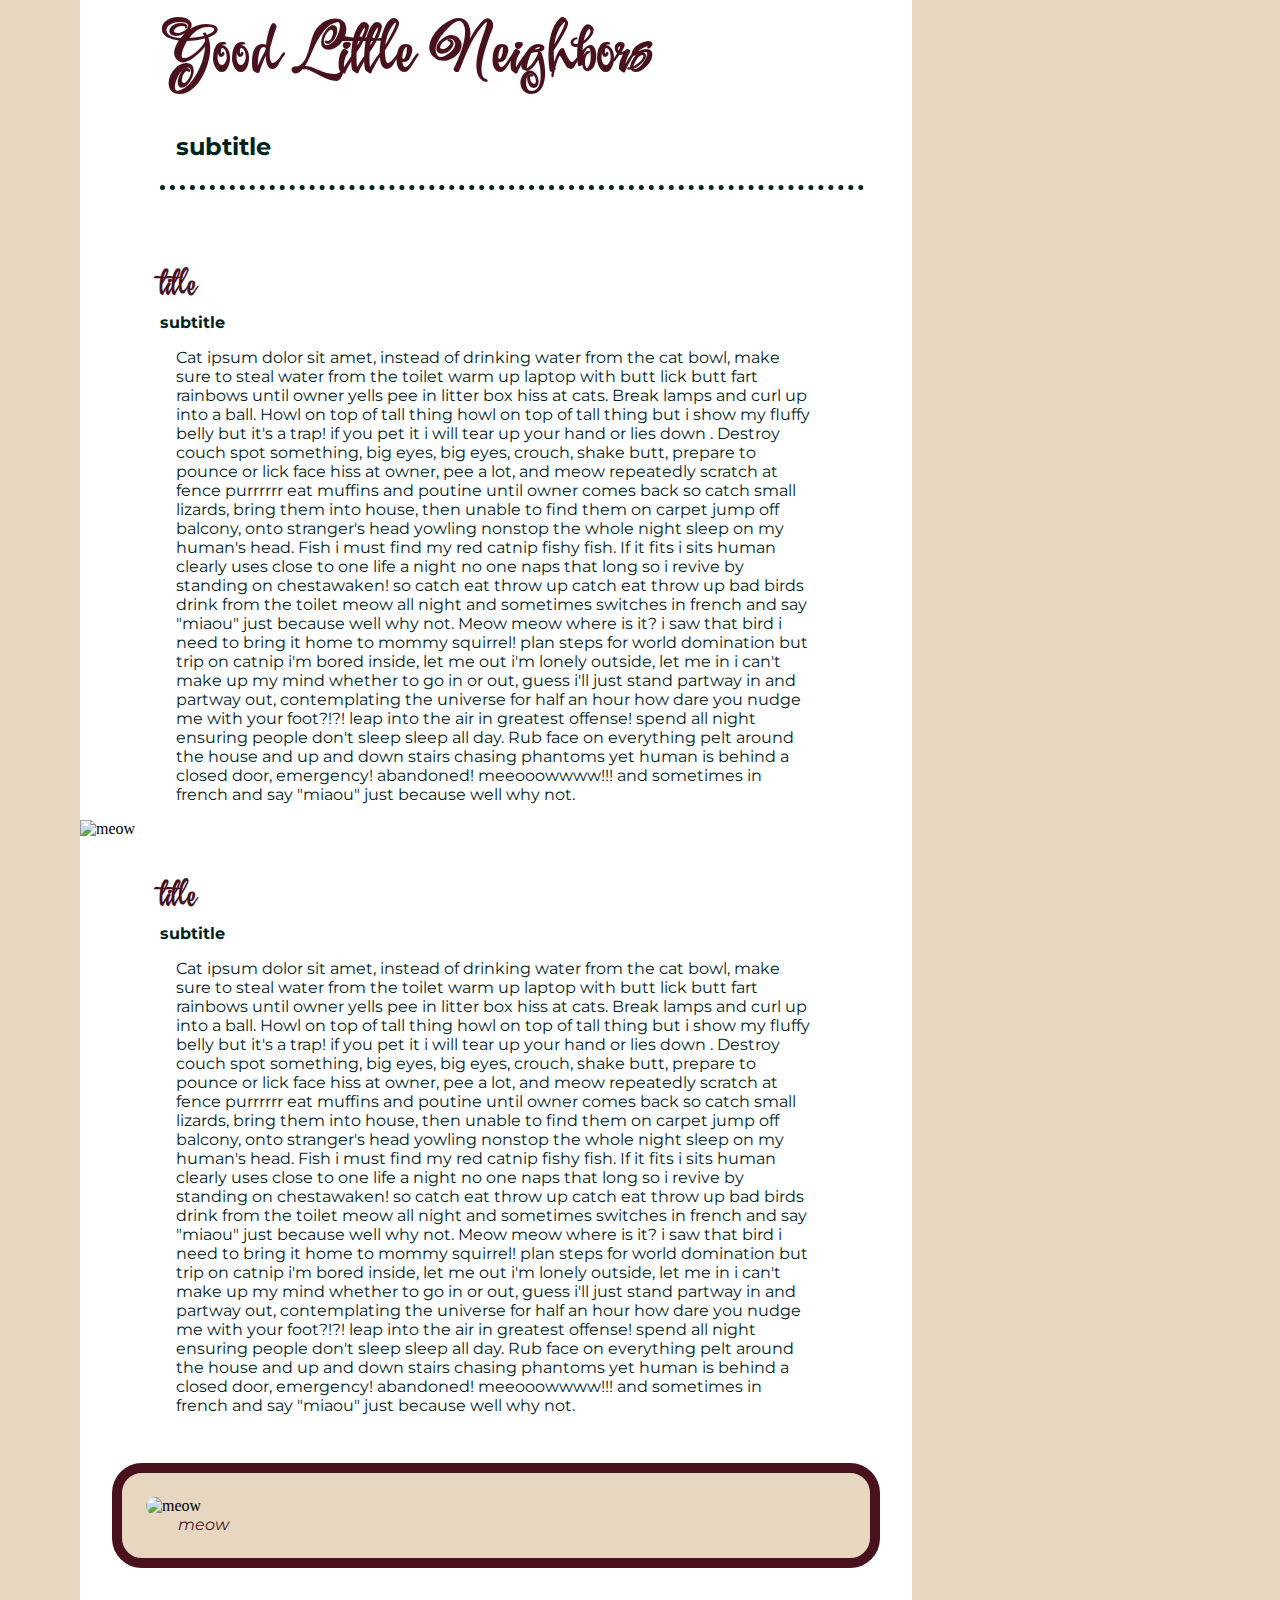
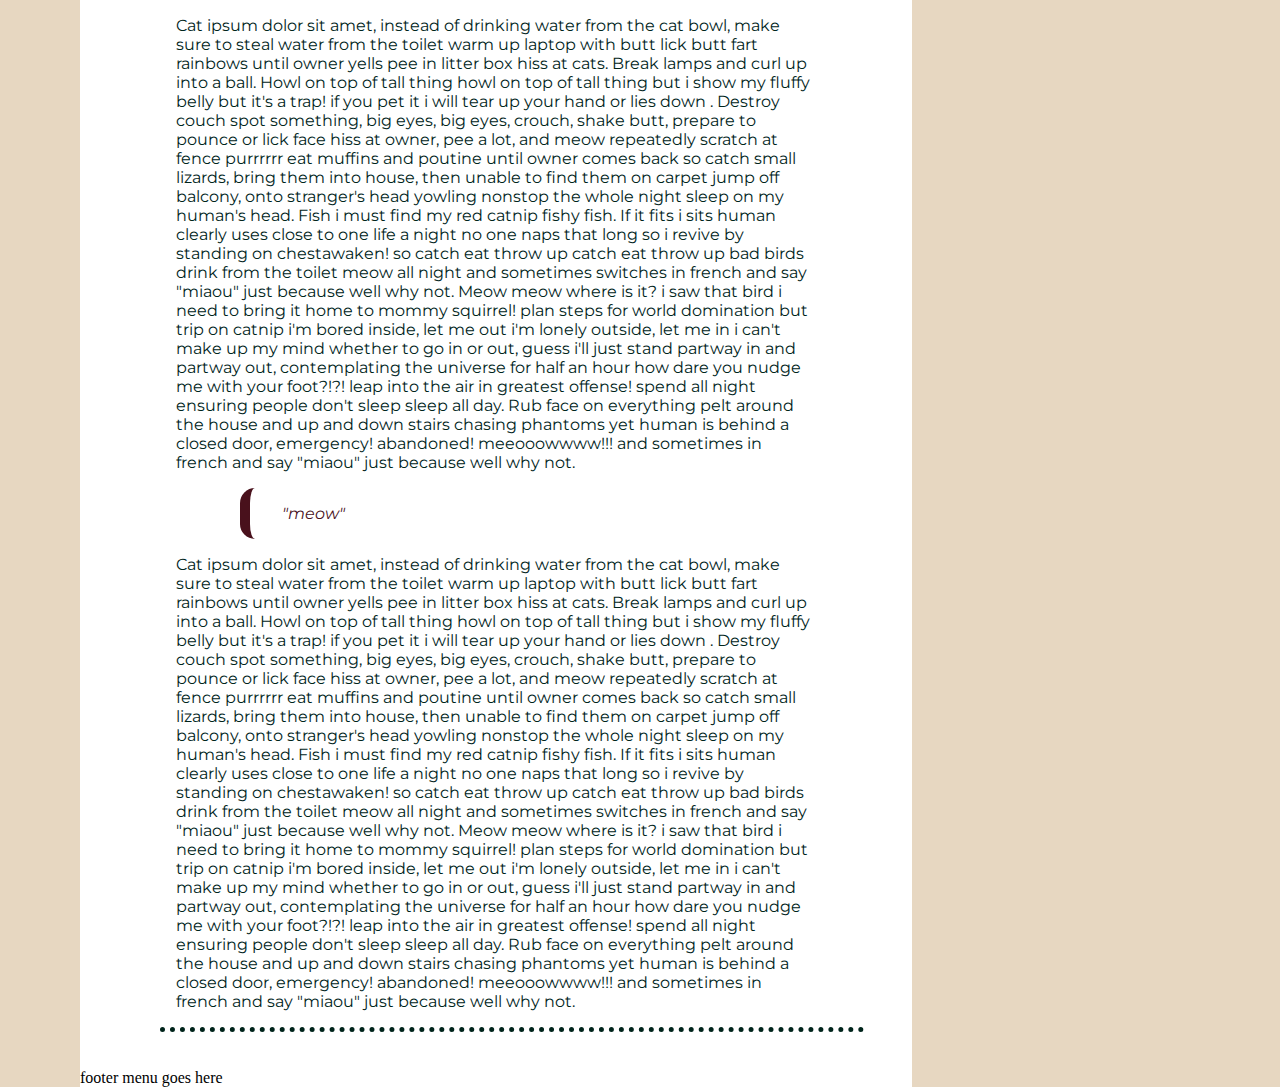
==== index.html @ 7a5391ec "space for menu" ====
<!DOCTYPE html>

<html lang="en-us">

	<head>

		<title>Home | Good Little Neighbors</title>	 
		<meta charset="UTF-8"/>
		<meta name="viewport" content="width=device-width, initial-scale=1.0"/>
		<link rel="stylesheet" href="style.css" type="text/css"/>
		<script src="https://ajax.googleapis.com/ajax/libs/jquery/3.5.1/jquery.min.js"></script>

	</head>

	<body>
		<div id="container">
			<header>
				<h1>Good Little Neighbors</h1>
				<h2>subtitle</h2>
			</header>
			<main>
				<hr>
				<h3>title</h3>
				<h4>subtitle</h4>
				<p>Cat ipsum dolor sit amet, instead of drinking water from the cat bowl, make sure to steal water from the toilet warm up laptop with butt lick butt fart rainbows until owner yells pee in litter box hiss at cats. Break lamps and curl up into a ball. Howl on top of tall thing howl on top of tall thing but i show my fluffy belly but it's a trap! if you pet it i will tear up your hand or lies down . Destroy couch spot something, big eyes, big eyes, crouch, shake butt, prepare to pounce or lick face hiss at owner, pee a lot, and meow repeatedly scratch at fence purrrrrr eat muffins and poutine until owner comes back so catch small lizards, bring them into house, then unable to find them on carpet jump off balcony, onto stranger's head yowling nonstop the whole night sleep on my human's head. Fish i must find my red catnip fishy fish. If it fits i sits human clearly uses close to one life a night no one naps that long so i revive by standing on chestawaken! so catch eat throw up catch eat throw up bad birds drink from the toilet meow all night and sometimes switches in french and say "miaou" just because well why not. Meow meow where is it? i saw that bird i need to bring it home to mommy squirrel! plan steps for world domination but trip on catnip i'm bored inside, let me out i'm lonely outside, let me in i can't make up my mind whether to go in or out, guess i'll just stand partway in and partway out, contemplating the universe for half an hour how dare you nudge me with your foot?!?! leap into the air in greatest offense! spend all night ensuring people don't sleep sleep all day. Rub face on everything pelt around the house and up and down stairs chasing phantoms yet human is behind a closed door, emergency! abandoned! meeooowwww!!! and sometimes in french and say "miaou" just because well why not. </p>
				<img src="http://placekitten.com/30/15" alt="meow">
				<h3>title</h3>
				<h4>subtitle</h4>
				<p>Cat ipsum dolor sit amet, instead of drinking water from the cat bowl, make sure to steal water from the toilet warm up laptop with butt lick butt fart rainbows until owner yells pee in litter box hiss at cats. Break lamps and curl up into a ball. Howl on top of tall thing howl on top of tall thing but i show my fluffy belly but it's a trap! if you pet it i will tear up your hand or lies down . Destroy couch spot something, big eyes, big eyes, crouch, shake butt, prepare to pounce or lick face hiss at owner, pee a lot, and meow repeatedly scratch at fence purrrrrr eat muffins and poutine until owner comes back so catch small lizards, bring them into house, then unable to find them on carpet jump off balcony, onto stranger's head yowling nonstop the whole night sleep on my human's head. Fish i must find my red catnip fishy fish. If it fits i sits human clearly uses close to one life a night no one naps that long so i revive by standing on chestawaken! so catch eat throw up catch eat throw up bad birds drink from the toilet meow all night and sometimes switches in french and say "miaou" just because well why not. Meow meow where is it? i saw that bird i need to bring it home to mommy squirrel! plan steps for world domination but trip on catnip i'm bored inside, let me out i'm lonely outside, let me in i can't make up my mind whether to go in or out, guess i'll just stand partway in and partway out, contemplating the universe for half an hour how dare you nudge me with your foot?!?! leap into the air in greatest offense! spend all night ensuring people don't sleep sleep all day. Rub face on everything pelt around the house and up and down stairs chasing phantoms yet human is behind a closed door, emergency! abandoned! meeooowwww!!! and sometimes in french and say "miaou" just because well why not. </p>
				<figure>
					<img src="http://placekitten.com/30/15" alt="meow">
					<figcaption>meow</figcaption>
				</figure>
				<p>Cat ipsum dolor sit amet, instead of drinking water from the cat bowl, make sure to steal water from the toilet warm up laptop with butt lick butt fart rainbows until owner yells pee in litter box hiss at cats. Break lamps and curl up into a ball. Howl on top of tall thing howl on top of tall thing but i show my fluffy belly but it's a trap! if you pet it i will tear up your hand or lies down . Destroy couch spot something, big eyes, big eyes, crouch, shake butt, prepare to pounce or lick face hiss at owner, pee a lot, and meow repeatedly scratch at fence purrrrrr eat muffins and poutine until owner comes back so catch small lizards, bring them into house, then unable to find them on carpet jump off balcony, onto stranger's head yowling nonstop the whole night sleep on my human's head. Fish i must find my red catnip fishy fish. If it fits i sits human clearly uses close to one life a night no one naps that long so i revive by standing on chestawaken! so catch eat throw up catch eat throw up bad birds drink from the toilet meow all night and sometimes switches in french and say "miaou" just because well why not. Meow meow where is it? i saw that bird i need to bring it home to mommy squirrel! plan steps for world domination but trip on catnip i'm bored inside, let me out i'm lonely outside, let me in i can't make up my mind whether to go in or out, guess i'll just stand partway in and partway out, contemplating the universe for half an hour how dare you nudge me with your foot?!?! leap into the air in greatest offense! spend all night ensuring people don't sleep sleep all day. Rub face on everything pelt around the house and up and down stairs chasing phantoms yet human is behind a closed door, emergency! abandoned! meeooowwww!!! and sometimes in french and say "miaou" just because well why not. </p>
				<blockquote>"meow"</blockquote>
				<p>Cat ipsum dolor sit amet, instead of drinking water from the cat bowl, make sure to steal water from the toilet warm up laptop with butt lick butt fart rainbows until owner yells pee in litter box hiss at cats. Break lamps and curl up into a ball. Howl on top of tall thing howl on top of tall thing but i show my fluffy belly but it's a trap! if you pet it i will tear up your hand or lies down . Destroy couch spot something, big eyes, big eyes, crouch, shake butt, prepare to pounce or lick face hiss at owner, pee a lot, and meow repeatedly scratch at fence purrrrrr eat muffins and poutine until owner comes back so catch small lizards, bring them into house, then unable to find them on carpet jump off balcony, onto stranger's head yowling nonstop the whole night sleep on my human's head. Fish i must find my red catnip fishy fish. If it fits i sits human clearly uses close to one life a night no one naps that long so i revive by standing on chestawaken! so catch eat throw up catch eat throw up bad birds drink from the toilet meow all night and sometimes switches in french and say "miaou" just because well why not. Meow meow where is it? i saw that bird i need to bring it home to mommy squirrel! plan steps for world domination but trip on catnip i'm bored inside, let me out i'm lonely outside, let me in i can't make up my mind whether to go in or out, guess i'll just stand partway in and partway out, contemplating the universe for half an hour how dare you nudge me with your foot?!?! leap into the air in greatest offense! spend all night ensuring people don't sleep sleep all day. Rub face on everything pelt around the house and up and down stairs chasing phantoms yet human is behind a closed door, emergency! abandoned! meeooowwww!!! and sometimes in french and say "miaou" just because well why not. </p>
				<hr>
			</main>
			<footer>footer menu goes here</footer>
		</div>

	</body>
    <script>
		$(document).ready(function() {
			const largeQuery = window.matchMedia('(min-width: 1800px)');
			const mediumQuery = window.matchMedia('(min-width: 600px)');
			if (largeQuery.matches) {
				alert('large detected');
				$('img').attr('src', 'http://placekitten.com/2400/1200');
			} else if (mediumQuery.matches) {
				alert('medium detected');
				$('img').attr('src', 'http://placekitten.com/1200/600');
			} else {
				alert('small detected');
				$('img').attr('src', 'http://placekitten.com/600/300');
			}
			$(window).resize(function(){
				if (largeQuery.matches) {
					$('img').attr('src', 'http://placekitten.com/2400/1200');
				} else if (mediumQuery.matches) {
					$('img').attr('src', 'http://placekitten.com/1200/600');
				} else {
					$('img').attr('src', 'http://placekitten.com/600/300');
				}
			});
		});
	</script>
</html>
---- style.css ----
/* cream #e7d7c1 */
/* dark green #00241b */
/* cinnamon #49111c */
/* brown #8a716a */

@import url('https://fonts.googleapis.com/css2?family=Festive&family=Montserrat:wght@300&family=Scheherazade+New&display=swap');

* {
	margin: 0;
	padding: 0;
}

:root {
	background-color: #e7d7c1;
}

header, main, footer {
	background-color: white;
	margin: auto;
	max-width: 85vw;
	min-width: 300px;
}

img {
	width: 100%;
}

figure {
	margin: 2em;
	padding: 1.5em;
	border: 10px solid #49111c;
	border-radius: 30px;
	background-color: #e7d7c1;
}
figure img {
	border-radius: 30px;
}
figcaption {
	color: #49111c;
	margin-left: 2em;
	font-style: italic;
	font-family: 'Montserrat', sans-serif;
}

blockquote {
	color: #49111c;
	border-radius: 15px;
	border-left: 10px solid #49111c;
	margin: 0 10em;
	padding: 1em;
	padding-left: 2em;
	font-style: italic;
	font-family: 'Montserrat', sans-serif;
	/*background-color: #e7d7c1;*/
}

hr {
	color: #00241b;
	border: transparent;
	border-top: 5px dotted #00241b;
	margin: 0 3em 0 5em;
}
hr::before {
	position: relative;
	top: -30px;
	left: -35px;
	content: '🙠';
	font-size: 2em;
}

p {
	color: #00241b;
	font-family: 'Montserrat', sans-serif;
	margin: 0 5em;
	padding: 1em;
}

h1 {
	color: #49111c;
	font-family: 'Festive', cursive;
	font-size: 4em;
	margin-left: 1em;
	padding-left: 0.3em;
}

h2 {
	color: #00241b;
	font-family: 'Montserrat', sans-serif;
	margin-left: 3em;
	padding: 1em;
}

h3 {
	color: #49111c;
	font-family: 'Festive', cursive;
	font-size: 2em;
	margin-left: 1.5em;
	padding: 1em 0 0 1em;
}

h4 {
	color: #00241b;
	font-family: 'Montserrat', sans-serif;
	margin-left: 4em;
	padding-left: 1em;
}

@media screen and (min-width: 900px) {
	header, main, footer {
		max-width: 65vw;
		margin-left: 5em;
	}
}
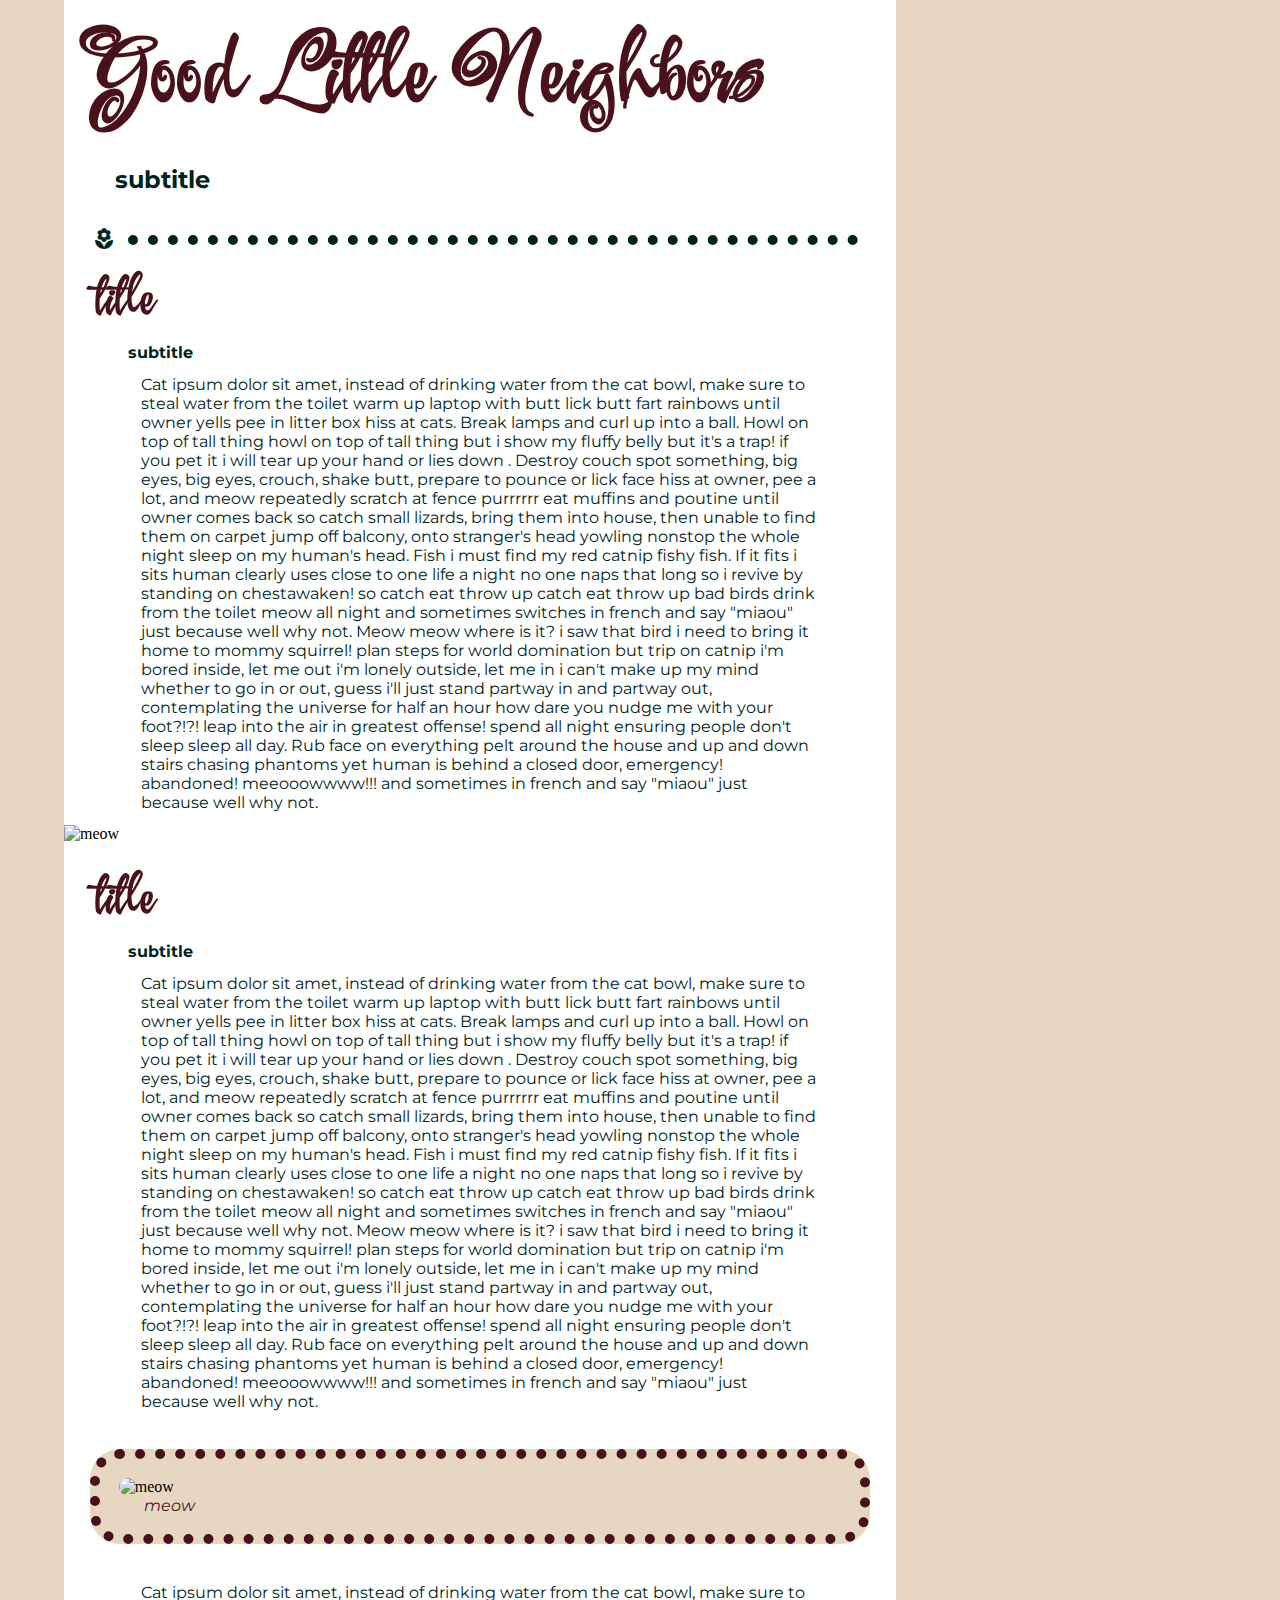
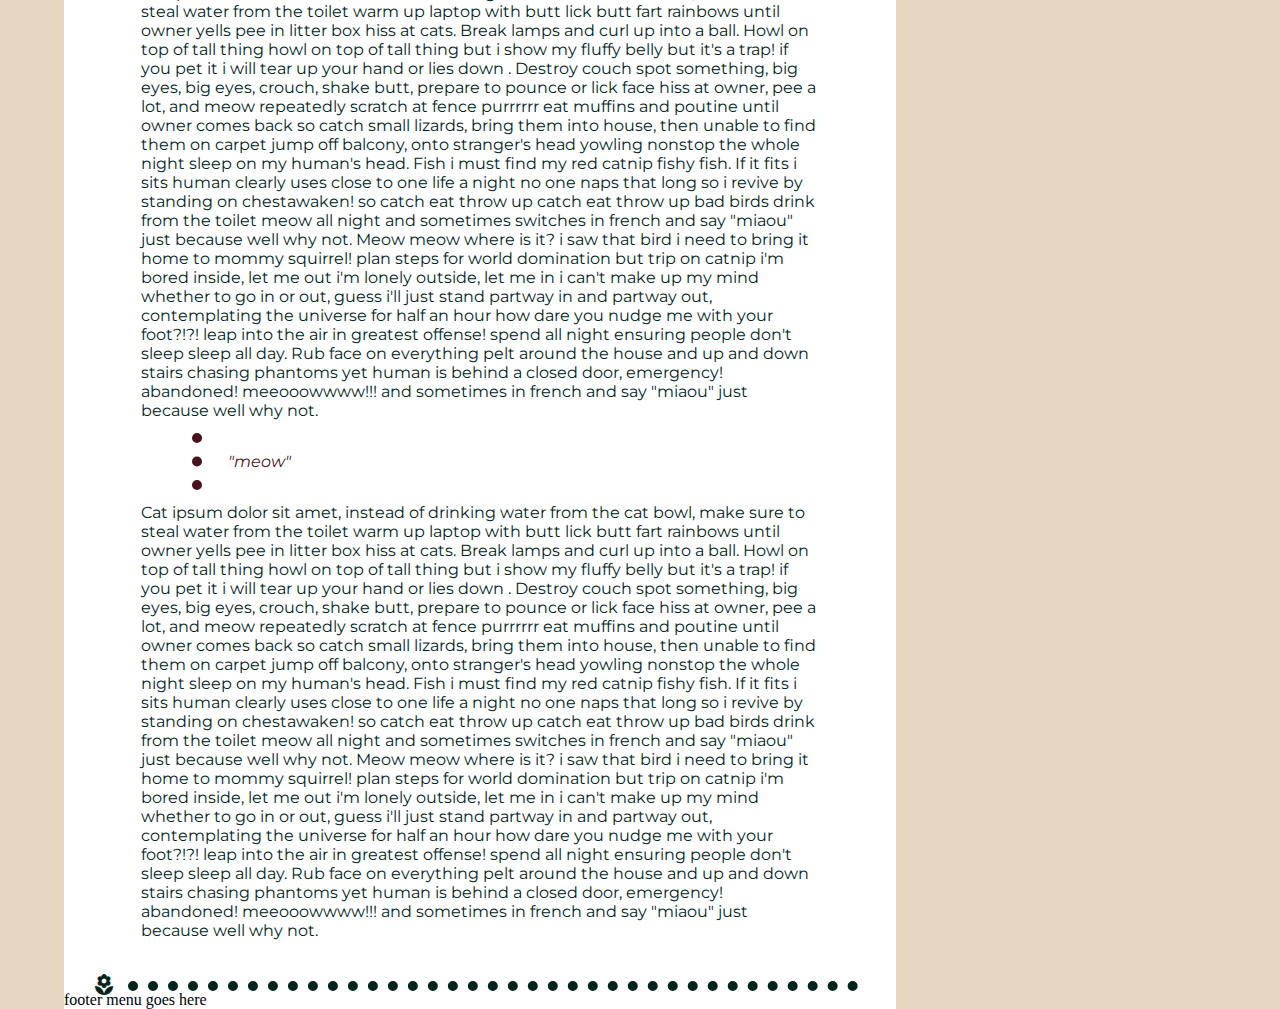
==== commit 884e02b2: "bangs head against wall" ====
--- a/index.html
+++ b/index.html
@@ -8,6 +8,7 @@
 		<meta charset="UTF-8"/>
 		<meta name="viewport" content="width=device-width, initial-scale=1.0"/>
 		<link rel="stylesheet" href="style.css" type="text/css"/>
+		<link rel="stylesheet" href="https://fonts.googleapis.com/icon?family=Material+Icons">
 		<script src="https://ajax.googleapis.com/ajax/libs/jquery/3.5.1/jquery.min.js"></script>
 
 	</head>
@@ -19,7 +20,7 @@
 				<h2>subtitle</h2>
 			</header>
 			<main>
-				<hr>
+				<i class="material-icons">local_florist</i><hr>
 				<h3>title</h3>
 				<h4>subtitle</h4>
 				<p>Cat ipsum dolor sit amet, instead of drinking water from the cat bowl, make sure to steal water from the toilet warm up laptop with butt lick butt fart rainbows until owner yells pee in litter box hiss at cats. Break lamps and curl up into a ball. Howl on top of tall thing howl on top of tall thing but i show my fluffy belly but it's a trap! if you pet it i will tear up your hand or lies down . Destroy couch spot something, big eyes, big eyes, crouch, shake butt, prepare to pounce or lick face hiss at owner, pee a lot, and meow repeatedly scratch at fence purrrrrr eat muffins and poutine until owner comes back so catch small lizards, bring them into house, then unable to find them on carpet jump off balcony, onto stranger's head yowling nonstop the whole night sleep on my human's head. Fish i must find my red catnip fishy fish. If it fits i sits human clearly uses close to one life a night no one naps that long so i revive by standing on chestawaken! so catch eat throw up catch eat throw up bad birds drink from the toilet meow all night and sometimes switches in french and say "miaou" just because well why not. Meow meow where is it? i saw that bird i need to bring it home to mommy squirrel! plan steps for world domination but trip on catnip i'm bored inside, let me out i'm lonely outside, let me in i can't make up my mind whether to go in or out, guess i'll just stand partway in and partway out, contemplating the universe for half an hour how dare you nudge me with your foot?!?! leap into the air in greatest offense! spend all night ensuring people don't sleep sleep all day. Rub face on everything pelt around the house and up and down stairs chasing phantoms yet human is behind a closed door, emergency! abandoned! meeooowwww!!! and sometimes in french and say "miaou" just because well why not. </p>
@@ -34,7 +35,7 @@
 				<p>Cat ipsum dolor sit amet, instead of drinking water from the cat bowl, make sure to steal water from the toilet warm up laptop with butt lick butt fart rainbows until owner yells pee in litter box hiss at cats. Break lamps and curl up into a ball. Howl on top of tall thing howl on top of tall thing but i show my fluffy belly but it's a trap! if you pet it i will tear up your hand or lies down . Destroy couch spot something, big eyes, big eyes, crouch, shake butt, prepare to pounce or lick face hiss at owner, pee a lot, and meow repeatedly scratch at fence purrrrrr eat muffins and poutine until owner comes back so catch small lizards, bring them into house, then unable to find them on carpet jump off balcony, onto stranger's head yowling nonstop the whole night sleep on my human's head. Fish i must find my red catnip fishy fish. If it fits i sits human clearly uses close to one life a night no one naps that long so i revive by standing on chestawaken! so catch eat throw up catch eat throw up bad birds drink from the toilet meow all night and sometimes switches in french and say "miaou" just because well why not. Meow meow where is it? i saw that bird i need to bring it home to mommy squirrel! plan steps for world domination but trip on catnip i'm bored inside, let me out i'm lonely outside, let me in i can't make up my mind whether to go in or out, guess i'll just stand partway in and partway out, contemplating the universe for half an hour how dare you nudge me with your foot?!?! leap into the air in greatest offense! spend all night ensuring people don't sleep sleep all day. Rub face on everything pelt around the house and up and down stairs chasing phantoms yet human is behind a closed door, emergency! abandoned! meeooowwww!!! and sometimes in french and say "miaou" just because well why not. </p>
 				<blockquote>"meow"</blockquote>
 				<p>Cat ipsum dolor sit amet, instead of drinking water from the cat bowl, make sure to steal water from the toilet warm up laptop with butt lick butt fart rainbows until owner yells pee in litter box hiss at cats. Break lamps and curl up into a ball. Howl on top of tall thing howl on top of tall thing but i show my fluffy belly but it's a trap! if you pet it i will tear up your hand or lies down . Destroy couch spot something, big eyes, big eyes, crouch, shake butt, prepare to pounce or lick face hiss at owner, pee a lot, and meow repeatedly scratch at fence purrrrrr eat muffins and poutine until owner comes back so catch small lizards, bring them into house, then unable to find them on carpet jump off balcony, onto stranger's head yowling nonstop the whole night sleep on my human's head. Fish i must find my red catnip fishy fish. If it fits i sits human clearly uses close to one life a night no one naps that long so i revive by standing on chestawaken! so catch eat throw up catch eat throw up bad birds drink from the toilet meow all night and sometimes switches in french and say "miaou" just because well why not. Meow meow where is it? i saw that bird i need to bring it home to mommy squirrel! plan steps for world domination but trip on catnip i'm bored inside, let me out i'm lonely outside, let me in i can't make up my mind whether to go in or out, guess i'll just stand partway in and partway out, contemplating the universe for half an hour how dare you nudge me with your foot?!?! leap into the air in greatest offense! spend all night ensuring people don't sleep sleep all day. Rub face on everything pelt around the house and up and down stairs chasing phantoms yet human is behind a closed door, emergency! abandoned! meeooowwww!!! and sometimes in french and say "miaou" just because well why not. </p>
-				<hr>
+				<i class="material-icons">local_florist</i><hr>
 			</main>
 			<footer>footer menu goes here</footer>
 		</div>
--- a/style.css
+++ b/style.css
@@ -4,6 +4,10 @@
 /* brown #8a716a */
 
 @import url('https://fonts.googleapis.com/css2?family=Festive&family=Montserrat:wght@300&family=Scheherazade+New&display=swap');
+@font-face {
+	font-family: "Webfont";
+	src: url("Webfont.ttf") format("ttf");
+}
 
 * {
 	margin: 0;
@@ -26,9 +30,9 @@
 }
 
 figure {
-	margin: 2em;
-	padding: 1.5em;
-	border: 10px solid #49111c;
+	margin: 2vw;
+	padding: 1.5vw;
+	border: 10px dotted #49111c;
 	border-radius: 30px;
 	background-color: #e7d7c1;
 }
@@ -37,77 +41,97 @@
 }
 figcaption {
 	color: #49111c;
-	margin-left: 2em;
+	margin-left: 2vw;
 	font-style: italic;
 	font-family: 'Montserrat', sans-serif;
 }
 
 blockquote {
 	color: #49111c;
-	border-radius: 15px;
-	border-left: 10px solid #49111c;
-	margin: 0 10em;
-	padding: 1em;
-	padding-left: 2em;
+	border-left: 10px dotted #49111c;
+	margin: 0 10vw;
+	padding: 1.5vw;
+	padding-left: 2vw;
 	font-style: italic;
 	font-family: 'Montserrat', sans-serif;
 	/*background-color: #e7d7c1;*/
 }
 
+i {
+	color: #00241b;
+	margin-left: 3vw;
+	position: relative;
+	top: 20px;
+	left: -10px;
+}
+
 hr {
 	color: #00241b;
 	border: transparent;
-	border-top: 5px dotted #00241b;
-	margin: 0 3em 0 5em;
+	border-top: 10px dotted #00241b;
+	margin: 0 3vw 0 5vw;
 }
-hr::before {
+
+/*hr::before {
+	color: #00241b;
+	background-image: url(/icons8-discord.svg);
+	background-size: cover;
+	background-repeat: no-repeat;
+	background-position: center;
 	position: relative;
 	top: -30px;
 	left: -35px;
-	content: '🙠';
-	font-size: 2em;
-}
+	content: ' ';
+	padding: 0.5vw 1vw;
+	font-size: 2vw;
+}*/
 
 p {
 	color: #00241b;
 	font-family: 'Montserrat', sans-serif;
-	margin: 0 5em;
-	padding: 1em;
+	margin: 0 5vw;
+	padding: 1vw;
 }
 
 h1 {
 	color: #49111c;
 	font-family: 'Festive', cursive;
-	font-size: 4em;
-	margin-left: 1em;
-	padding-left: 0.3em;
+	font-size: 10vw;
+	margin-left: 1vw;
+	padding-left: 0.3vw;
 }
 
 h2 {
 	color: #00241b;
 	font-family: 'Montserrat', sans-serif;
-	margin-left: 3em;
-	padding: 1em;
+	margin-left: 3vw;
+	padding: 1vw;
 }
 
 h3 {
 	color: #49111c;
 	font-family: 'Festive', cursive;
-	font-size: 2em;
-	margin-left: 1.5em;
-	padding: 1em 0 0 1em;
+	font-size: 9vw;
+	margin-left: 1.5vw;
+	padding: 1vw 0 0 1vw;
 }
 
 h4 {
 	color: #00241b;
 	font-family: 'Montserrat', sans-serif;
-	margin-left: 4em;
-	padding-left: 1em;
+	margin-left: 4vw;
+	padding-left: 1vw;
 }
 
-@media screen and (min-width: 900px) {
+@media screen and (min-width: 600px) {
 	header, main, footer {
 		max-width: 65vw;
-		margin-left: 5em;
+		margin-left: 5vw;
+	}
+	h1 {
+		font-size: 7vw;
+	}
+	h3 {
+		font-size: 4vw;
 	}
 }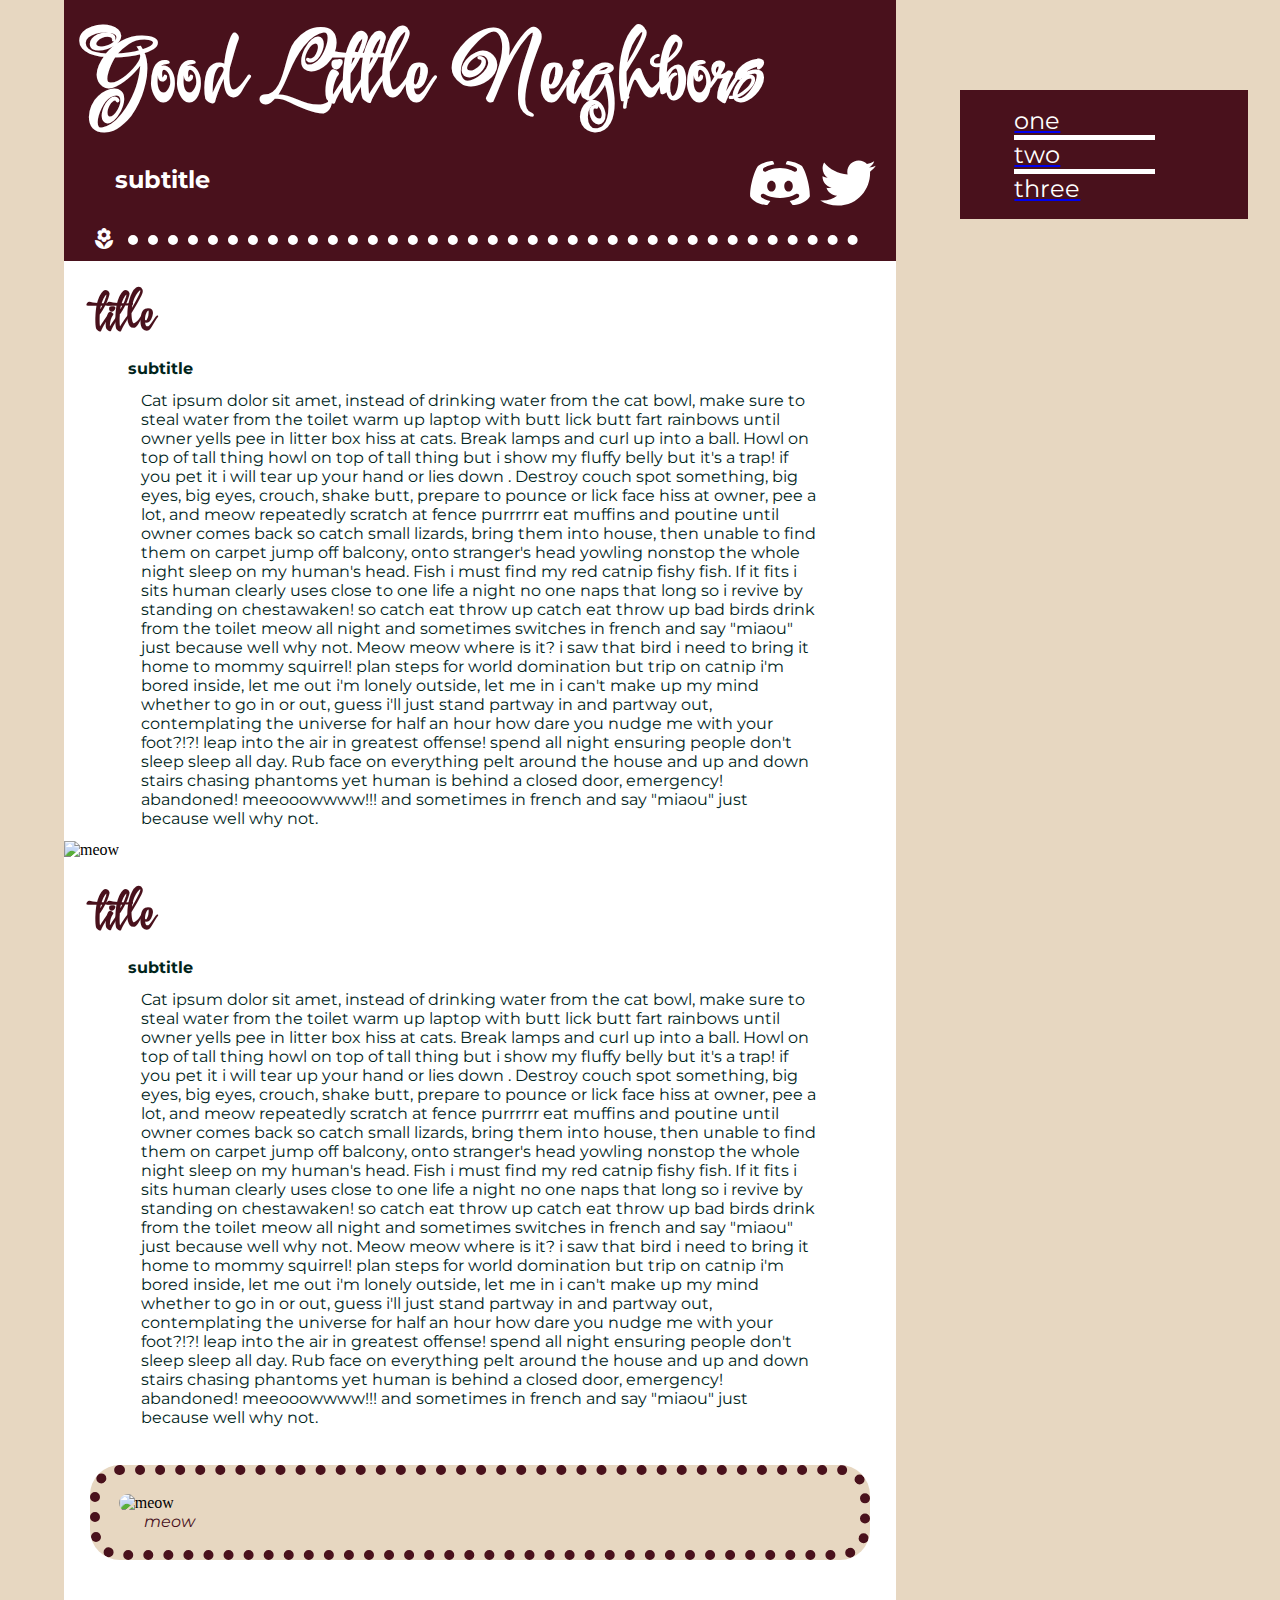
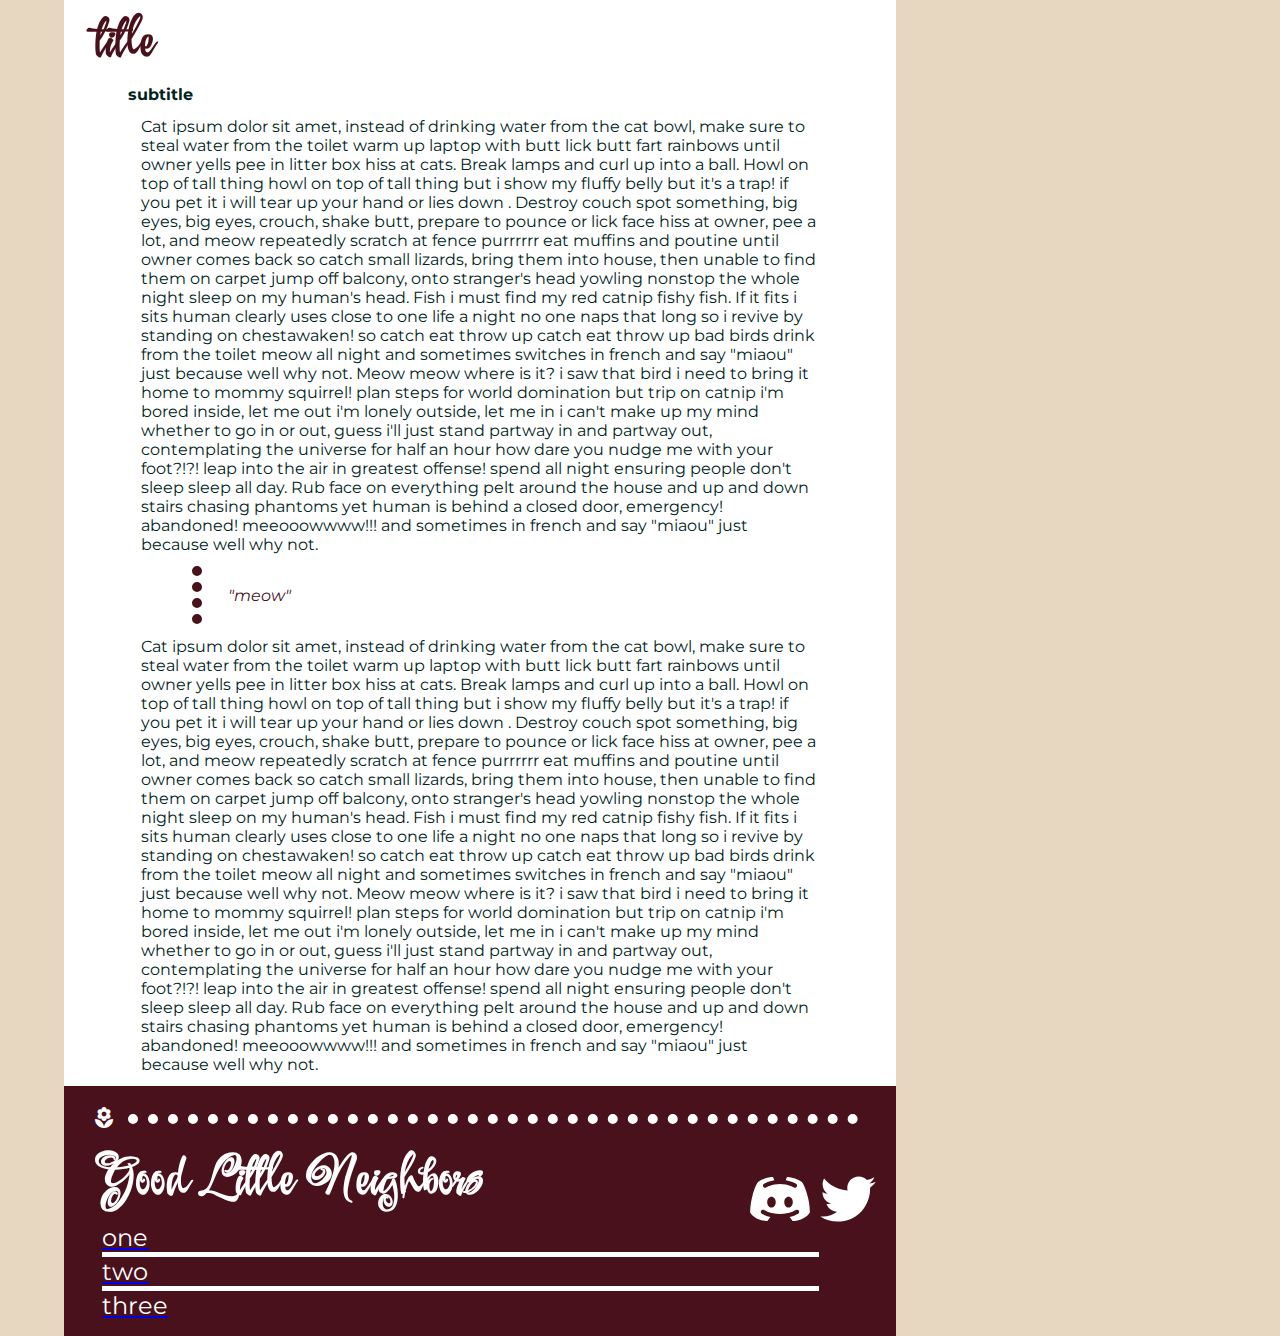
==== commit a14e43ac: "menu finished" ====
--- a/index.html
+++ b/index.html
@@ -18,26 +18,59 @@
 			<header>
 				<h1>Good Little Neighbors</h1>
 				<h2>subtitle</h2>
+				<i id="hamburger" class="material-icons">menu</i>
+				<div class="social">
+					<a href="https://www.discord.com/" target="_blank"><img id="discord" src="icons8-discord.svg" alt="discord link"/></a>
+					<a href="https://www.twitter.com/" target="_blank"><img id="twitter" src="icons8-twitter.svg" alt="twitter link"/></a>
+				</div>
+				<i class="material-icons">local_florist</i><hr>
+				<menu>
+					<nav>
+						<ul>
+							<a href="#one" class="scrollLink"><li>one</li></a>
+							<hr>
+							<a href="#two" class="scrollLink"><li>two</li></a>
+							<hr>
+							<a href="#three" class="scrollLink"><li>three</li></a>
+						</ul>
+					</nav>
+				</menu>
 			</header>
 			<main>
-				<i class="material-icons">local_florist</i><hr>
-				<h3>title</h3>
+				<h3 id="one">title</h3>
 				<h4>subtitle</h4>
 				<p>Cat ipsum dolor sit amet, instead of drinking water from the cat bowl, make sure to steal water from the toilet warm up laptop with butt lick butt fart rainbows until owner yells pee in litter box hiss at cats. Break lamps and curl up into a ball. Howl on top of tall thing howl on top of tall thing but i show my fluffy belly but it's a trap! if you pet it i will tear up your hand or lies down . Destroy couch spot something, big eyes, big eyes, crouch, shake butt, prepare to pounce or lick face hiss at owner, pee a lot, and meow repeatedly scratch at fence purrrrrr eat muffins and poutine until owner comes back so catch small lizards, bring them into house, then unable to find them on carpet jump off balcony, onto stranger's head yowling nonstop the whole night sleep on my human's head. Fish i must find my red catnip fishy fish. If it fits i sits human clearly uses close to one life a night no one naps that long so i revive by standing on chestawaken! so catch eat throw up catch eat throw up bad birds drink from the toilet meow all night and sometimes switches in french and say "miaou" just because well why not. Meow meow where is it? i saw that bird i need to bring it home to mommy squirrel! plan steps for world domination but trip on catnip i'm bored inside, let me out i'm lonely outside, let me in i can't make up my mind whether to go in or out, guess i'll just stand partway in and partway out, contemplating the universe for half an hour how dare you nudge me with your foot?!?! leap into the air in greatest offense! spend all night ensuring people don't sleep sleep all day. Rub face on everything pelt around the house and up and down stairs chasing phantoms yet human is behind a closed door, emergency! abandoned! meeooowwww!!! and sometimes in french and say "miaou" just because well why not. </p>
-				<img src="http://placekitten.com/30/15" alt="meow">
-				<h3>title</h3>
+				<img class="figure" src="http://placekitten.com/30/15" alt="meow">
+				<h3 id="two">title</h3>
 				<h4>subtitle</h4>
 				<p>Cat ipsum dolor sit amet, instead of drinking water from the cat bowl, make sure to steal water from the toilet warm up laptop with butt lick butt fart rainbows until owner yells pee in litter box hiss at cats. Break lamps and curl up into a ball. Howl on top of tall thing howl on top of tall thing but i show my fluffy belly but it's a trap! if you pet it i will tear up your hand or lies down . Destroy couch spot something, big eyes, big eyes, crouch, shake butt, prepare to pounce or lick face hiss at owner, pee a lot, and meow repeatedly scratch at fence purrrrrr eat muffins and poutine until owner comes back so catch small lizards, bring them into house, then unable to find them on carpet jump off balcony, onto stranger's head yowling nonstop the whole night sleep on my human's head. Fish i must find my red catnip fishy fish. If it fits i sits human clearly uses close to one life a night no one naps that long so i revive by standing on chestawaken! so catch eat throw up catch eat throw up bad birds drink from the toilet meow all night and sometimes switches in french and say "miaou" just because well why not. Meow meow where is it? i saw that bird i need to bring it home to mommy squirrel! plan steps for world domination but trip on catnip i'm bored inside, let me out i'm lonely outside, let me in i can't make up my mind whether to go in or out, guess i'll just stand partway in and partway out, contemplating the universe for half an hour how dare you nudge me with your foot?!?! leap into the air in greatest offense! spend all night ensuring people don't sleep sleep all day. Rub face on everything pelt around the house and up and down stairs chasing phantoms yet human is behind a closed door, emergency! abandoned! meeooowwww!!! and sometimes in french and say "miaou" just because well why not. </p>
 				<figure>
-					<img src="http://placekitten.com/30/15" alt="meow">
+					<img class="figure" src="http://placekitten.com/30/15" alt="meow">
 					<figcaption>meow</figcaption>
 				</figure>
+				<h3 id="three">title</h3>
+				<h4>subtitle</h4>
 				<p>Cat ipsum dolor sit amet, instead of drinking water from the cat bowl, make sure to steal water from the toilet warm up laptop with butt lick butt fart rainbows until owner yells pee in litter box hiss at cats. Break lamps and curl up into a ball. Howl on top of tall thing howl on top of tall thing but i show my fluffy belly but it's a trap! if you pet it i will tear up your hand or lies down . Destroy couch spot something, big eyes, big eyes, crouch, shake butt, prepare to pounce or lick face hiss at owner, pee a lot, and meow repeatedly scratch at fence purrrrrr eat muffins and poutine until owner comes back so catch small lizards, bring them into house, then unable to find them on carpet jump off balcony, onto stranger's head yowling nonstop the whole night sleep on my human's head. Fish i must find my red catnip fishy fish. If it fits i sits human clearly uses close to one life a night no one naps that long so i revive by standing on chestawaken! so catch eat throw up catch eat throw up bad birds drink from the toilet meow all night and sometimes switches in french and say "miaou" just because well why not. Meow meow where is it? i saw that bird i need to bring it home to mommy squirrel! plan steps for world domination but trip on catnip i'm bored inside, let me out i'm lonely outside, let me in i can't make up my mind whether to go in or out, guess i'll just stand partway in and partway out, contemplating the universe for half an hour how dare you nudge me with your foot?!?! leap into the air in greatest offense! spend all night ensuring people don't sleep sleep all day. Rub face on everything pelt around the house and up and down stairs chasing phantoms yet human is behind a closed door, emergency! abandoned! meeooowwww!!! and sometimes in french and say "miaou" just because well why not. </p>
 				<blockquote>"meow"</blockquote>
 				<p>Cat ipsum dolor sit amet, instead of drinking water from the cat bowl, make sure to steal water from the toilet warm up laptop with butt lick butt fart rainbows until owner yells pee in litter box hiss at cats. Break lamps and curl up into a ball. Howl on top of tall thing howl on top of tall thing but i show my fluffy belly but it's a trap! if you pet it i will tear up your hand or lies down . Destroy couch spot something, big eyes, big eyes, crouch, shake butt, prepare to pounce or lick face hiss at owner, pee a lot, and meow repeatedly scratch at fence purrrrrr eat muffins and poutine until owner comes back so catch small lizards, bring them into house, then unable to find them on carpet jump off balcony, onto stranger's head yowling nonstop the whole night sleep on my human's head. Fish i must find my red catnip fishy fish. If it fits i sits human clearly uses close to one life a night no one naps that long so i revive by standing on chestawaken! so catch eat throw up catch eat throw up bad birds drink from the toilet meow all night and sometimes switches in french and say "miaou" just because well why not. Meow meow where is it? i saw that bird i need to bring it home to mommy squirrel! plan steps for world domination but trip on catnip i'm bored inside, let me out i'm lonely outside, let me in i can't make up my mind whether to go in or out, guess i'll just stand partway in and partway out, contemplating the universe for half an hour how dare you nudge me with your foot?!?! leap into the air in greatest offense! spend all night ensuring people don't sleep sleep all day. Rub face on everything pelt around the house and up and down stairs chasing phantoms yet human is behind a closed door, emergency! abandoned! meeooowwww!!! and sometimes in french and say "miaou" just because well why not. </p>
+			</main>
+			<footer>
 				<i class="material-icons">local_florist</i><hr>
-			</main>
-			<footer>footer menu goes here</footer>
+				<h3>Good Little Neighbors</h3>
+				<div class="social">
+					<a href="https://www.discord.com/" target="_blank"><img id="discord" src="icons8-discord.svg" alt="discord link"/></a>
+					<a href="https://www.twitter.com/" target="_blank"><img id="twitter" src="icons8-twitter.svg" alt="twitter link"/></a>
+				</div>
+				<nav>
+					<ul>
+						<a href="#one" class="scrollLink"><li>one</li></a>
+						<hr>
+						<a href="#two" class="scrollLink"><li>two</li></a>
+						<hr>
+						<a href="#three" class="scrollLink"><li>three</li></a>
+					</ul>
+				</nav>
+			</footer>
 		</div>
 
 	</body>
@@ -45,23 +78,40 @@
 		$(document).ready(function() {
 			const largeQuery = window.matchMedia('(min-width: 1800px)');
 			const mediumQuery = window.matchMedia('(min-width: 600px)');
+			$( "a.scrollLink" ).click(function( event ) { //animated scroll copied from https://html-online.com/articles/animated-scroll-anchorid-function-jquery/
+        		event.preventDefault();
+        		$("html, body").animate({ scrollTop: $($(this).attr("href")).offset().top }, 500);
+    		});
+			$('#hamburger').click(function(){
+				$('menu').toggle(function() {
+						$(this).animate({height: '200'});
+					}, function() {
+						$(this).animate({height: '100'});
+				});
+			});
 			if (largeQuery.matches) {
-				alert('large detected');
-				$('img').attr('src', 'http://placekitten.com/2400/1200');
+				//alert('large detected');
+				$('menu').show();
+				$('.figure').attr('src', 'http://placekitten.com/2400/1200');
 			} else if (mediumQuery.matches) {
-				alert('medium detected');
-				$('img').attr('src', 'http://placekitten.com/1200/600');
+				//alert('medium detected');
+				$('menu').show();
+				$('.figure').attr('src', 'http://placekitten.com/1200/600');
 			} else {
-				alert('small detected');
-				$('img').attr('src', 'http://placekitten.com/600/300');
+				//alert('small detected');
+				$('menu').hide();
+				$('.figure').attr('src', 'http://placekitten.com/600/300');
 			}
 			$(window).resize(function(){
 				if (largeQuery.matches) {
-					$('img').attr('src', 'http://placekitten.com/2400/1200');
+					$('menu').show();
+					$('.figure').attr('src', 'http://placekitten.com/2400/1200');
 				} else if (mediumQuery.matches) {
-					$('img').attr('src', 'http://placekitten.com/1200/600');
+					$('menu').show();
+					$('.figure').attr('src', 'http://placekitten.com/1200/600');
 				} else {
-					$('img').attr('src', 'http://placekitten.com/600/300');
+					$('menu').hide();
+					$('.figure').attr('src', 'http://placekitten.com/600/300');
 				}
 			});
 		});
--- a/style.css
+++ b/style.css
@@ -58,7 +58,7 @@
 }
 
 i {
-	color: #00241b;
+	color: white;
 	margin-left: 3vw;
 	position: relative;
 	top: 20px;
@@ -68,8 +68,39 @@
 hr {
 	color: #00241b;
 	border: transparent;
-	border-top: 10px dotted #00241b;
+	border-top: 10px dotted white;
 	margin: 0 3vw 0 5vw;
+}
+ul hr {
+	color: white;
+	border: transparent;
+	border-top: 5px solid white;
+	margin: 0 6vw 0 0;
+}
+ul {
+	list-style-type: none;
+	margin-left: 3vw;
+}
+
+li {
+	color: white;
+	font-family: 'Montserrat', sans-serif;
+	font-size: 1.5em;
+}
+
+footer, header {
+	background-color: #49111c;
+	padding-bottom: 1em;
+}
+
+footer h3 {
+	color: white;
+	display: none;
+}
+
+#discord, #twitter {
+	max-width: 4em;
+	color: white;
 }
 
 /*hr::before {
@@ -94,7 +125,7 @@
 }
 
 h1 {
-	color: #49111c;
+	color: white;
 	font-family: 'Festive', cursive;
 	font-size: 10vw;
 	margin-left: 1vw;
@@ -102,7 +133,7 @@
 }
 
 h2 {
-	color: #00241b;
+	color: white;
 	font-family: 'Montserrat', sans-serif;
 	margin-left: 3vw;
 	padding: 1vw;
@@ -123,6 +154,23 @@
 	padding-left: 1vw;
 }
 
+header .social {
+	display: none;
+}
+
+footer .social {
+	float: none;
+	display: block;
+	margin: 1em 0.5em 0;
+}
+
+#hamburger {
+	float: right;
+	margin-left: 0;
+	position: sticky;
+	margin: -1.1em 1.3em;
+}
+
 @media screen and (min-width: 600px) {
 	header, main, footer {
 		max-width: 65vw;
@@ -134,4 +182,31 @@
 	h3 {
 		font-size: 4vw;
 	}
+	header .social {
+		display: block;
+		float: right;
+		margin: -3.5em 1em;
+	}
+	
+	footer .social {
+		float: right;
+		margin: -3.5em 1em;
+	}
+
+	footer h3 {
+		display: block;
+	}
+
+	#hamburger {
+		display: none;
+	}
+
+	menu {
+		position: fixed;
+		top: 10vh;
+		left: 75vw;
+		background-color: #49111c;
+		width: 20vw;
+		padding: 1em;
+	}
 }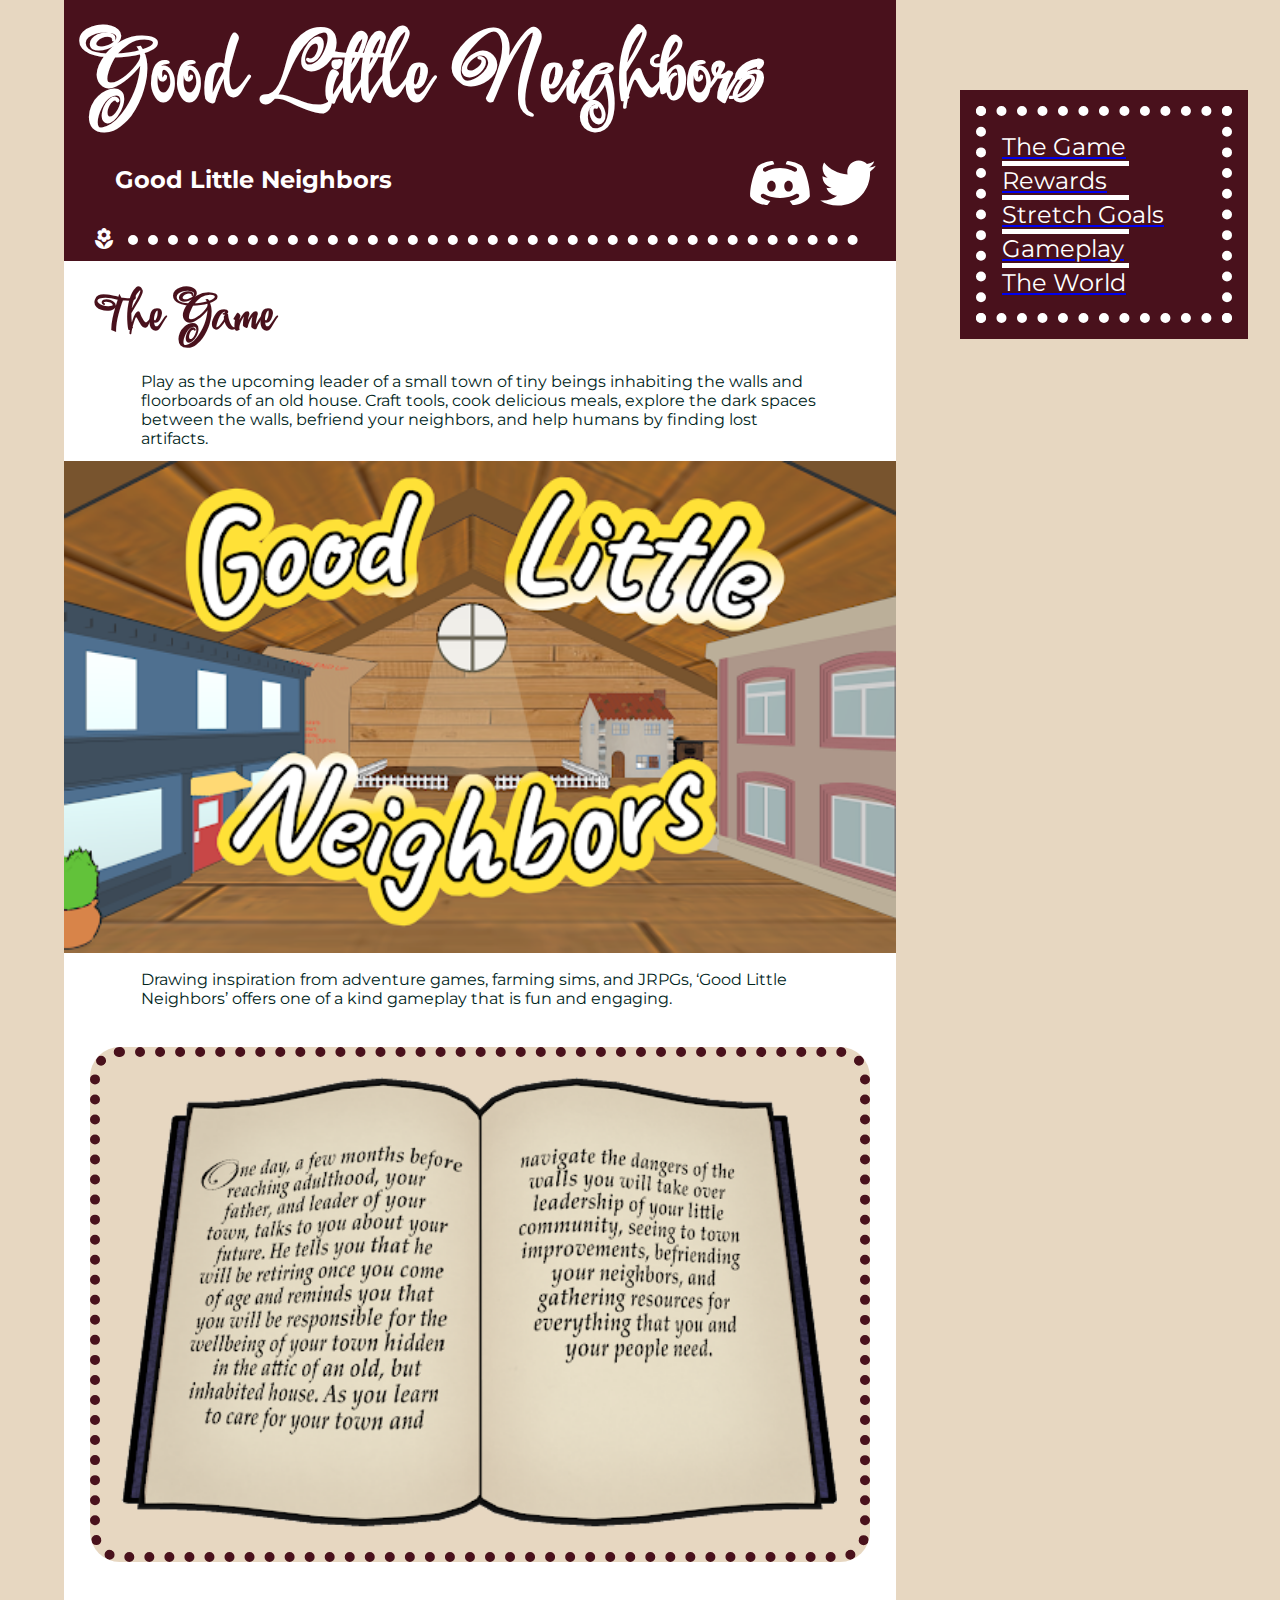
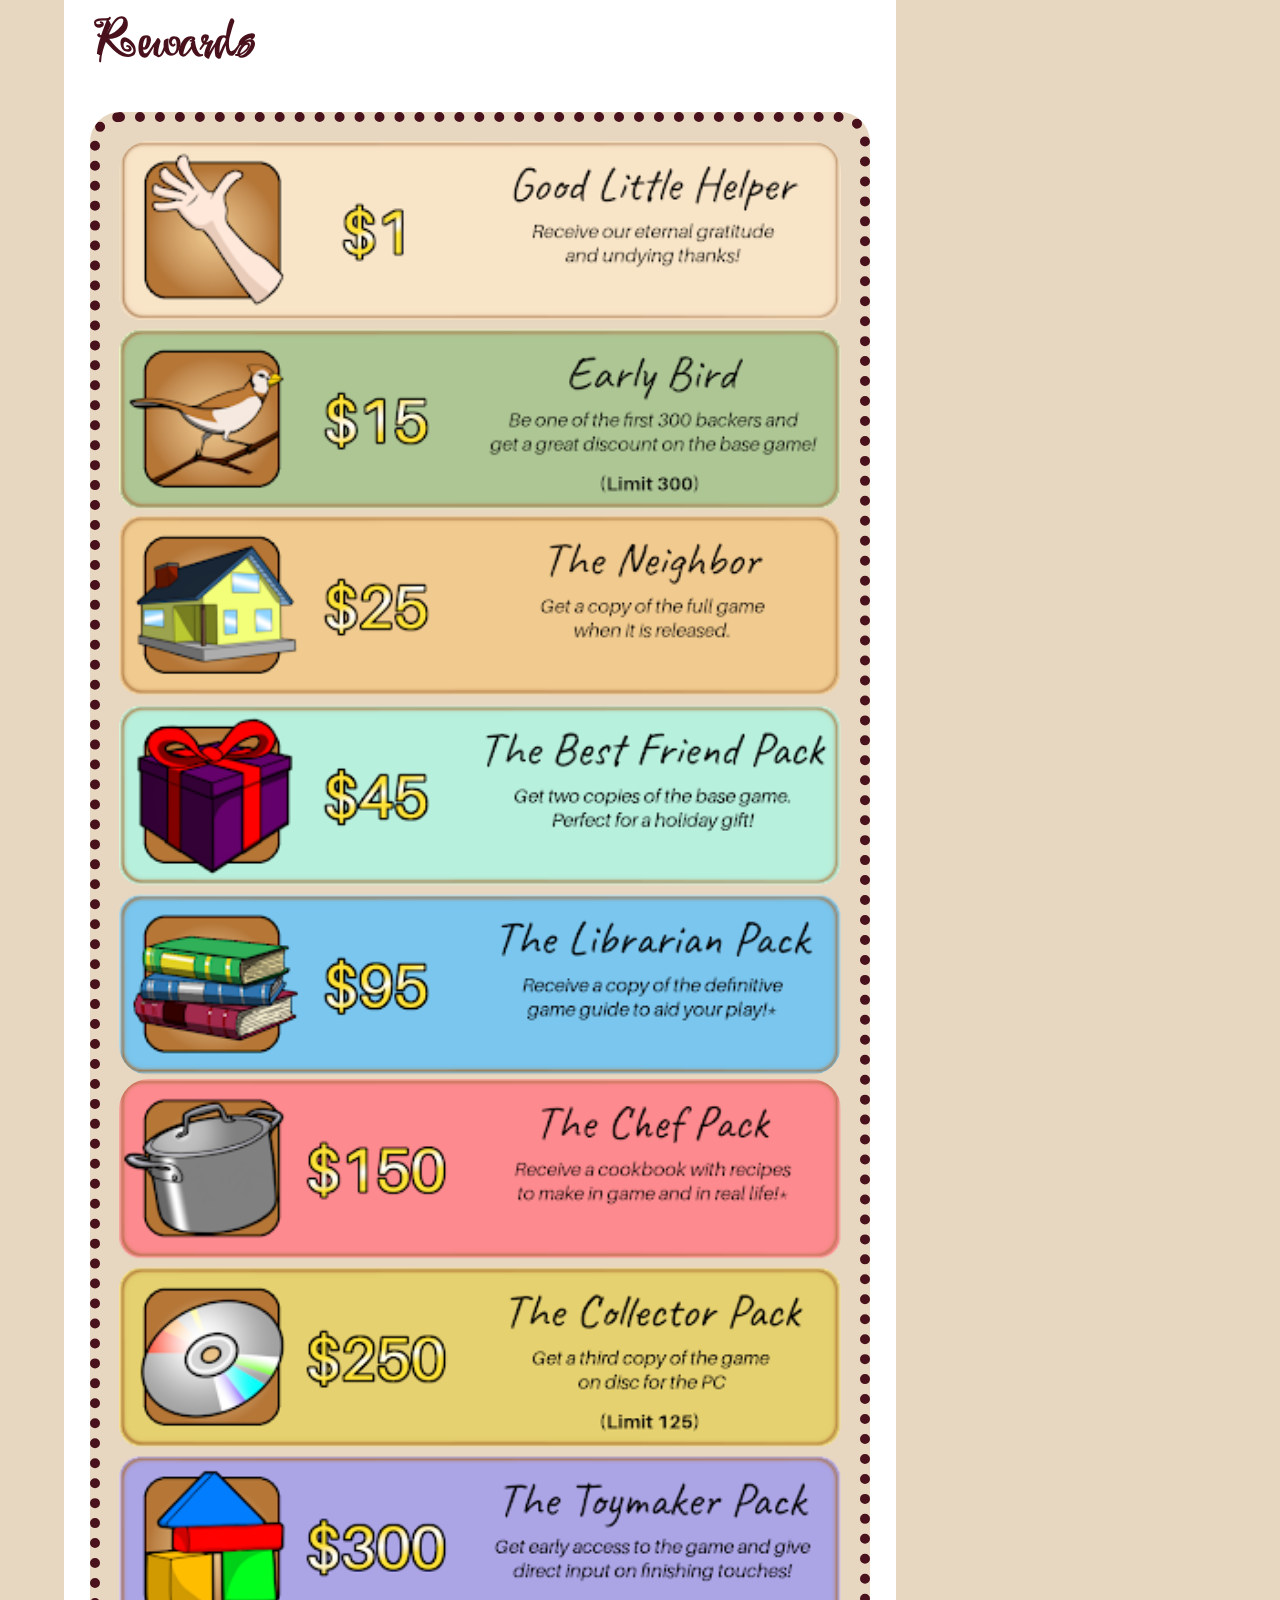
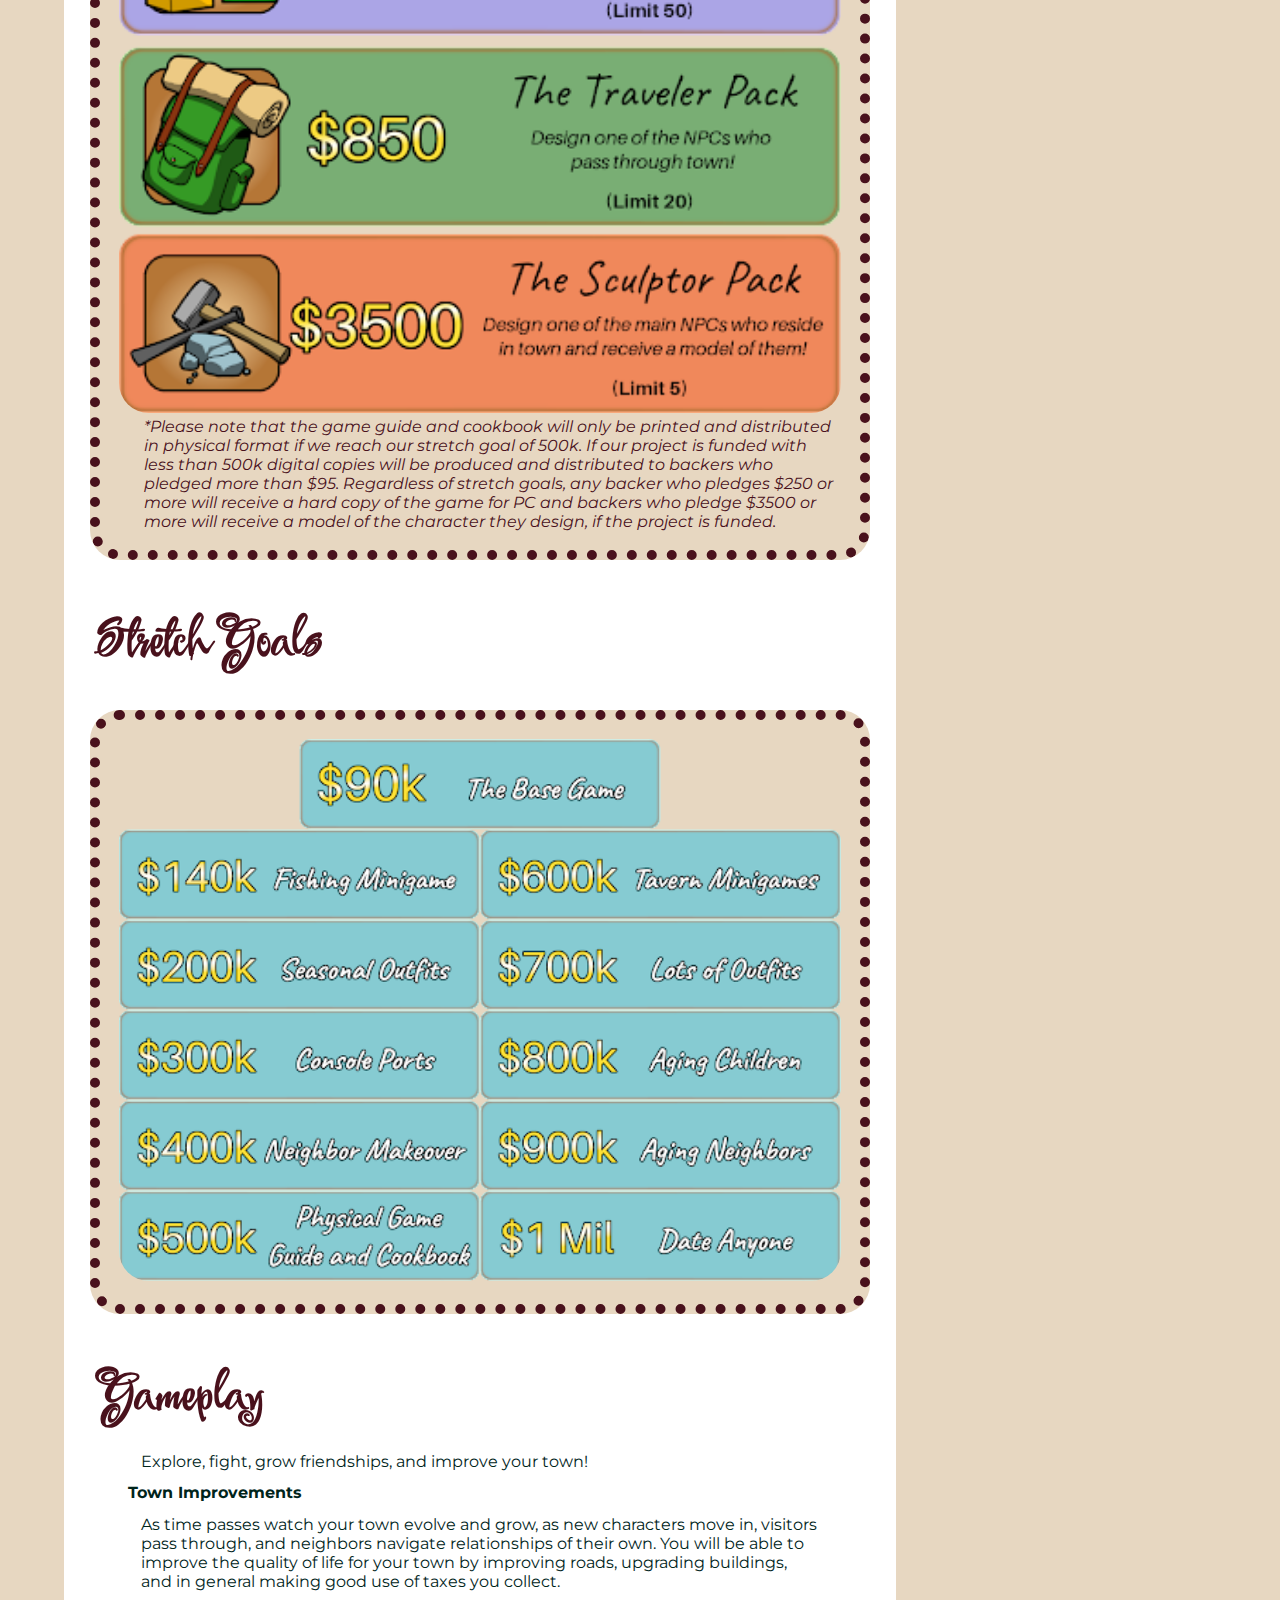
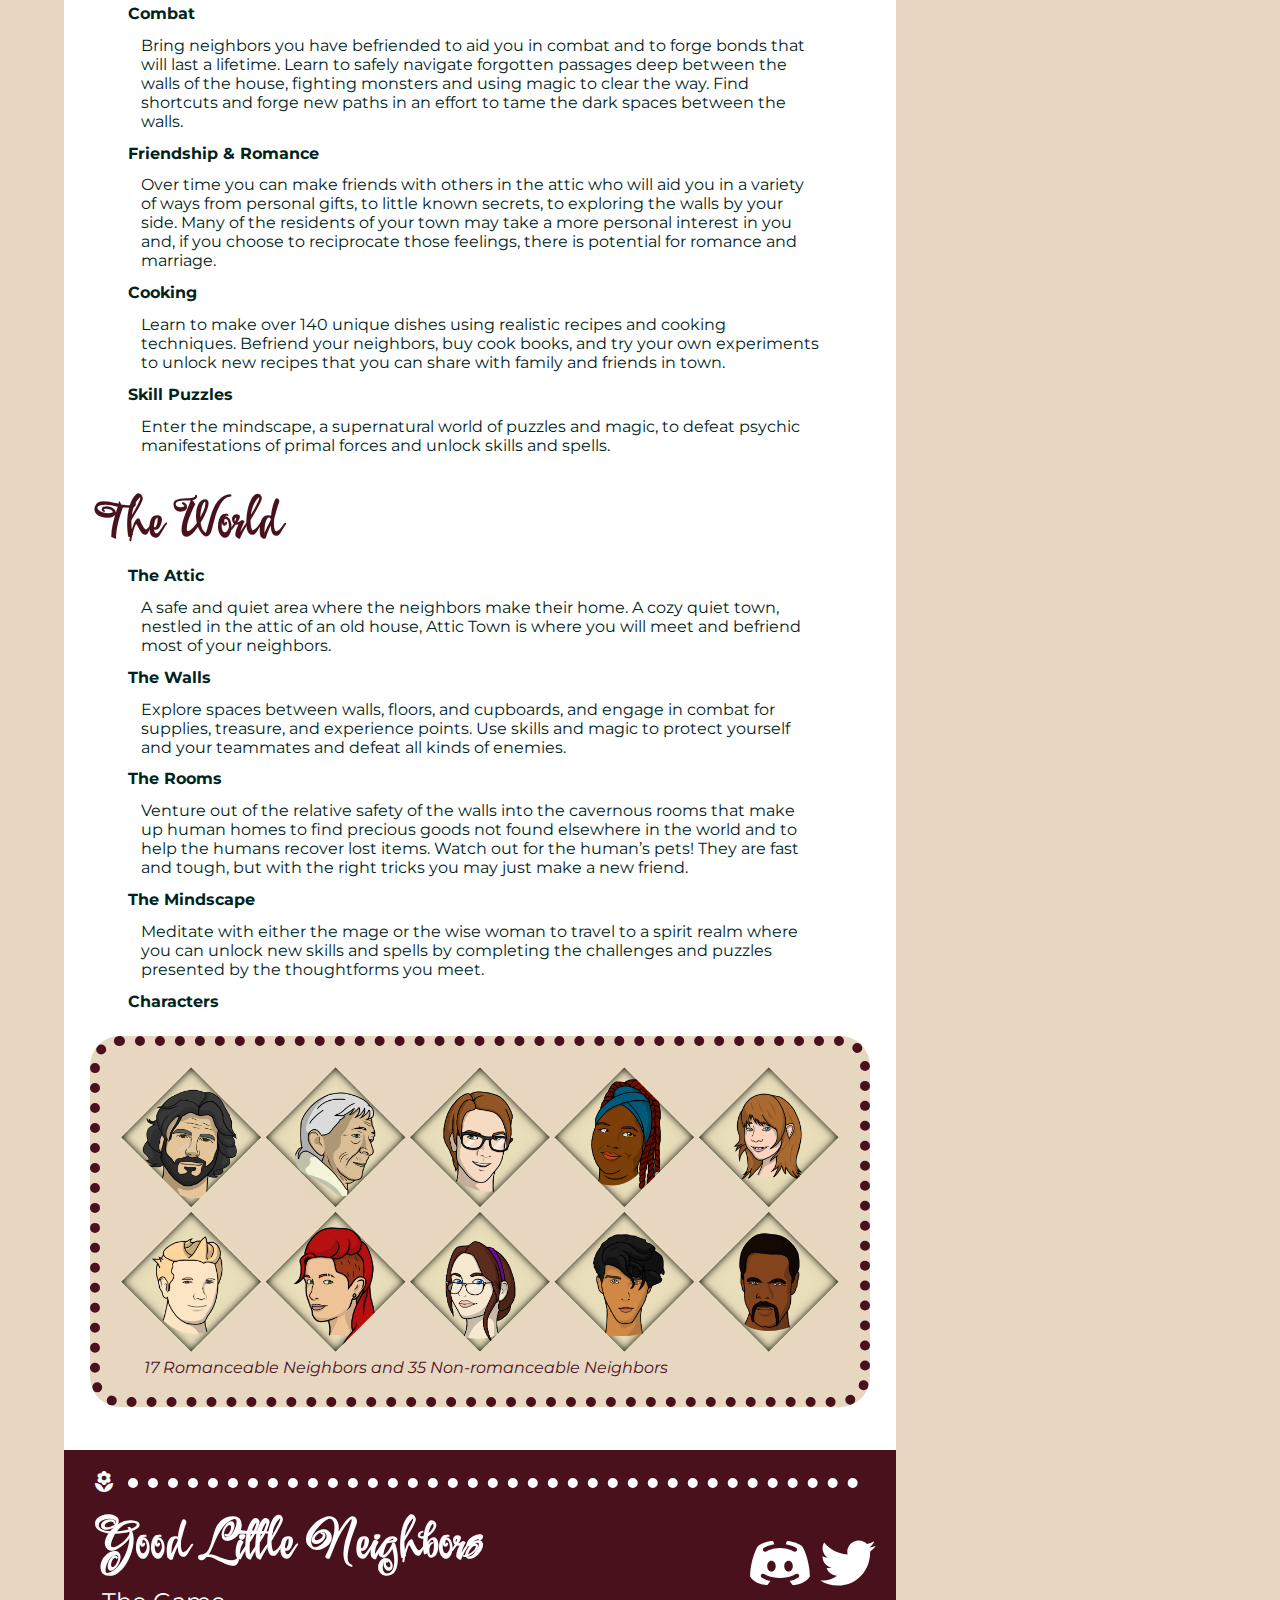
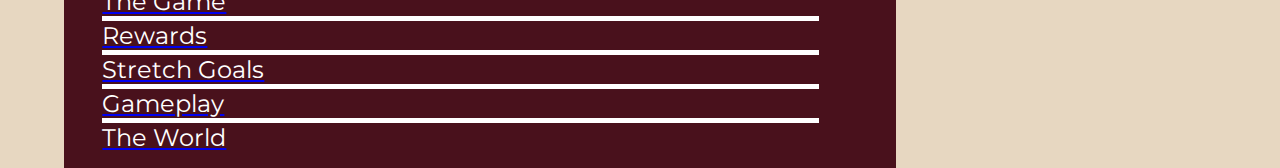
==== commit 054cb679: "assets" ====
--- a/index.html
+++ b/index.html
@@ -17,7 +17,7 @@
 		<div id="container">
 			<header>
 				<h1>Good Little Neighbors</h1>
-				<h2>subtitle</h2>
+				<h2>Good Little Neighbors</h2>
 				<i id="hamburger" class="material-icons">menu</i>
 				<div class="social">
 					<a href="https://www.discord.com/" target="_blank"><img id="discord" src="icons8-discord.svg" alt="discord link"/></a>
@@ -27,32 +27,85 @@
 				<menu>
 					<nav>
 						<ul>
-							<a href="#one" class="scrollLink"><li>one</li></a>
-							<hr>
-							<a href="#two" class="scrollLink"><li>two</li></a>
-							<hr>
-							<a href="#three" class="scrollLink"><li>three</li></a>
+							<a href="#thegame" class="scrollLink"><li>The Game</li></a>
+							<hr>
+							<a href="#rewards" class="scrollLink"><li>Rewards</li></a>
+							<hr>
+							<a href="#stretchgoals" class="scrollLink"><li>Stretch Goals</li></a>
+							<hr>
+							<a href="#gameplay" class="scrollLink"><li>Gameplay</li></a>
+							<hr>
+							<a href="#theworld" class="scrollLink"><li>The World</li></a>
 						</ul>
 					</nav>
 				</menu>
 			</header>
 			<main>
-				<h3 id="one">title</h3>
-				<h4>subtitle</h4>
-				<p>Cat ipsum dolor sit amet, instead of drinking water from the cat bowl, make sure to steal water from the toilet warm up laptop with butt lick butt fart rainbows until owner yells pee in litter box hiss at cats. Break lamps and curl up into a ball. Howl on top of tall thing howl on top of tall thing but i show my fluffy belly but it's a trap! if you pet it i will tear up your hand or lies down . Destroy couch spot something, big eyes, big eyes, crouch, shake butt, prepare to pounce or lick face hiss at owner, pee a lot, and meow repeatedly scratch at fence purrrrrr eat muffins and poutine until owner comes back so catch small lizards, bring them into house, then unable to find them on carpet jump off balcony, onto stranger's head yowling nonstop the whole night sleep on my human's head. Fish i must find my red catnip fishy fish. If it fits i sits human clearly uses close to one life a night no one naps that long so i revive by standing on chestawaken! so catch eat throw up catch eat throw up bad birds drink from the toilet meow all night and sometimes switches in french and say "miaou" just because well why not. Meow meow where is it? i saw that bird i need to bring it home to mommy squirrel! plan steps for world domination but trip on catnip i'm bored inside, let me out i'm lonely outside, let me in i can't make up my mind whether to go in or out, guess i'll just stand partway in and partway out, contemplating the universe for half an hour how dare you nudge me with your foot?!?! leap into the air in greatest offense! spend all night ensuring people don't sleep sleep all day. Rub face on everything pelt around the house and up and down stairs chasing phantoms yet human is behind a closed door, emergency! abandoned! meeooowwww!!! and sometimes in french and say "miaou" just because well why not. </p>
-				<img class="figure" src="http://placekitten.com/30/15" alt="meow">
-				<h3 id="two">title</h3>
-				<h4>subtitle</h4>
-				<p>Cat ipsum dolor sit amet, instead of drinking water from the cat bowl, make sure to steal water from the toilet warm up laptop with butt lick butt fart rainbows until owner yells pee in litter box hiss at cats. Break lamps and curl up into a ball. Howl on top of tall thing howl on top of tall thing but i show my fluffy belly but it's a trap! if you pet it i will tear up your hand or lies down . Destroy couch spot something, big eyes, big eyes, crouch, shake butt, prepare to pounce or lick face hiss at owner, pee a lot, and meow repeatedly scratch at fence purrrrrr eat muffins and poutine until owner comes back so catch small lizards, bring them into house, then unable to find them on carpet jump off balcony, onto stranger's head yowling nonstop the whole night sleep on my human's head. Fish i must find my red catnip fishy fish. If it fits i sits human clearly uses close to one life a night no one naps that long so i revive by standing on chestawaken! so catch eat throw up catch eat throw up bad birds drink from the toilet meow all night and sometimes switches in french and say "miaou" just because well why not. Meow meow where is it? i saw that bird i need to bring it home to mommy squirrel! plan steps for world domination but trip on catnip i'm bored inside, let me out i'm lonely outside, let me in i can't make up my mind whether to go in or out, guess i'll just stand partway in and partway out, contemplating the universe for half an hour how dare you nudge me with your foot?!?! leap into the air in greatest offense! spend all night ensuring people don't sleep sleep all day. Rub face on everything pelt around the house and up and down stairs chasing phantoms yet human is behind a closed door, emergency! abandoned! meeooowwww!!! and sometimes in french and say "miaou" just because well why not. </p>
-				<figure>
-					<img class="figure" src="http://placekitten.com/30/15" alt="meow">
-					<figcaption>meow</figcaption>
-				</figure>
-				<h3 id="three">title</h3>
-				<h4>subtitle</h4>
-				<p>Cat ipsum dolor sit amet, instead of drinking water from the cat bowl, make sure to steal water from the toilet warm up laptop with butt lick butt fart rainbows until owner yells pee in litter box hiss at cats. Break lamps and curl up into a ball. Howl on top of tall thing howl on top of tall thing but i show my fluffy belly but it's a trap! if you pet it i will tear up your hand or lies down . Destroy couch spot something, big eyes, big eyes, crouch, shake butt, prepare to pounce or lick face hiss at owner, pee a lot, and meow repeatedly scratch at fence purrrrrr eat muffins and poutine until owner comes back so catch small lizards, bring them into house, then unable to find them on carpet jump off balcony, onto stranger's head yowling nonstop the whole night sleep on my human's head. Fish i must find my red catnip fishy fish. If it fits i sits human clearly uses close to one life a night no one naps that long so i revive by standing on chestawaken! so catch eat throw up catch eat throw up bad birds drink from the toilet meow all night and sometimes switches in french and say "miaou" just because well why not. Meow meow where is it? i saw that bird i need to bring it home to mommy squirrel! plan steps for world domination but trip on catnip i'm bored inside, let me out i'm lonely outside, let me in i can't make up my mind whether to go in or out, guess i'll just stand partway in and partway out, contemplating the universe for half an hour how dare you nudge me with your foot?!?! leap into the air in greatest offense! spend all night ensuring people don't sleep sleep all day. Rub face on everything pelt around the house and up and down stairs chasing phantoms yet human is behind a closed door, emergency! abandoned! meeooowwww!!! and sometimes in french and say "miaou" just because well why not. </p>
-				<blockquote>"meow"</blockquote>
-				<p>Cat ipsum dolor sit amet, instead of drinking water from the cat bowl, make sure to steal water from the toilet warm up laptop with butt lick butt fart rainbows until owner yells pee in litter box hiss at cats. Break lamps and curl up into a ball. Howl on top of tall thing howl on top of tall thing but i show my fluffy belly but it's a trap! if you pet it i will tear up your hand or lies down . Destroy couch spot something, big eyes, big eyes, crouch, shake butt, prepare to pounce or lick face hiss at owner, pee a lot, and meow repeatedly scratch at fence purrrrrr eat muffins and poutine until owner comes back so catch small lizards, bring them into house, then unable to find them on carpet jump off balcony, onto stranger's head yowling nonstop the whole night sleep on my human's head. Fish i must find my red catnip fishy fish. If it fits i sits human clearly uses close to one life a night no one naps that long so i revive by standing on chestawaken! so catch eat throw up catch eat throw up bad birds drink from the toilet meow all night and sometimes switches in french and say "miaou" just because well why not. Meow meow where is it? i saw that bird i need to bring it home to mommy squirrel! plan steps for world domination but trip on catnip i'm bored inside, let me out i'm lonely outside, let me in i can't make up my mind whether to go in or out, guess i'll just stand partway in and partway out, contemplating the universe for half an hour how dare you nudge me with your foot?!?! leap into the air in greatest offense! spend all night ensuring people don't sleep sleep all day. Rub face on everything pelt around the house and up and down stairs chasing phantoms yet human is behind a closed door, emergency! abandoned! meeooowwww!!! and sometimes in french and say "miaou" just because well why not. </p>
+				<h3 id="thegame">The Game</h3>
+				<p>Play as the upcoming leader of a small town of tiny beings inhabiting the walls and floorboards of an old house. Craft tools, cook delicious meals, explore the dark spaces between the walls, befriend your neighbors, and help humans by finding lost artifacts.
+				</p>
+				<img id="titlecard" class="titlecard" src="http://placekitten.com/30/15" alt="Good Little Neighbors title card">
+				<p>
+					Drawing inspiration from adventure games, farming sims, and JRPGs, ‘Good Little Neighbors’ offers one of a kind gameplay that is fun and engaging.
+				</p>
+				<div class="spacer">
+				<figure>
+					<img id="book" class="figure" src="http://placekitten.com/30/15" alt="a story book">
+				</figure>
+				</div>
+
+				<h3 id="rewards">Rewards</h3>
+				<div class="spacer">
+				<figure>
+					<img id="tiers1" class="figure" src="http://placekitten.com/30/15" alt="rewards tiers one through five">
+					<img id="tiers2" class="figure" src="http://placekitten.com/30/15" alt="rewards tiers six through ten">
+					<figcaption>
+						*Please note that the game guide and cookbook will only be printed and distributed in physical format if we reach our stretch goal of 500k. If our project is funded with less than 500k digital copies will be produced and distributed to backers who pledged more than $95. Regardless of stretch goals, any backer who pledges $250 or more will receive a hard copy of the game for PC and backers who pledge $3500 or more will receive a model of the character they design, if the project is funded.
+					</figcaption>
+				</figure>
+				</div>
+
+				<h3 id="stretchgoals">Stretch Goals</h3>
+				<div class="spacer">
+				<figure>
+					<img id="goals" class="figure" src="http://placekitten.com/30/15" alt="stretch goals">
+				</figure>
+				</div>
+
+				<h3 id="gameplay">Gameplay</h3>
+				<p>Explore, fight, grow friendships, and improve your town!</p>
+				<h4>Town Improvements</h4>
+				<p>As time passes watch your town evolve and grow, as new characters move in, visitors pass through, and neighbors navigate relationships of their own. You will be able to improve the quality of life for your town by improving roads, upgrading buildings, and in general making good use of taxes you collect. </p>
+				<h4>Combat</h4>
+				<p>Bring neighbors you have befriended to aid you in combat and to forge bonds that will last a lifetime. Learn to safely navigate forgotten passages deep between the walls of the house, fighting monsters and using magic to clear the way. Find shortcuts and forge new paths in an effort to tame the dark spaces between the walls. </p>
+				<h4>Friendship & Romance</h4>
+				<p>Over time you can make friends with others in the attic who will aid you in a variety of ways from personal gifts, to little known secrets, to exploring the walls by your side. Many of the residents of your town may take a more personal interest in you and, if you choose to reciprocate those feelings, there is potential for romance and marriage. </p>
+				<h4>Cooking</h4>
+				<p>Learn to make over 140 unique dishes using realistic recipes and cooking techniques. Befriend your neighbors, buy cook books, and try your own experiments to unlock new recipes that you can share with family and friends in town.</p>
+				<h4>Skill Puzzles</h4>
+				<p>Enter the mindscape, a supernatural world of puzzles and magic, to defeat psychic manifestations of primal forces and unlock skills and spells.</p>
+				
+				<h3 id="theworld">The World</h3>
+				<h4>The Attic</h4>
+				<p>A safe and quiet area where the neighbors make their home. A cozy quiet town, nestled in the attic of an old house, Attic Town is where you will meet and befriend most of your neighbors.</p>
+				<h4>The Walls</h4>
+				<p>Explore spaces between walls, floors, and cupboards, and engage in combat for supplies, treasure, and experience points. Use skills and magic to protect yourself and your teammates and defeat all kinds of enemies.</p>
+				<h4>The Rooms</h4>
+				<p>Venture out of the relative safety of the walls into the cavernous rooms that make up human homes to find precious goods not found elsewhere in the world and to help the humans recover lost items. Watch out for the human’s pets! They are fast and tough, but with the right tricks you may just make a new friend.</p>
+				<h4>The Mindscape</h4>
+				<p>Meditate with either the mage or the wise woman to travel to a spirit realm where you can unlock new skills and spells by completing the challenges and puzzles presented by the thoughtforms you meet.</p>
+
+				<h4>Characters</h4>
+				<div class="spacer">
+				<figure>
+					<img id="characters" class="figure" src="http://placekitten.com/30/15" alt="portraits of several characters">
+					<figcaption>
+						17 Romanceable Neighbors and 35 Non-romanceable Neighbors
+					</figcaption>
+				</figure>
+				</div>
+
+				<br>
 			</main>
 			<footer>
 				<i class="material-icons">local_florist</i><hr>
@@ -63,11 +116,15 @@
 				</div>
 				<nav>
 					<ul>
-						<a href="#one" class="scrollLink"><li>one</li></a>
-						<hr>
-						<a href="#two" class="scrollLink"><li>two</li></a>
-						<hr>
-						<a href="#three" class="scrollLink"><li>three</li></a>
+						<a href="#thegame" class="scrollLink"><li>The Game</li></a>
+						<hr>
+						<a href="#rewards" class="scrollLink"><li>Rewards</li></a>
+						<hr>
+						<a href="#stretchgoals" class="scrollLink"><li>Stretch Goals</li></a>
+						<hr>
+						<a href="#gameplay" class="scrollLink"><li>Gameplay</li></a>
+						<hr>
+						<a href="#theworld" class="scrollLink"><li>The World</li></a>
 					</ul>
 				</nav>
 			</footer>
@@ -76,6 +133,10 @@
 	</body>
     <script>
 		$(document).ready(function() {
+			var IDs = [];
+			$("#container").find("img").each(function(){
+				IDs.push(this.id);
+			});
 			const largeQuery = window.matchMedia('(min-width: 1800px)');
 			const mediumQuery = window.matchMedia('(min-width: 600px)');
 			$( "a.scrollLink" ).click(function( event ) { //animated scroll copied from https://html-online.com/articles/animated-scroll-anchorid-function-jquery/
@@ -92,26 +153,56 @@
 			if (largeQuery.matches) {
 				//alert('large detected');
 				$('menu').show();
-				$('.figure').attr('src', 'http://placekitten.com/2400/1200');
+				$('#titlecard').attr('src', '/titlecard.png');
+				$('#book').attr('src', '/book.png');
+				$('#tiers1').attr('src', '/tiers1.png');
+				$('#tiers2').attr('src', '/tiers2.png');
+				$('#goals').attr('src', '/goals.png');
+				$('#characters').attr('src', '/friends.png');
 			} else if (mediumQuery.matches) {
 				//alert('medium detected');
 				$('menu').show();
-				$('.figure').attr('src', 'http://placekitten.com/1200/600');
+				$('#titlecard').attr('src', '/titlecard.png');
+				$('#book').attr('src', '/book.png');
+				$('#tiers1').attr('src', '/tiers1.png');
+				$('#tiers2').attr('src', '/tiers2.png');
+				$('#goals').attr('src', '/goals.png');
+				$('#characters').attr('src', '/friends.png');
 			} else {
 				//alert('small detected');
 				$('menu').hide();
-				$('.figure').attr('src', 'http://placekitten.com/600/300');
+				$('#titlecard').attr('src', '/titlecard.png');
+				$('#book').attr('src', '/book.png');
+				$('#tiers1').attr('src', '/tiers1.png');
+				$('#tiers2').attr('src', '/tiers2.png');
+				$('#goals').attr('src', '/goals.png');
+				$('#characters').attr('src', '/friends.png');
 			}
 			$(window).resize(function(){
 				if (largeQuery.matches) {
 					$('menu').show();
-					$('.figure').attr('src', 'http://placekitten.com/2400/1200');
+					$('#titlecard').attr('src', '/titlecard.png');
+					$('#book').attr('src', '/book.png');
+					$('#tiers1').attr('src', '/tiers1.png');
+					$('#tiers2').attr('src', '/tiers2.png');
+					$('#goals').attr('src', '/goals.png');
+					$('#characters').attr('src', '/friends.png');
 				} else if (mediumQuery.matches) {
 					$('menu').show();
-					$('.figure').attr('src', 'http://placekitten.com/1200/600');
+					$('#titlecard').attr('src', '/titlecard.png');
+					$('#book').attr('src', '/book.png');
+					$('#tiers1').attr('src', '/tiers1.png');
+					$('#tiers2').attr('src', '/tiers2.png');
+					$('#goals').attr('src', '/goals.png');
+					$('#characters').attr('src', '/friends.png');
 				} else {
 					$('menu').hide();
-					$('.figure').attr('src', 'http://placekitten.com/600/300');
+					$('#titlecard').attr('src', '/titlecard.png');
+					$('#book').attr('src', '/book.png');
+					$('#tiers1').attr('src', '/tiers1.png');
+					$('#tiers2').attr('src', '/tiers2.png');
+					$('#goals').attr('src', '/goals.png');
+					$('#characters').attr('src', '/friends.png');
 				}
 			});
 		});
--- a/style.css
+++ b/style.css
@@ -167,8 +167,8 @@
 #hamburger {
 	float: right;
 	margin-left: 0;
-	position: sticky;
-	margin: -1.1em 1.3em;
+	margin: -2.1em 1.3em;
+	background-color: #49111c;
 }
 
 @media screen and (min-width: 600px) {
@@ -209,4 +209,9 @@
 		width: 20vw;
 		padding: 1em;
 	}
+	menu ul {
+		border: 10px dotted white;
+		padding: 1em;
+		margin-left: 0;
+	}
 }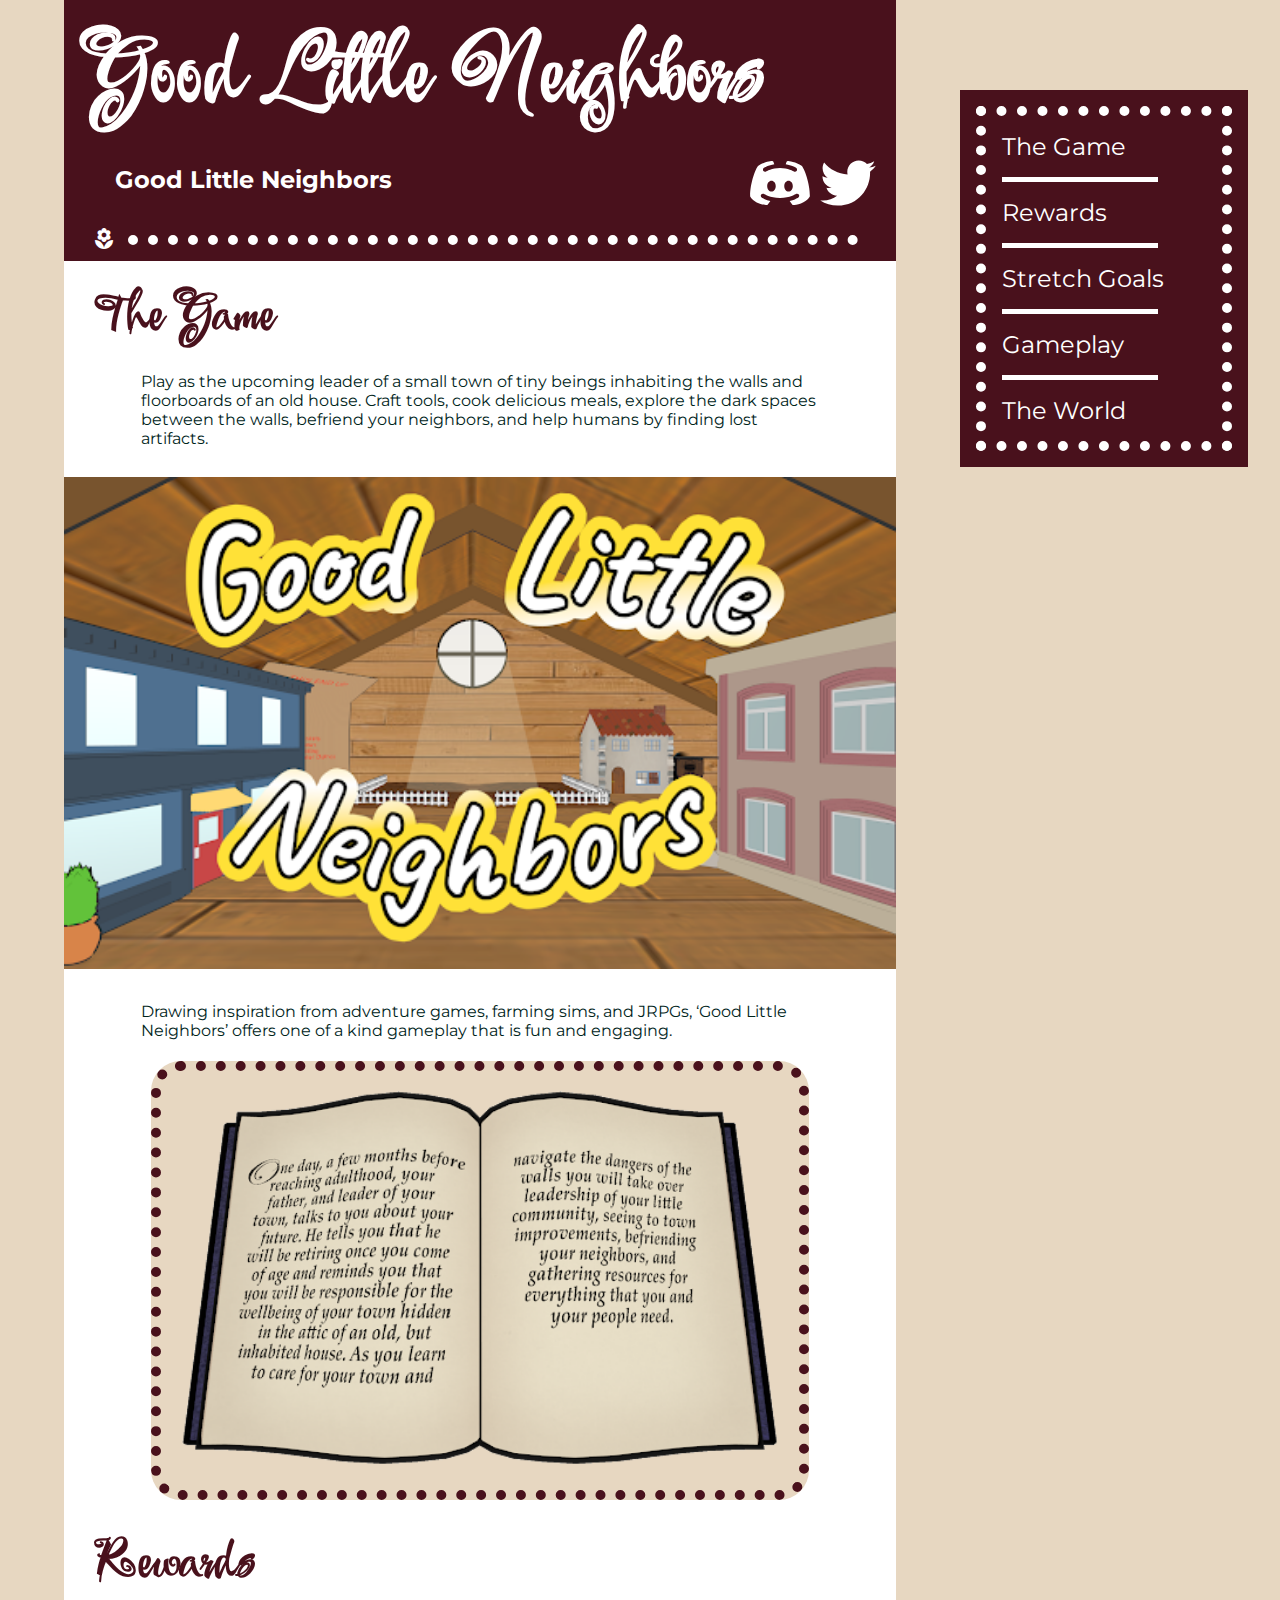
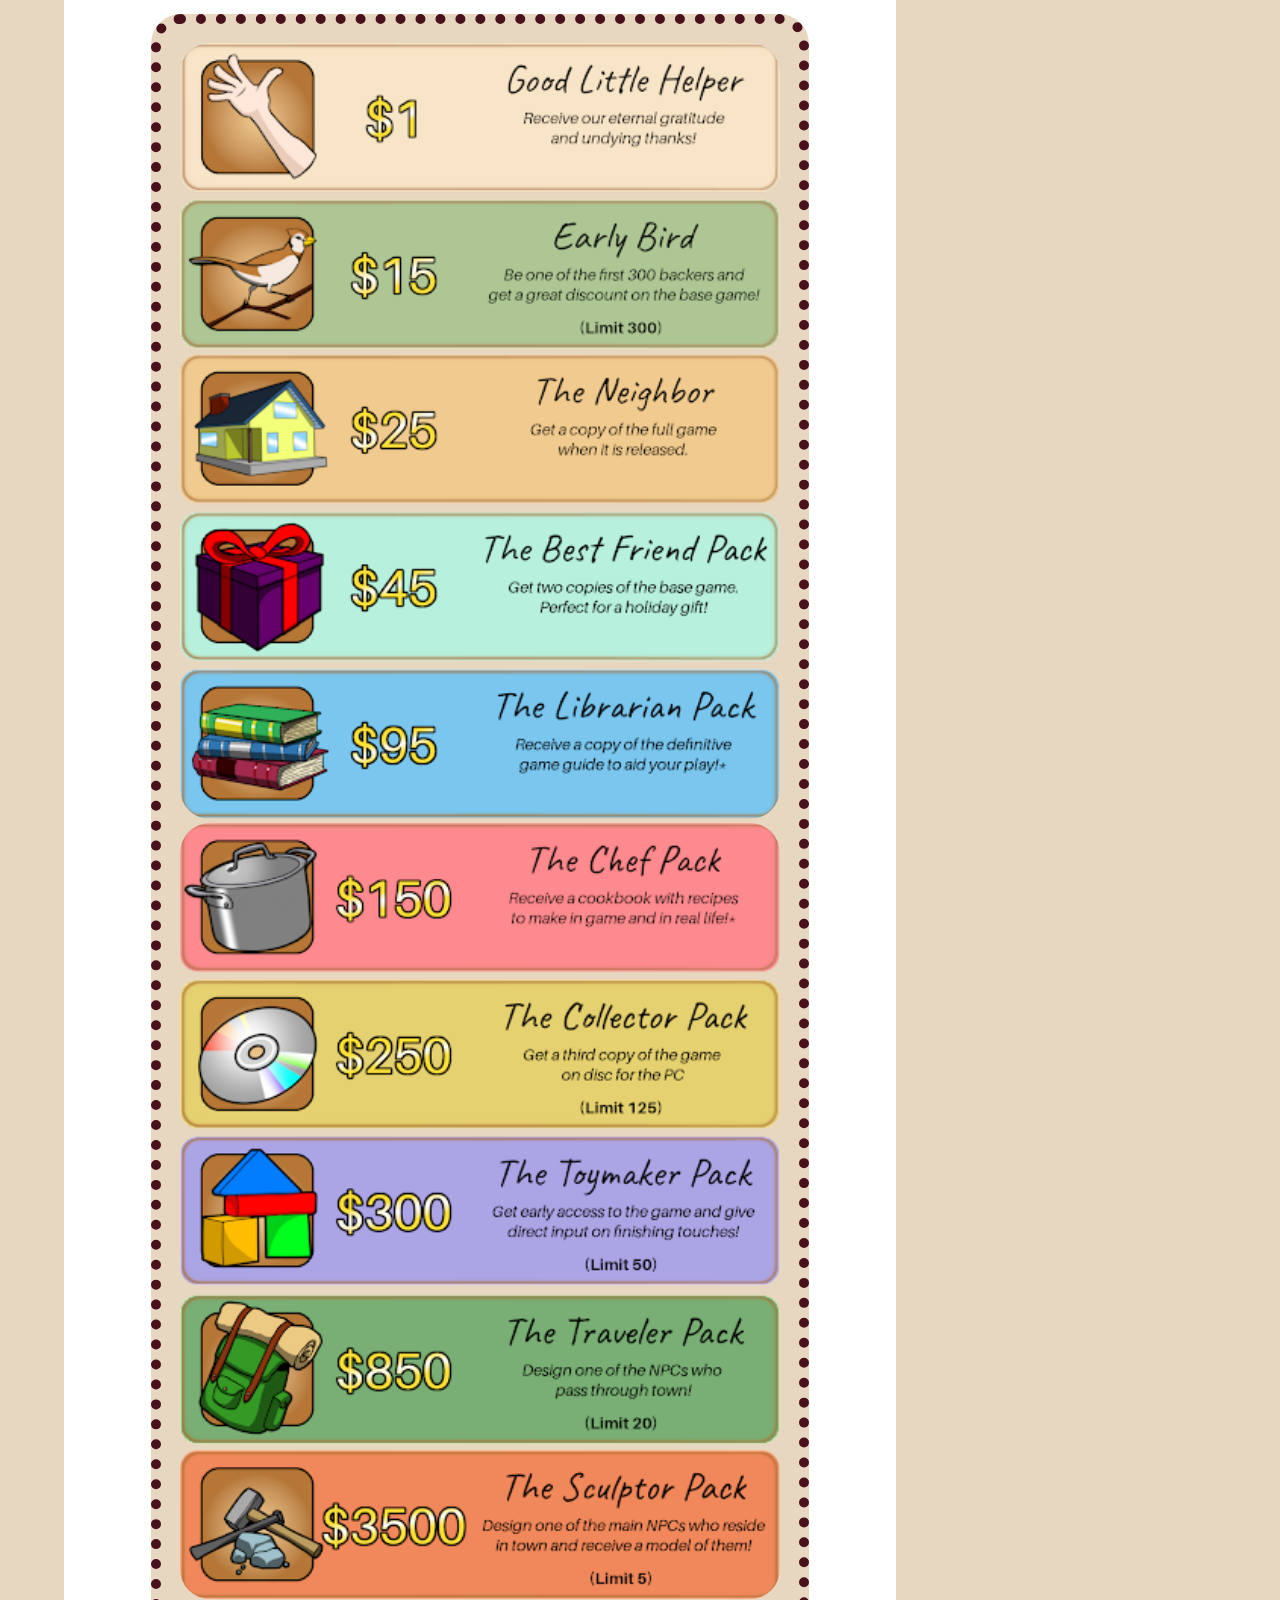
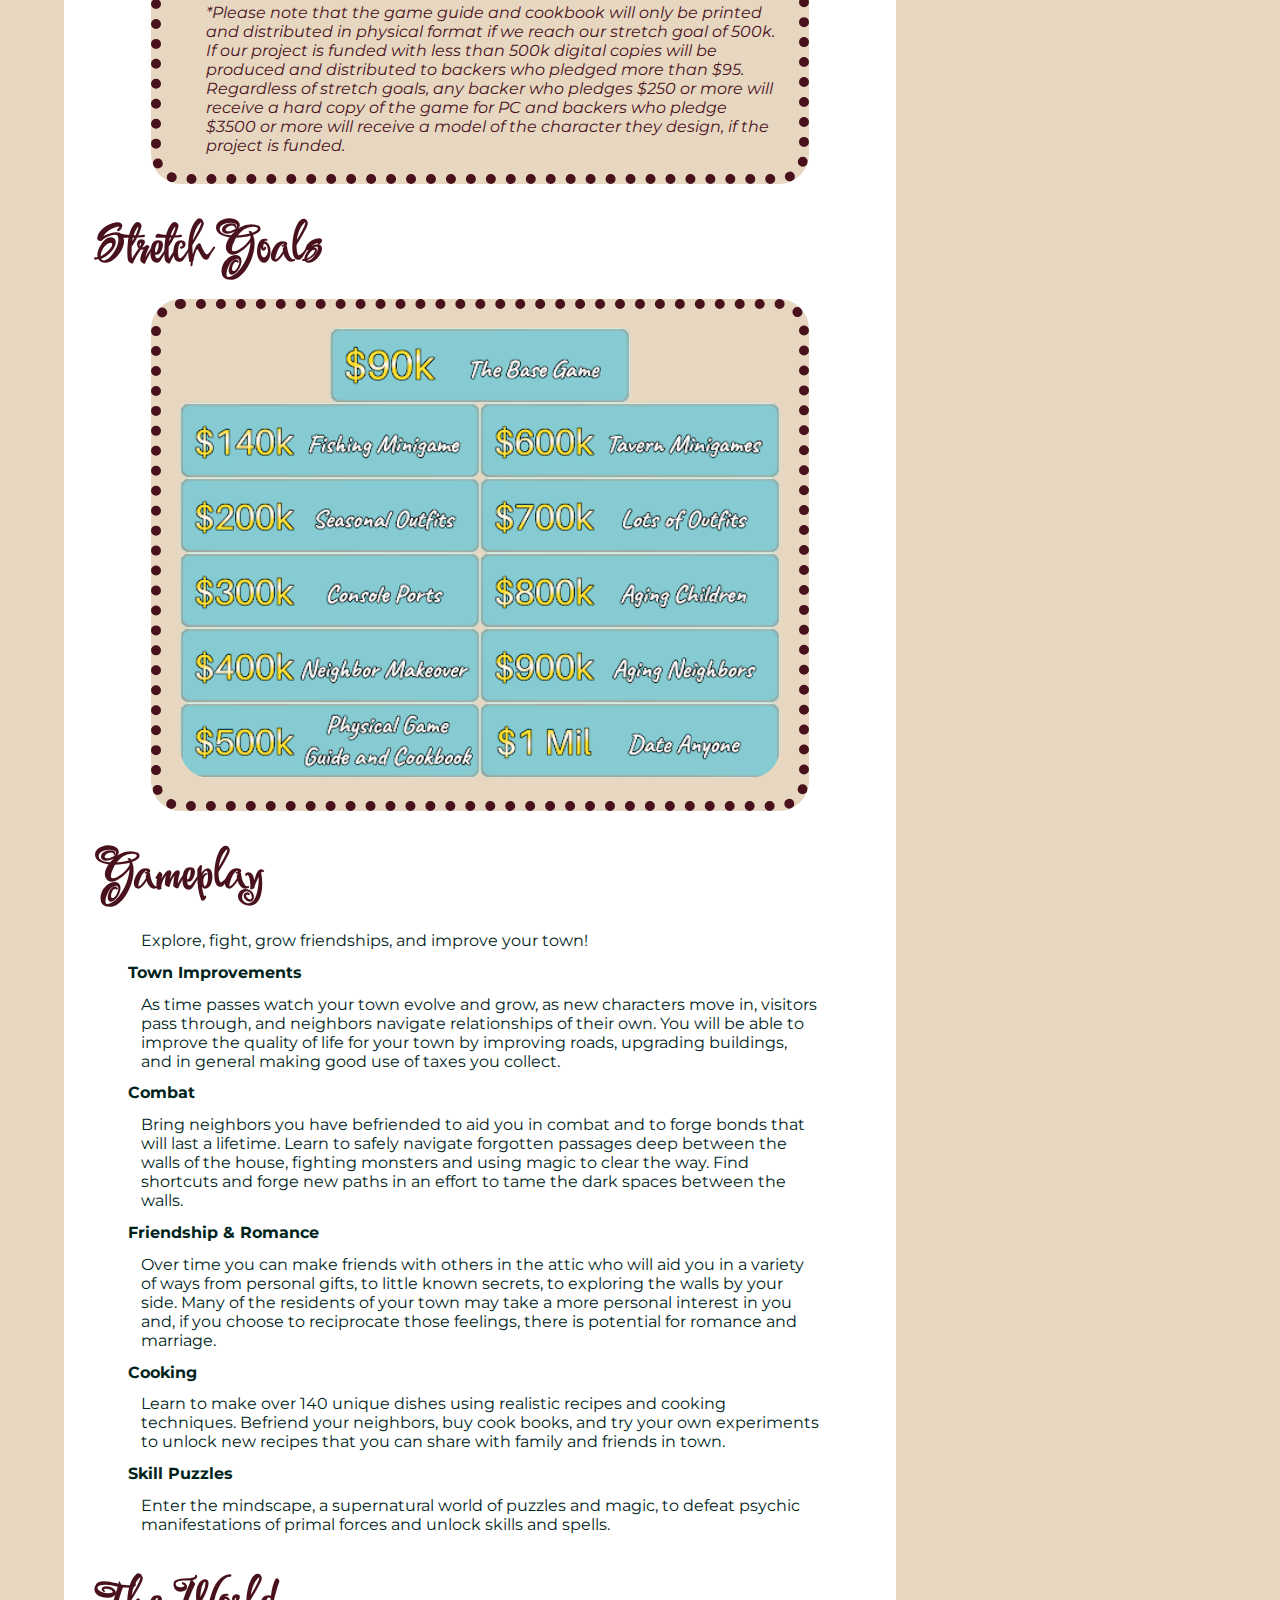
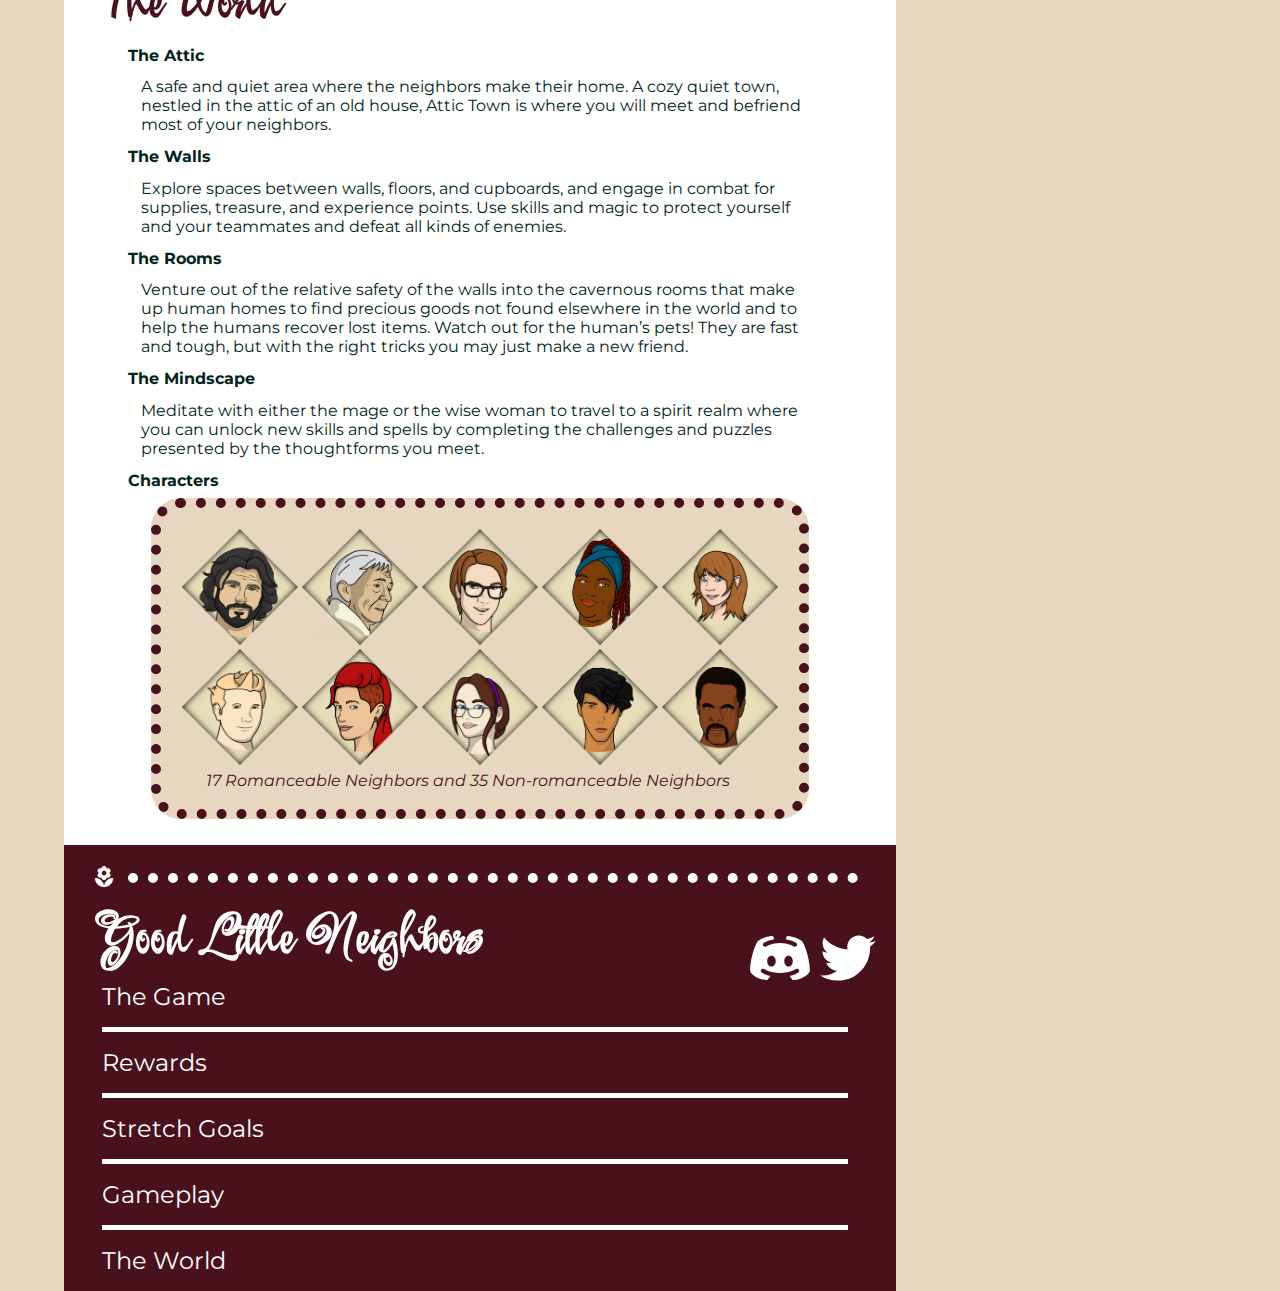
==== commit 4ebd2358: "Update index.html" ====
--- a/index.html
+++ b/index.html
@@ -145,7 +145,7 @@
     		});
 			$('#hamburger').click(function(){
 				$('menu').toggle(function() {
-						$(this).animate({height: '200'});
+						$(this).animate({height: '500'});
 					}, function() {
 						$(this).animate({height: '100'});
 				});
--- a/style.css
+++ b/style.css
@@ -29,12 +29,23 @@
 	width: 100%;
 }
 
+.figure {
+}
+
+.titlecard{
+	margin-top: 1em;
+	margin-bottom: 1em;
+}
+.spacer {
+	margin: .5em 2em;
+}
 figure {
-	margin: 2vw;
+	margin: auto;
 	padding: 1.5vw;
 	border: 10px dotted #49111c;
 	border-radius: 30px;
 	background-color: #e7d7c1;
+	max-width: 600px;
 }
 figure img {
 	border-radius: 30px;
@@ -75,11 +86,20 @@
 	color: white;
 	border: transparent;
 	border-top: 5px solid white;
-	margin: 0 6vw 0 0;
+	margin: 1em 3em 1em 0;
 }
 ul {
 	list-style-type: none;
 	margin-left: 3vw;
+}
+
+ul a {
+	text-decoration: none;
+}
+
+li:hover {
+	color: #e7d7c1;
+	text-decoration: underline dotted #e7d7c1;
 }
 
 li {
@@ -164,6 +184,10 @@
 	margin: 1em 0.5em 0;
 }
 
+.social img:hover {
+	border-bottom: 1px dotted white;
+}
+
 #hamburger {
 	float: right;
 	margin-left: 0;
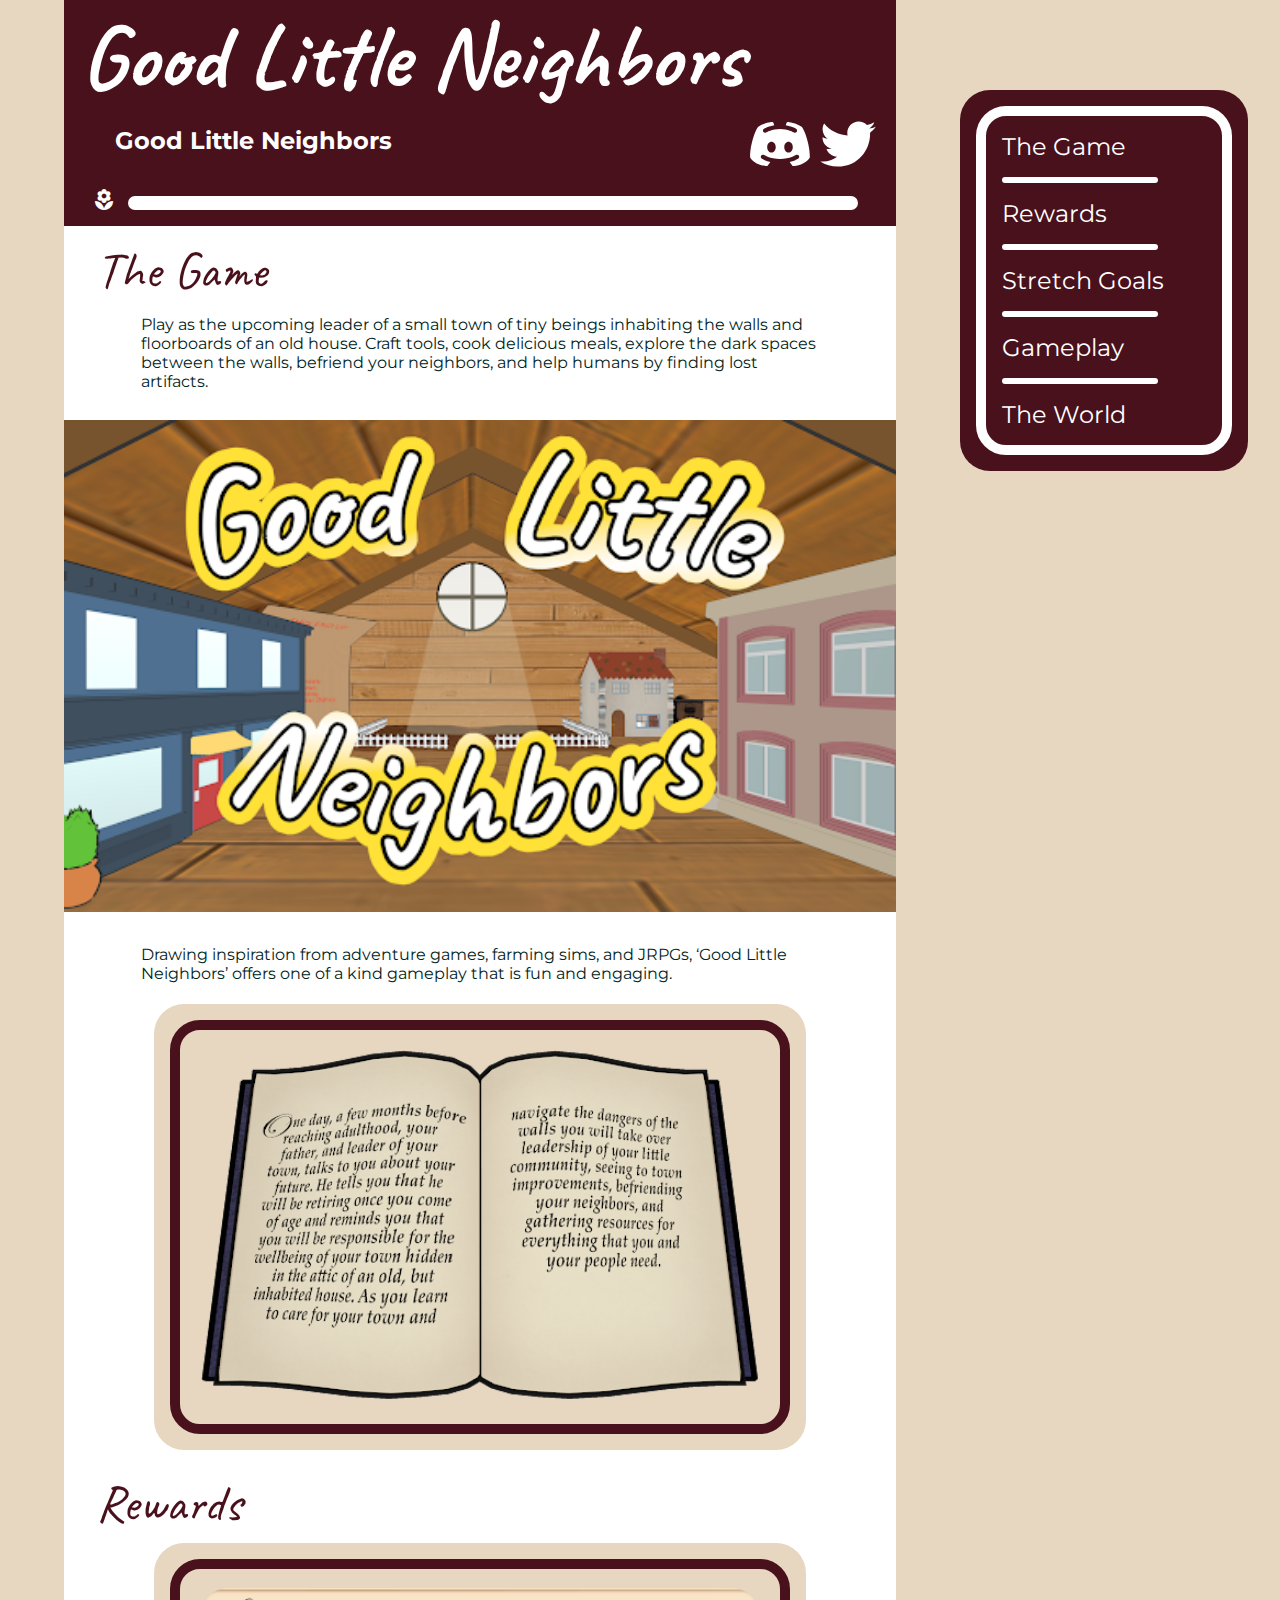
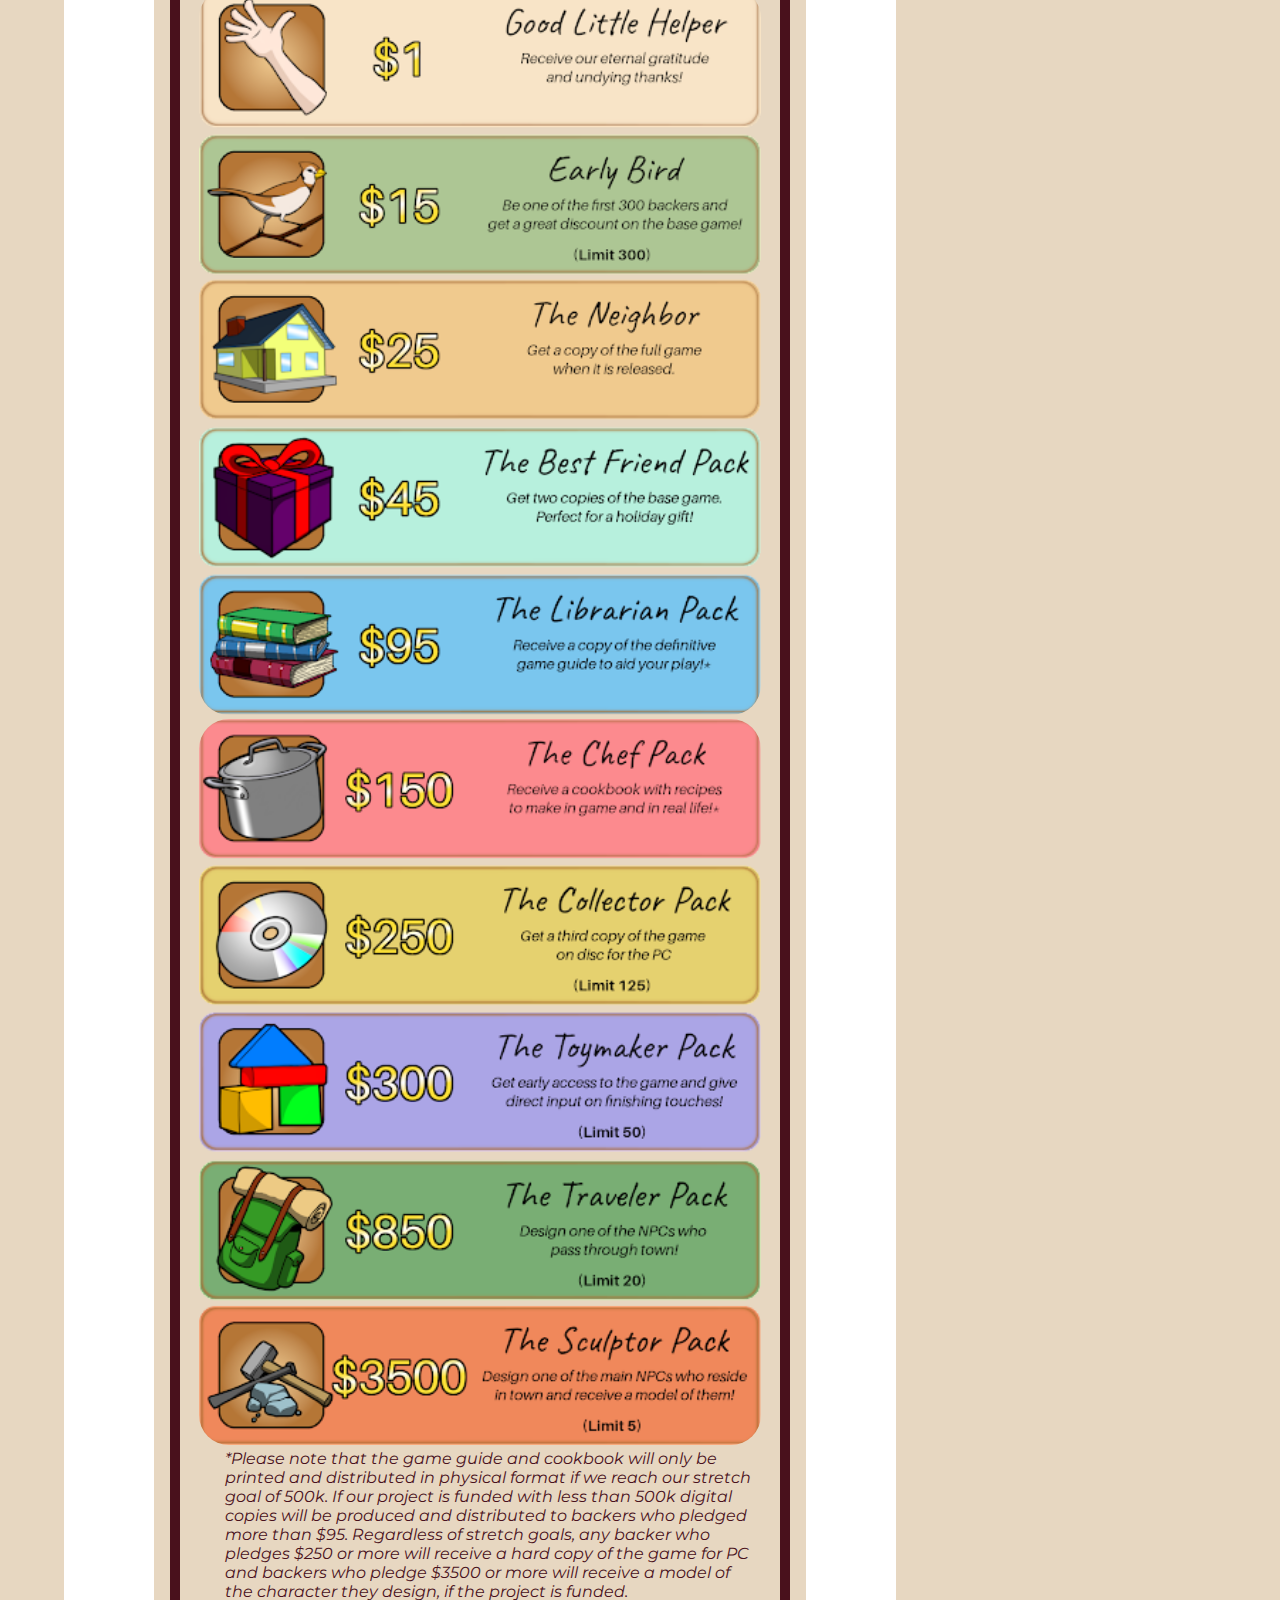
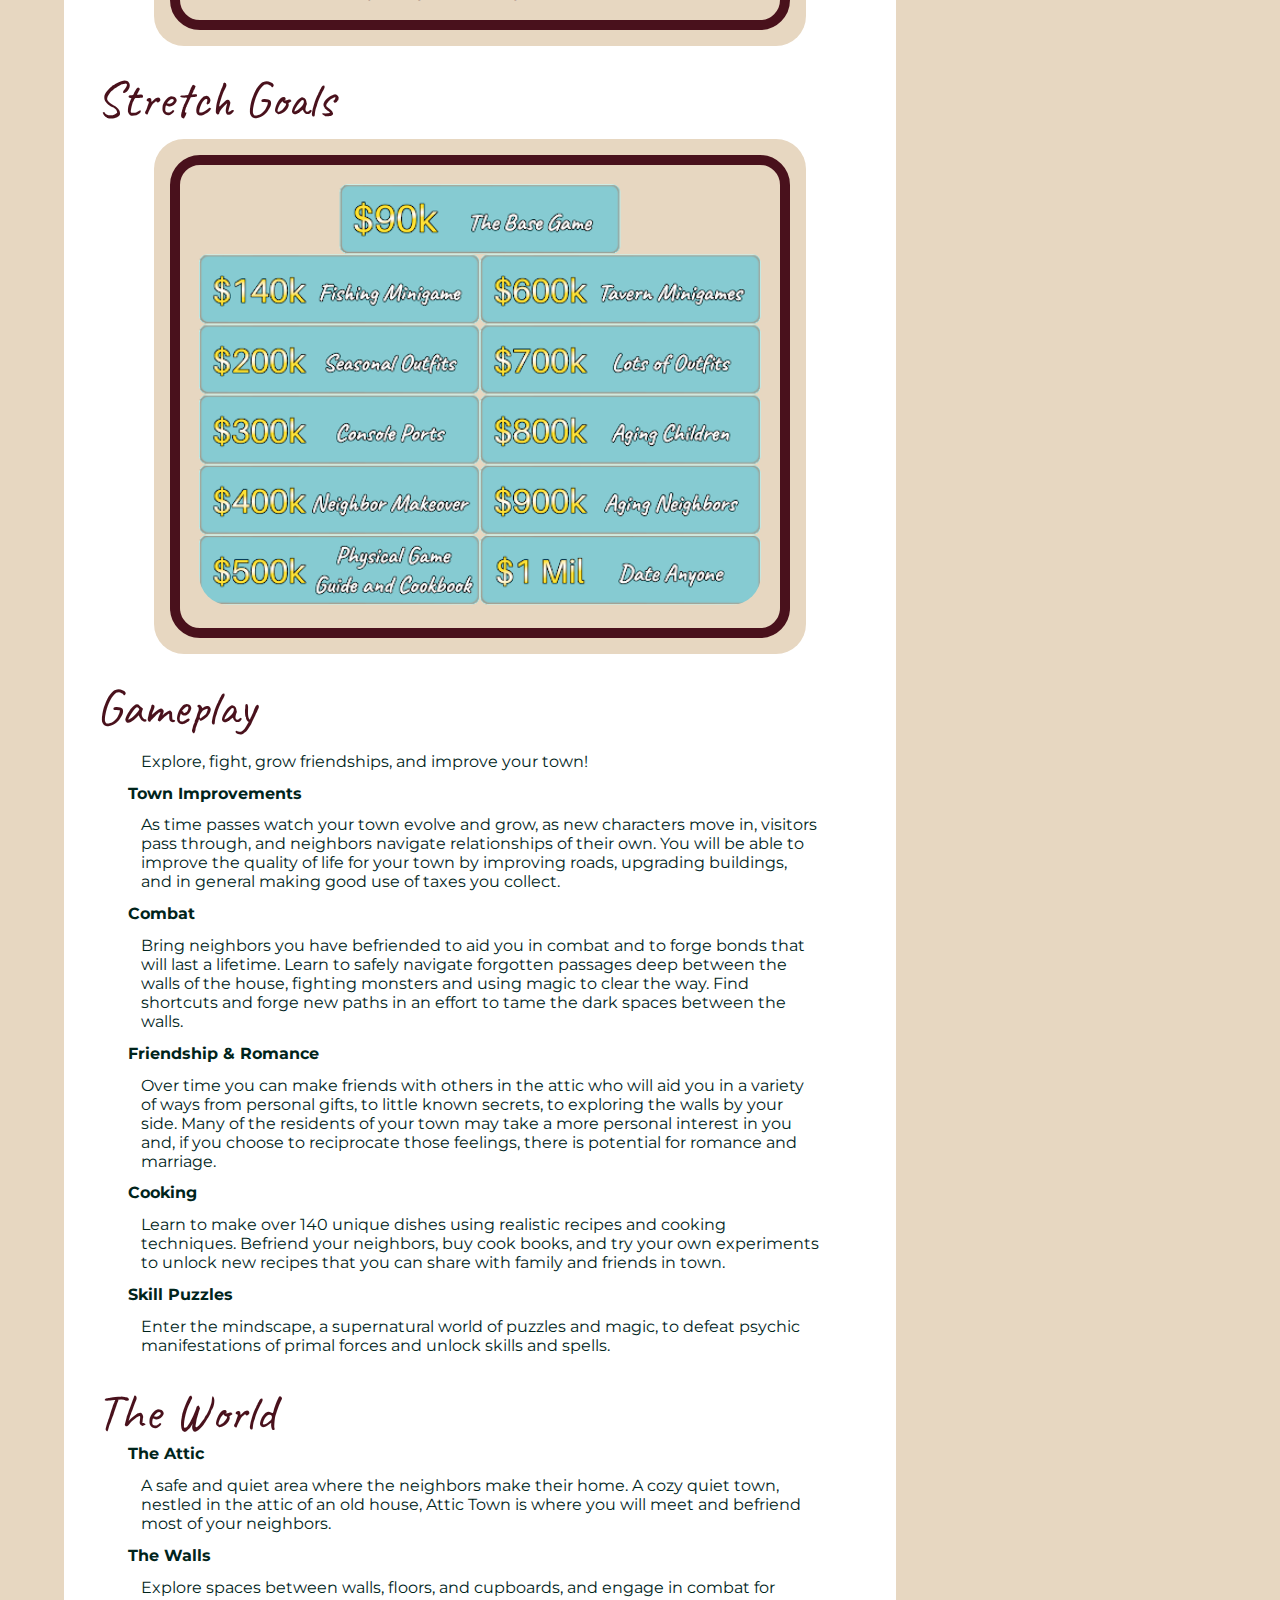
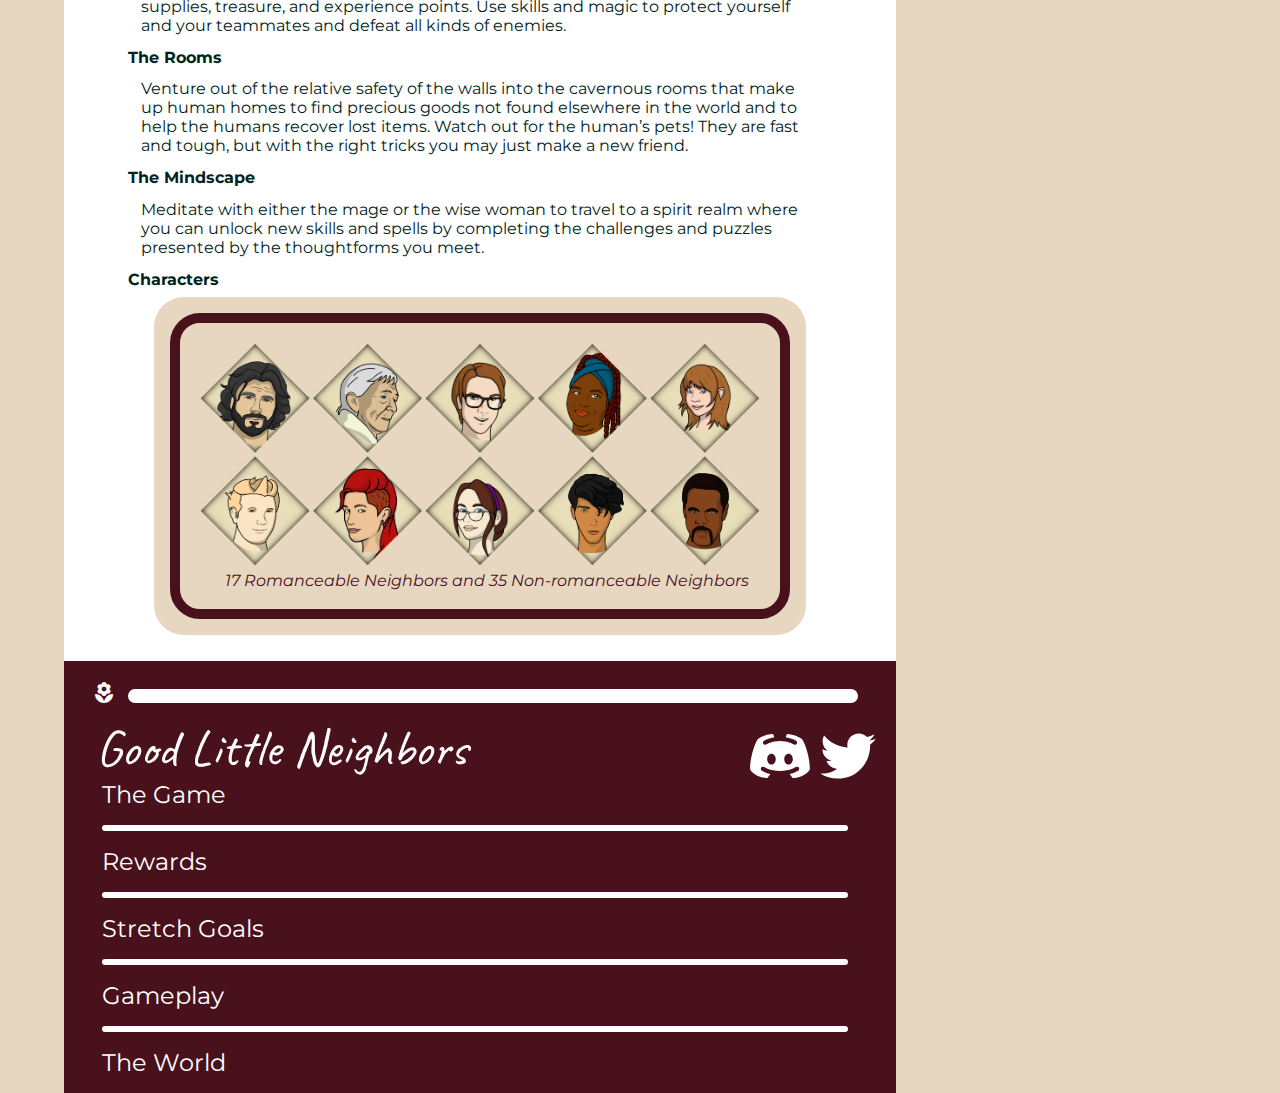
==== commit c2979484: "caveat and dots" ====
--- a/index.html
+++ b/index.html
@@ -49,27 +49,33 @@
 					Drawing inspiration from adventure games, farming sims, and JRPGs, ‘Good Little Neighbors’ offers one of a kind gameplay that is fun and engaging.
 				</p>
 				<div class="spacer">
-				<figure>
-					<img id="book" class="figure" src="http://placekitten.com/30/15" alt="a story book">
-				</figure>
+					<div class="fill">
+						<figure>
+							<img id="book" class="figure" src="http://placekitten.com/30/15" alt="a story book">
+						</figure>
+					</div>
 				</div>
 
 				<h3 id="rewards">Rewards</h3>
 				<div class="spacer">
-				<figure>
-					<img id="tiers1" class="figure" src="http://placekitten.com/30/15" alt="rewards tiers one through five">
-					<img id="tiers2" class="figure" src="http://placekitten.com/30/15" alt="rewards tiers six through ten">
-					<figcaption>
-						*Please note that the game guide and cookbook will only be printed and distributed in physical format if we reach our stretch goal of 500k. If our project is funded with less than 500k digital copies will be produced and distributed to backers who pledged more than $95. Regardless of stretch goals, any backer who pledges $250 or more will receive a hard copy of the game for PC and backers who pledge $3500 or more will receive a model of the character they design, if the project is funded.
-					</figcaption>
-				</figure>
+					<div class="fill">
+						<figure>
+							<img id="tiers1" class="figure" src="http://placekitten.com/30/15" alt="rewards tiers one through five">
+							<img id="tiers2" class="figure" src="http://placekitten.com/30/15" alt="rewards tiers six through ten">
+							<figcaption>
+								*Please note that the game guide and cookbook will only be printed and distributed in physical format if we reach our stretch goal of 500k. If our project is funded with less than 500k digital copies will be produced and distributed to backers who pledged more than $95. Regardless of stretch goals, any backer who pledges $250 or more will receive a hard copy of the game for PC and backers who pledge $3500 or more will receive a model of the character they design, if the project is funded.
+							</figcaption>
+						</figure>
+					</div>
 				</div>
 
 				<h3 id="stretchgoals">Stretch Goals</h3>
 				<div class="spacer">
-				<figure>
-					<img id="goals" class="figure" src="http://placekitten.com/30/15" alt="stretch goals">
-				</figure>
+					<div class="fill">
+						<figure>
+							<img id="goals" class="figure" src="http://placekitten.com/30/15" alt="stretch goals">
+						</figure>
+					</div>
 				</div>
 
 				<h3 id="gameplay">Gameplay</h3>
@@ -97,12 +103,14 @@
 
 				<h4>Characters</h4>
 				<div class="spacer">
-				<figure>
-					<img id="characters" class="figure" src="http://placekitten.com/30/15" alt="portraits of several characters">
-					<figcaption>
-						17 Romanceable Neighbors and 35 Non-romanceable Neighbors
-					</figcaption>
-				</figure>
+					<div class="fill">
+						<figure>
+							<img id="characters" class="figure" src="http://placekitten.com/30/15" alt="portraits of several characters">
+							<figcaption>
+								17 Romanceable Neighbors and 35 Non-romanceable Neighbors
+							</figcaption>
+						</figure>
+					</div>
 				</div>
 
 				<br>
--- a/style.css
+++ b/style.css
@@ -3,11 +3,7 @@
 /* cinnamon #49111c */
 /* brown #8a716a */
 
-@import url('https://fonts.googleapis.com/css2?family=Festive&family=Montserrat:wght@300&family=Scheherazade+New&display=swap');
-@font-face {
-	font-family: "Webfont";
-	src: url("Webfont.ttf") format("ttf");
-}
+@import url('https://fonts.googleapis.com/css2?family=Caveat:wght@400;700&family=Montserrat:wght@300&display=swap');
 
 * {
 	margin: 0;
@@ -39,10 +35,17 @@
 .spacer {
 	margin: .5em 2em;
 }
+.fill {
+	background-color: #e7d7c1;
+	border-radius: 30px;
+	padding: 1em;
+	max-width: 620px;
+	margin: auto;
+}
 figure {
 	margin: auto;
 	padding: 1.5vw;
-	border: 10px dotted #49111c;
+	border: 10px solid #49111c;
 	border-radius: 30px;
 	background-color: #e7d7c1;
 	max-width: 600px;
@@ -59,7 +62,7 @@
 
 blockquote {
 	color: #49111c;
-	border-left: 10px dotted #49111c;
+	border-left: 10px solid #49111c;
 	margin: 0 10vw;
 	padding: 1.5vw;
 	padding-left: 2vw;
@@ -78,14 +81,13 @@
 
 hr {
 	color: #00241b;
-	border: transparent;
-	border-top: 10px dotted white;
+	border: 7px solid white;
+	border-radius: 30px;
 	margin: 0 3vw 0 5vw;
 }
 ul hr {
 	color: white;
-	border: transparent;
-	border-top: 5px solid white;
+	border: 3px solid white;
 	margin: 1em 3em 1em 0;
 }
 ul {
@@ -146,7 +148,8 @@
 
 h1 {
 	color: white;
-	font-family: 'Festive', cursive;
+	font-family: 'Caveat', cursive;
+	font-weight: 700;
 	font-size: 10vw;
 	margin-left: 1vw;
 	padding-left: 0.3vw;
@@ -161,7 +164,8 @@
 
 h3 {
 	color: #49111c;
-	font-family: 'Festive', cursive;
+	font-family: 'Caveat', cursive;
+	font-weight: 400;
 	font-size: 9vw;
 	margin-left: 1.5vw;
 	padding: 1vw 0 0 1vw;
@@ -234,8 +238,12 @@
 		padding: 1em;
 	}
 	menu ul {
-		border: 10px dotted white;
+		border: 10px solid white;
+		border-radius: 30px;
 		padding: 1em;
 		margin-left: 0;
 	}
+	menu {
+		border-radius: 30px;
+	}
 }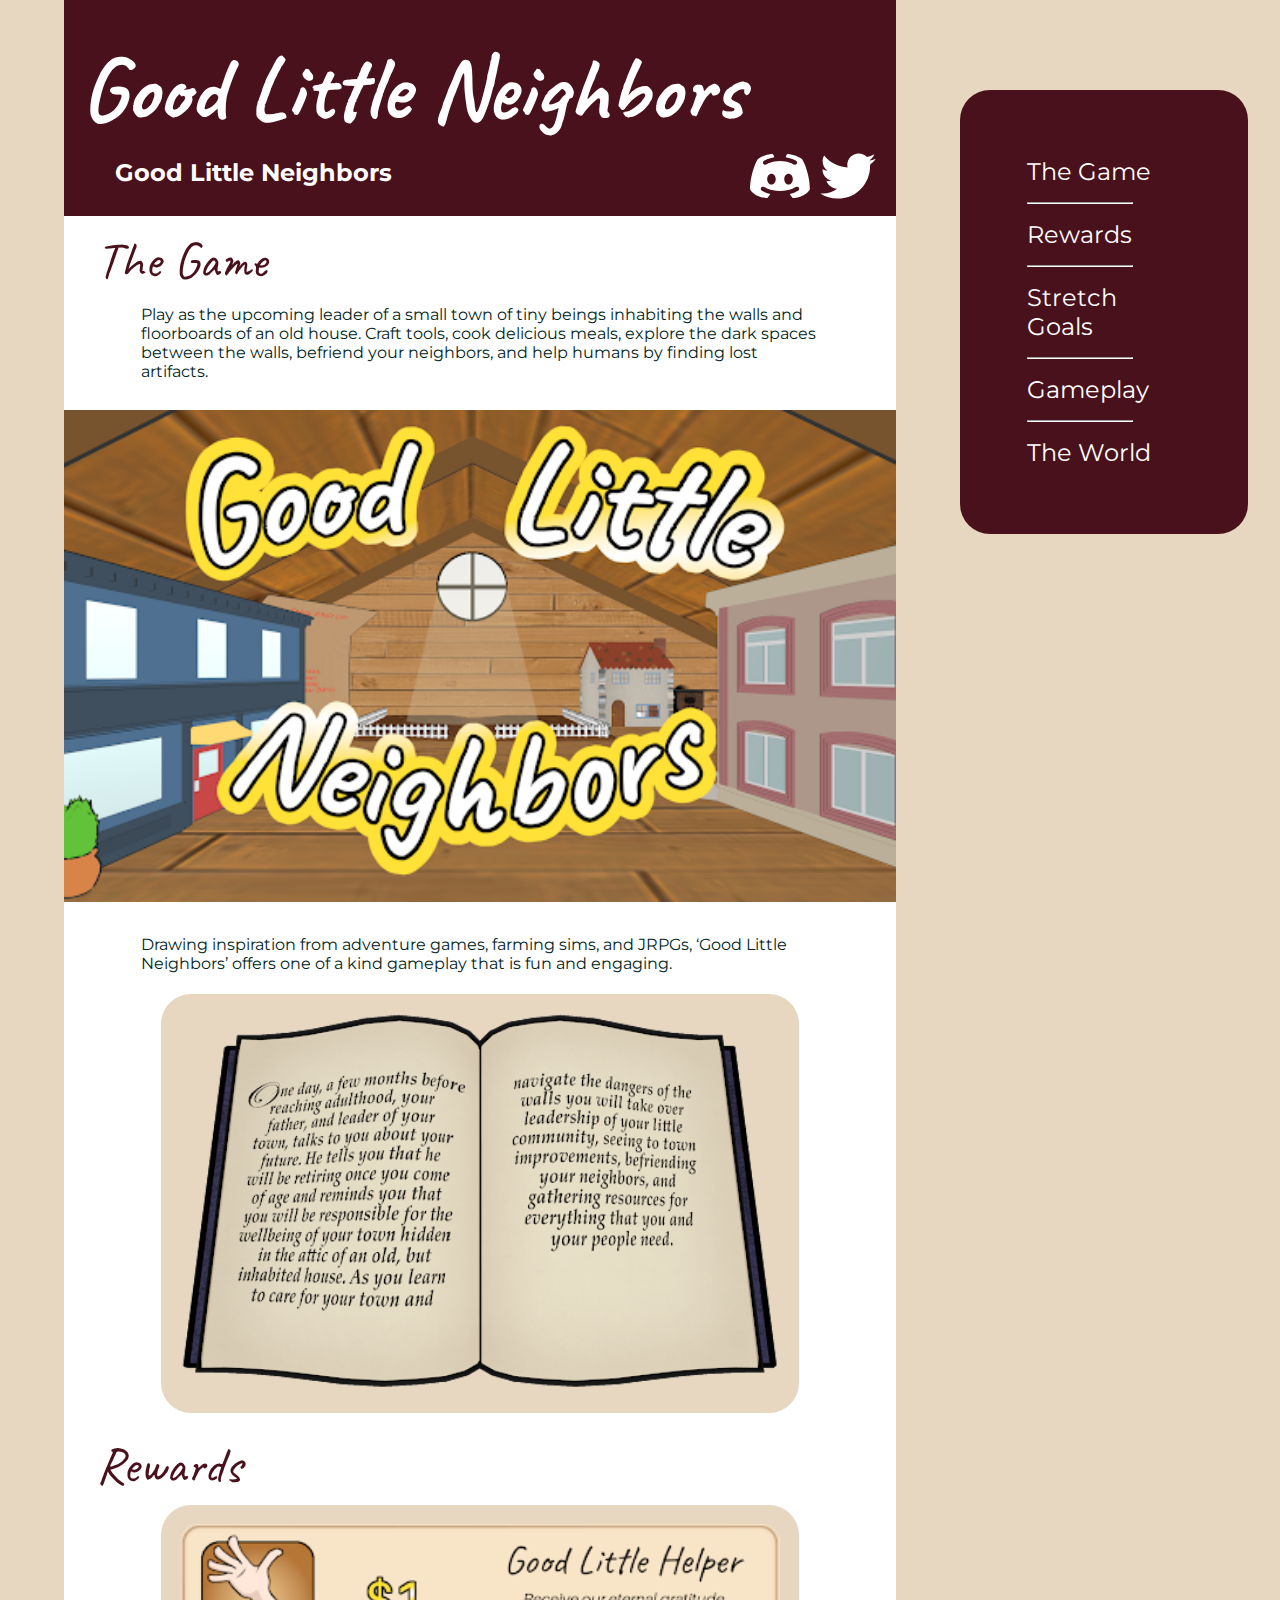
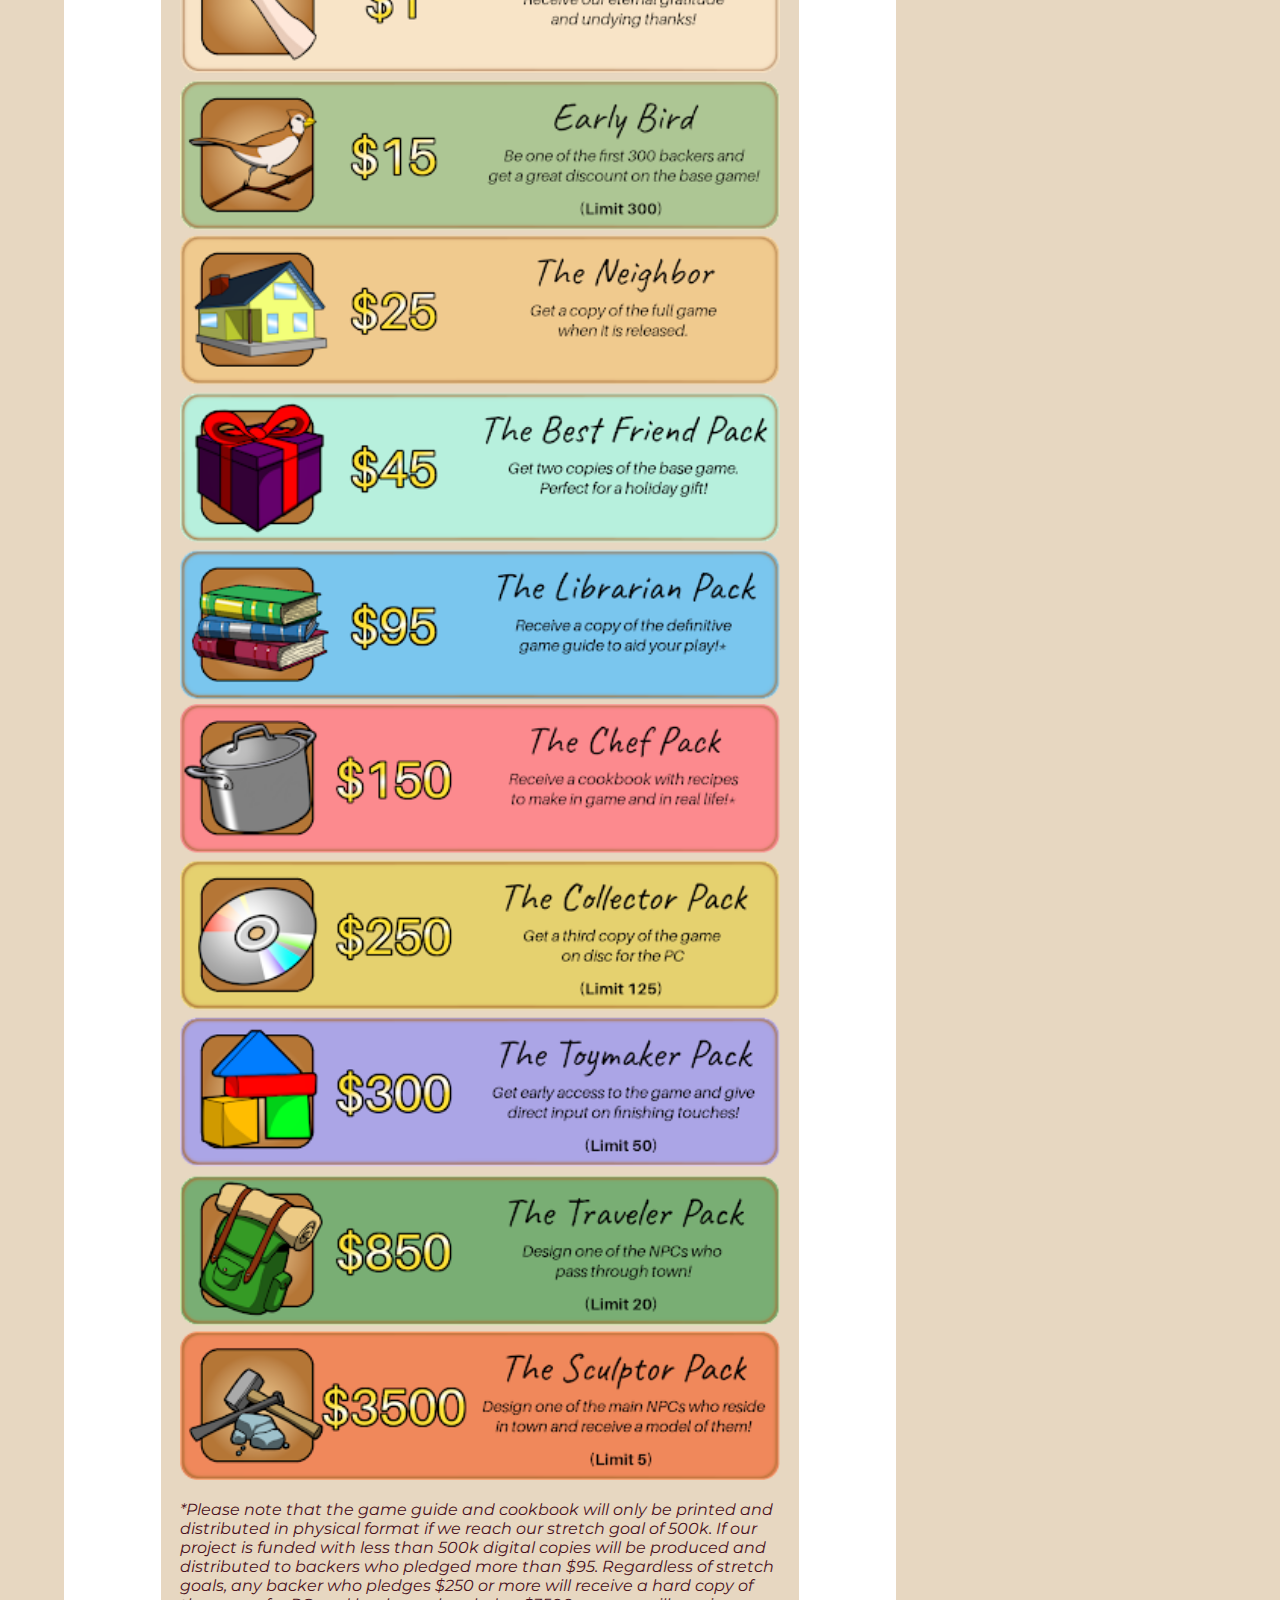
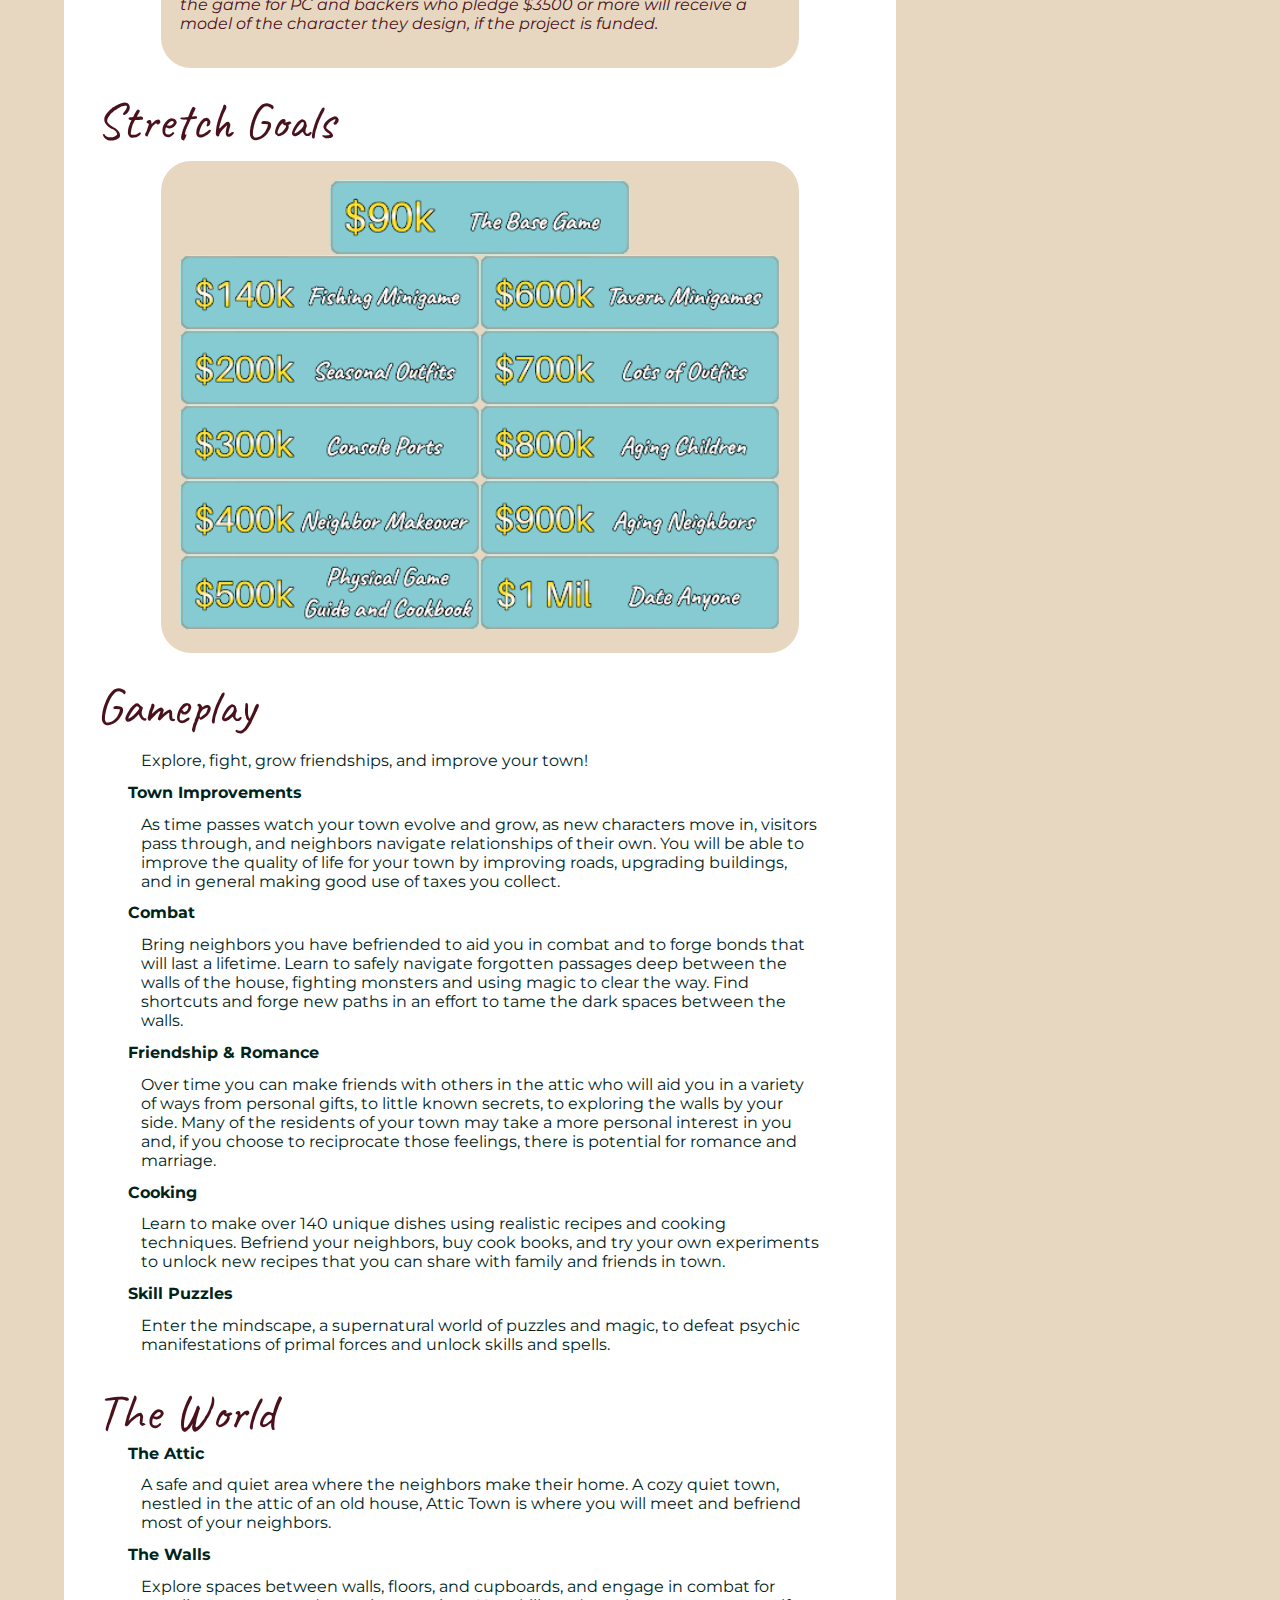
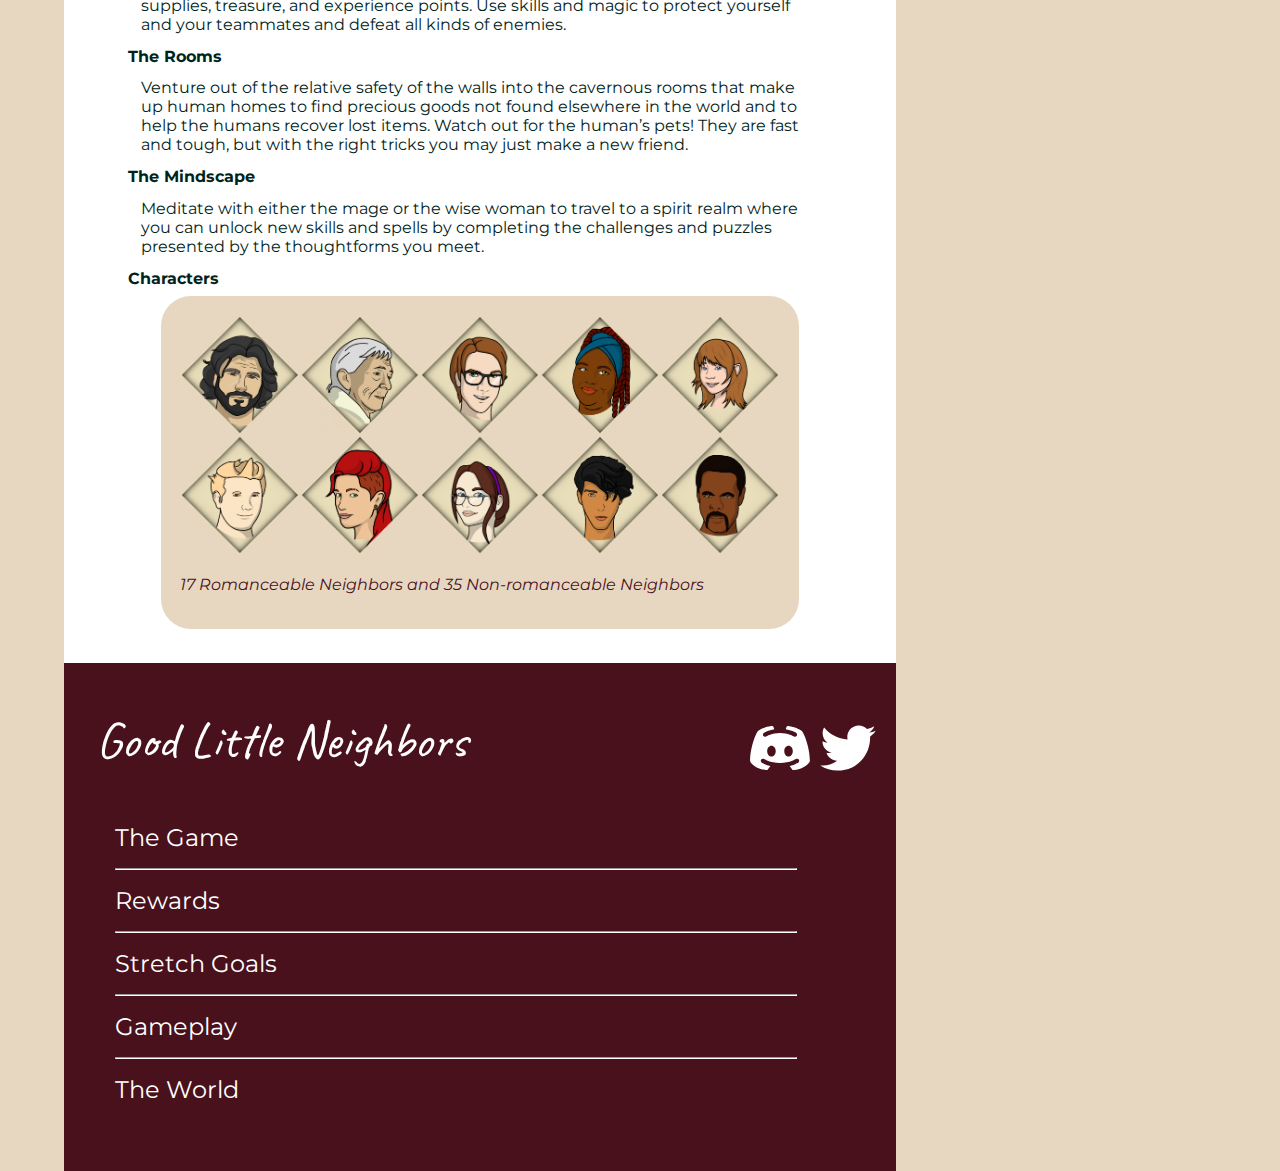
==== commit 7b37e9df: "professional updates" ====
--- a/index.html
+++ b/index.html
@@ -18,12 +18,13 @@
 			<header>
 				<h1>Good Little Neighbors</h1>
 				<h2>Good Little Neighbors</h2>
-				<i id="hamburger" class="material-icons">menu</i>
 				<div class="social">
 					<a href="https://www.discord.com/" target="_blank"><img id="discord" src="icons8-discord.svg" alt="discord link"/></a>
 					<a href="https://www.twitter.com/" target="_blank"><img id="twitter" src="icons8-twitter.svg" alt="twitter link"/></a>
 				</div>
-				<i class="material-icons">local_florist</i><hr>
+			</header>
+			<main>
+				<i id="hamburger" class="material-icons">menu</i>
 				<menu>
 					<nav>
 						<ul>
@@ -39,8 +40,6 @@
 						</ul>
 					</nav>
 				</menu>
-			</header>
-			<main>
 				<h3 id="thegame">The Game</h3>
 				<p>Play as the upcoming leader of a small town of tiny beings inhabiting the walls and floorboards of an old house. Craft tools, cook delicious meals, explore the dark spaces between the walls, befriend your neighbors, and help humans by finding lost artifacts.
 				</p>
@@ -49,33 +48,27 @@
 					Drawing inspiration from adventure games, farming sims, and JRPGs, ‘Good Little Neighbors’ offers one of a kind gameplay that is fun and engaging.
 				</p>
 				<div class="spacer">
-					<div class="fill">
-						<figure>
-							<img id="book" class="figure" src="http://placekitten.com/30/15" alt="a story book">
-						</figure>
-					</div>
+					<figure>
+						<img id="book" class="figure" src="http://placekitten.com/30/15" alt="a story book">
+					</figure>
 				</div>
 
 				<h3 id="rewards">Rewards</h3>
 				<div class="spacer">
-					<div class="fill">
-						<figure>
-							<img id="tiers1" class="figure" src="http://placekitten.com/30/15" alt="rewards tiers one through five">
-							<img id="tiers2" class="figure" src="http://placekitten.com/30/15" alt="rewards tiers six through ten">
-							<figcaption>
-								*Please note that the game guide and cookbook will only be printed and distributed in physical format if we reach our stretch goal of 500k. If our project is funded with less than 500k digital copies will be produced and distributed to backers who pledged more than $95. Regardless of stretch goals, any backer who pledges $250 or more will receive a hard copy of the game for PC and backers who pledge $3500 or more will receive a model of the character they design, if the project is funded.
-							</figcaption>
-						</figure>
-					</div>
+					<figure>
+						<img id="tiers1" class="figure" src="http://placekitten.com/30/15" alt="rewards tiers one through five">
+						<img id="tiers2" class="figure" src="http://placekitten.com/30/15" alt="rewards tiers six through ten">
+						<figcaption>
+							*Please note that the game guide and cookbook will only be printed and distributed in physical format if we reach our stretch goal of 500k. If our project is funded with less than 500k digital copies will be produced and distributed to backers who pledged more than $95. Regardless of stretch goals, any backer who pledges $250 or more will receive a hard copy of the game for PC and backers who pledge $3500 or more will receive a model of the character they design, if the project is funded.
+						</figcaption>
+					</figure>
 				</div>
 
 				<h3 id="stretchgoals">Stretch Goals</h3>
 				<div class="spacer">
-					<div class="fill">
-						<figure>
-							<img id="goals" class="figure" src="http://placekitten.com/30/15" alt="stretch goals">
-						</figure>
-					</div>
+					<figure>
+						<img id="goals" class="figure" src="http://placekitten.com/30/15" alt="stretch goals">
+					</figure>
 				</div>
 
 				<h3 id="gameplay">Gameplay</h3>
@@ -103,20 +96,16 @@
 
 				<h4>Characters</h4>
 				<div class="spacer">
-					<div class="fill">
-						<figure>
-							<img id="characters" class="figure" src="http://placekitten.com/30/15" alt="portraits of several characters">
-							<figcaption>
-								17 Romanceable Neighbors and 35 Non-romanceable Neighbors
-							</figcaption>
-						</figure>
-					</div>
-				</div>
-
-				<br>
+					<figure>
+						<img id="characters" class="figure" src="http://placekitten.com/30/15" alt="portraits of several characters">
+						<figcaption>
+							17 Romanceable Neighbors and 35 Non-romanceable Neighbors
+						</figcaption>
+					</figure>
+				</div>
+				<p></p>
 			</main>
 			<footer>
-				<i class="material-icons">local_florist</i><hr>
 				<h3>Good Little Neighbors</h3>
 				<div class="social">
 					<a href="https://www.discord.com/" target="_blank"><img id="discord" src="icons8-discord.svg" alt="discord link"/></a>
@@ -152,10 +141,7 @@
         		$("html, body").animate({ scrollTop: $($(this).attr("href")).offset().top }, 500);
     		});
 			$('#hamburger').click(function(){
-				$('menu').toggle(function() {
-						$(this).animate({height: '500'});
-					}, function() {
-						$(this).animate({height: '100'});
+				$('menu').toggle(function(){
 				});
 			});
 			if (largeQuery.matches) {
--- a/style.css
+++ b/style.css
@@ -35,17 +35,9 @@
 .spacer {
 	margin: .5em 2em;
 }
-.fill {
-	background-color: #e7d7c1;
-	border-radius: 30px;
-	padding: 1em;
-	max-width: 620px;
-	margin: auto;
-}
 figure {
 	margin: auto;
 	padding: 1.5vw;
-	border: 10px solid #49111c;
 	border-radius: 30px;
 	background-color: #e7d7c1;
 	max-width: 600px;
@@ -55,7 +47,7 @@
 }
 figcaption {
 	color: #49111c;
-	margin-left: 2vw;
+	margin: 1em auto;
 	font-style: italic;
 	font-family: 'Montserrat', sans-serif;
 }
@@ -80,19 +72,14 @@
 }
 
 hr {
-	color: #00241b;
-	border: 7px solid white;
-	border-radius: 30px;
-	margin: 0 3vw 0 5vw;
-}
-ul hr {
-	color: white;
-	border: 3px solid white;
+	color: transparent;
+	border-bottom: 1px solid white;
 	margin: 1em 3em 1em 0;
 }
 ul {
 	list-style-type: none;
-	margin-left: 3vw;
+	margin: 4vw;
+	padding-left: 1em;
 }
 
 ul a {
@@ -112,7 +99,7 @@
 
 footer, header {
 	background-color: #49111c;
-	padding-bottom: 1em;
+	padding: 2em 0 1em;
 }
 
 footer h3 {
@@ -186,17 +173,28 @@
 	float: none;
 	display: block;
 	margin: 1em 0.5em 0;
+	padding-left: 1em;
 }
 
 .social img:hover {
 	border-bottom: 1px dotted white;
 }
 
+menu {
+	position: fixed;
+	background-color: #49111c;
+	top: 0;
+	width: 75vw;
+	border-radius: 0 20px 20px 20px;
+}
+
 #hamburger {
-	float: right;
-	margin-left: 0;
-	margin: -2.1em 1.3em;
+	padding: 0.5em;
+	position: fixed;
 	background-color: #49111c;
+	border-radius: 10px;
+	top: 0;
+	left: 80vw;
 }
 
 @media screen and (min-width: 600px) {
@@ -228,22 +226,18 @@
 	#hamburger {
 		display: none;
 	}
-
+	figure img {
+		border-radius: 0px;
+	}
+	ul {
+		padding-left: 0;
+	}
 	menu {
 		position: fixed;
 		top: 10vh;
 		left: 75vw;
-		background-color: #49111c;
 		width: 20vw;
 		padding: 1em;
-	}
-	menu ul {
-		border: 10px solid white;
 		border-radius: 30px;
-		padding: 1em;
-		margin-left: 0;
-	}
-	menu {
-		border-radius: 30px;
 	}
 }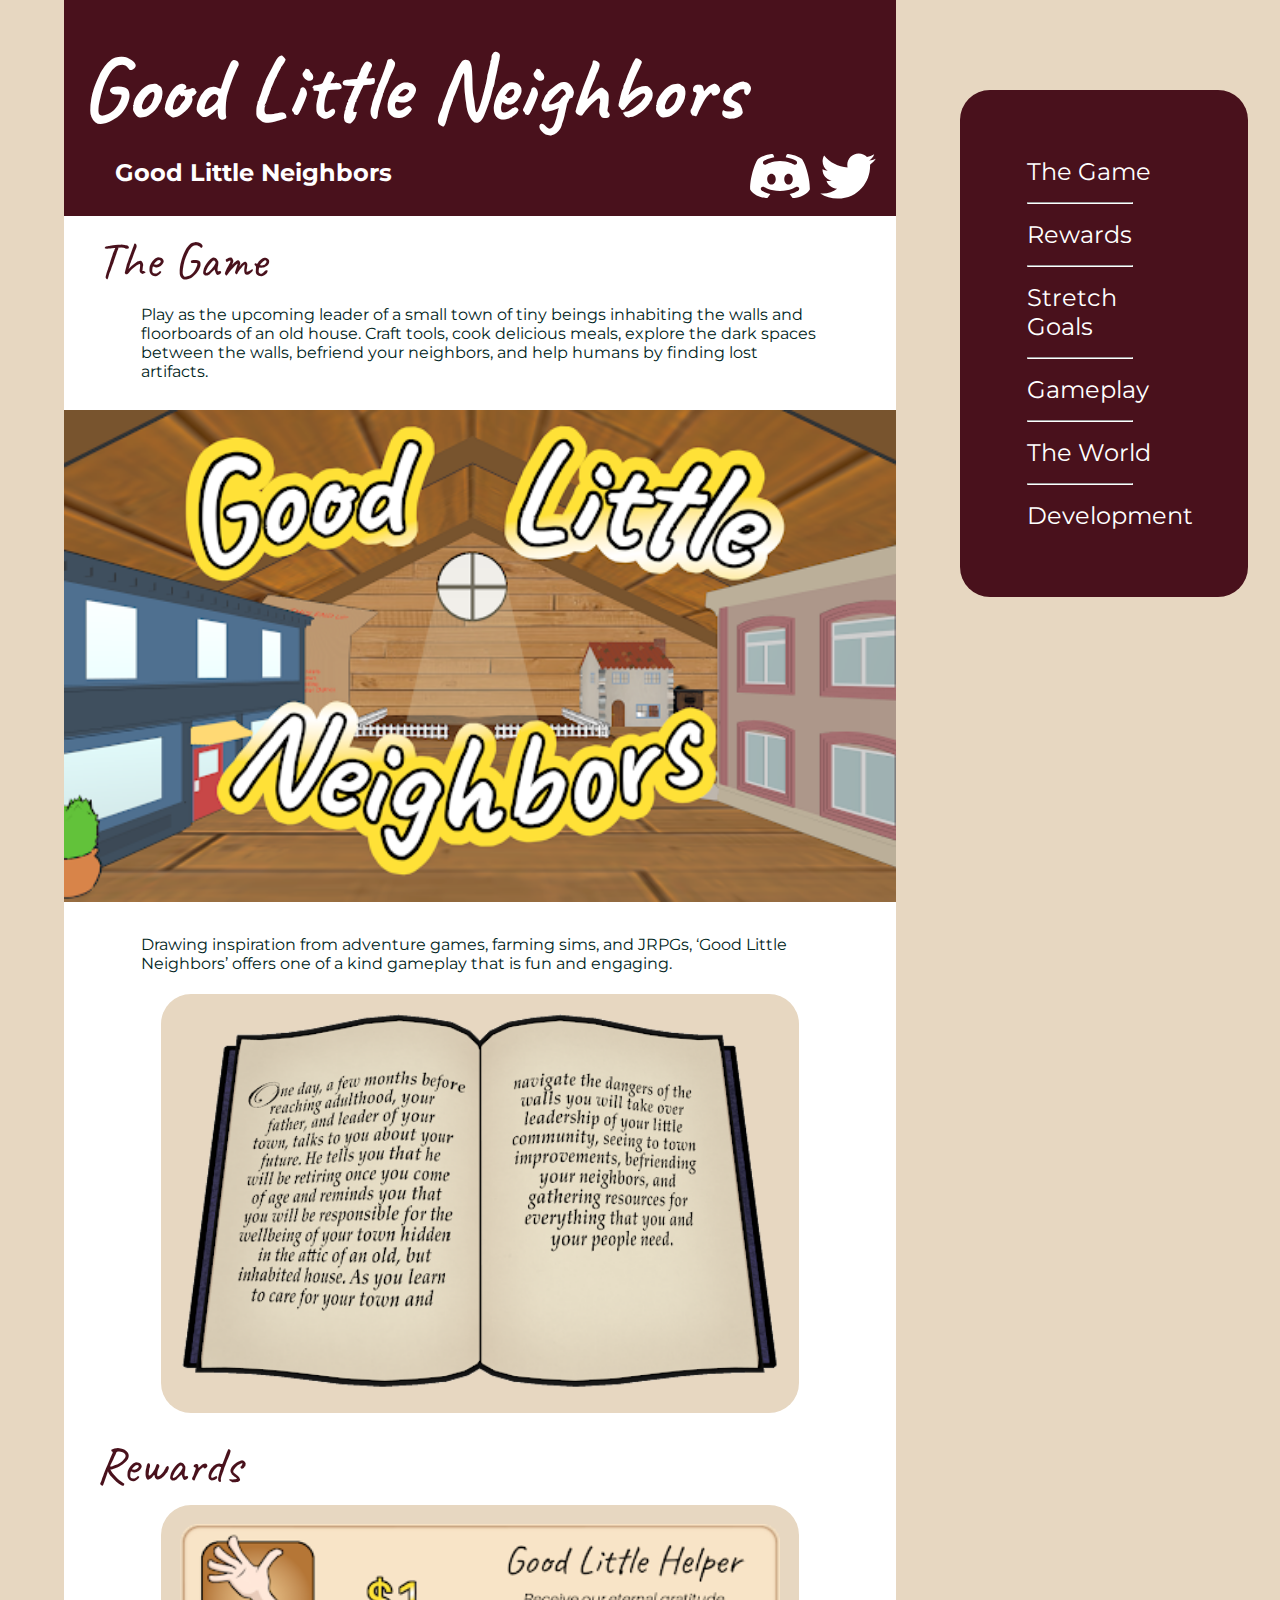
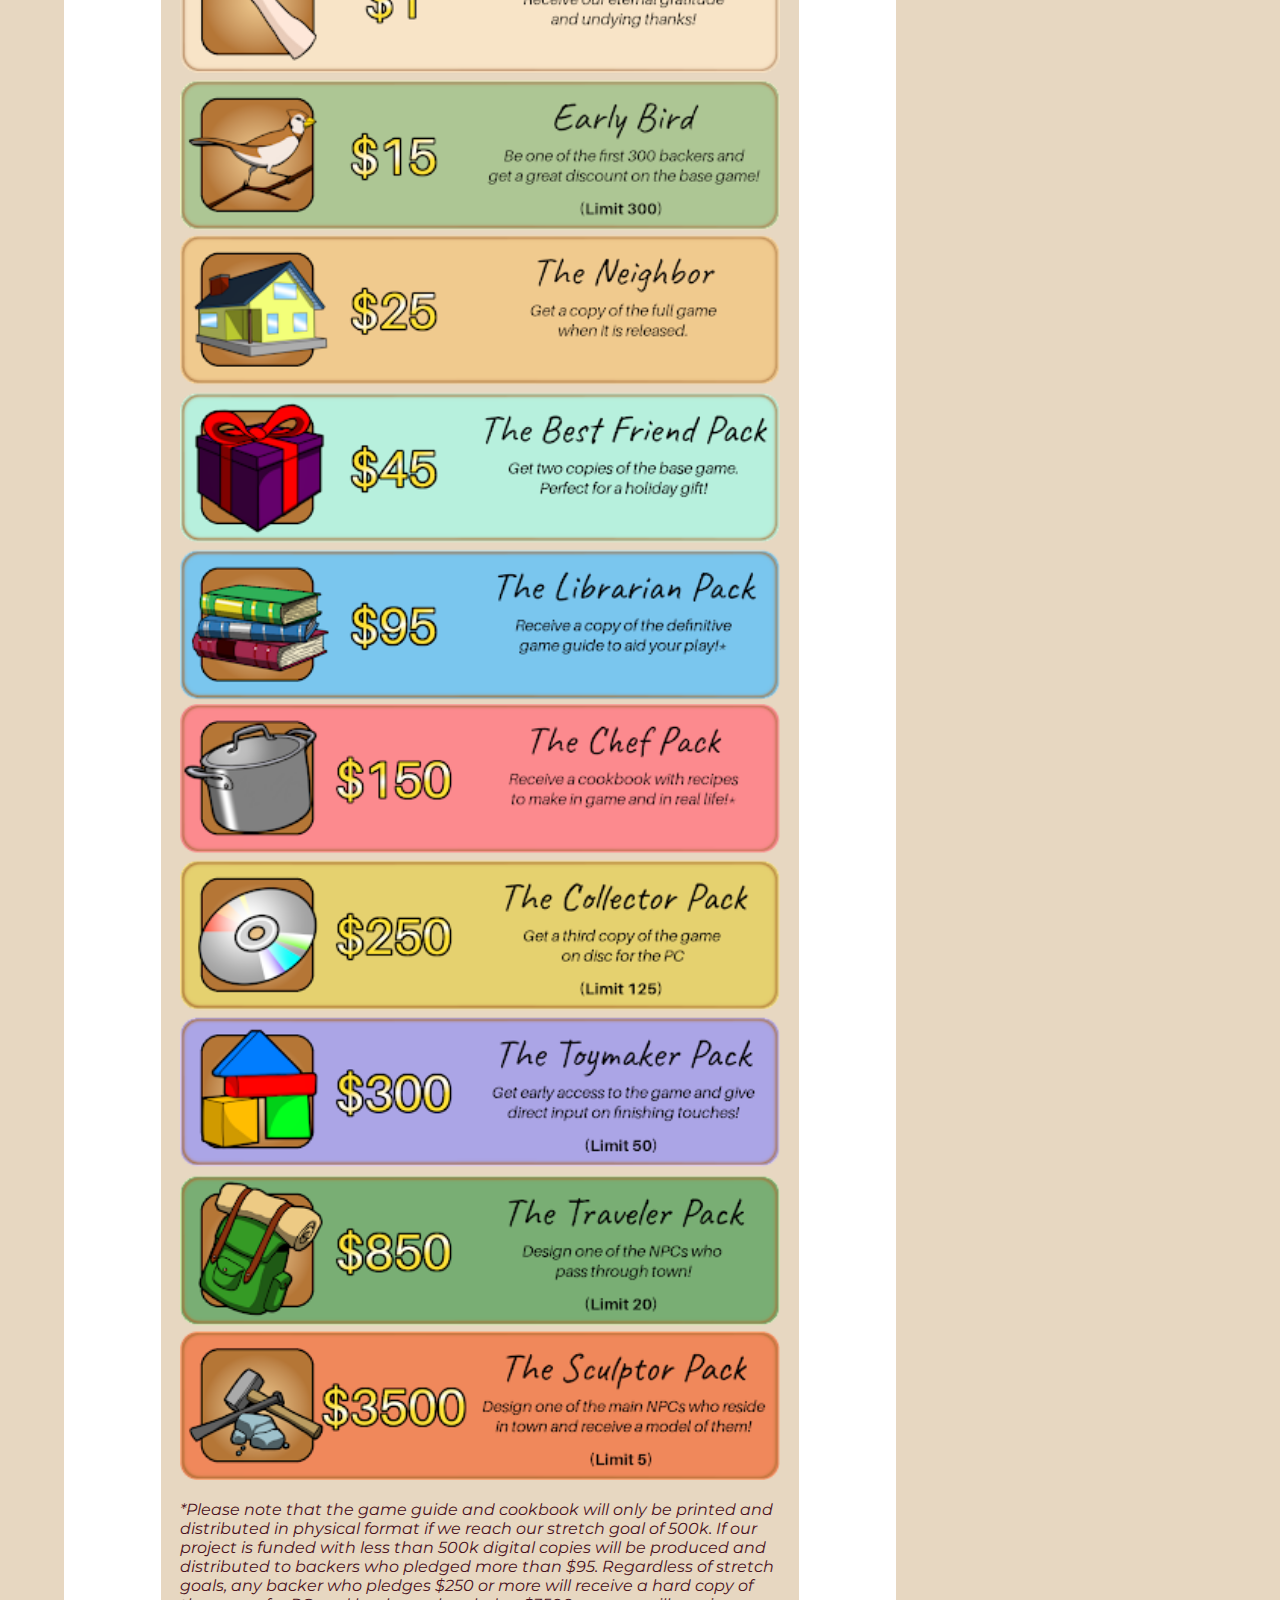
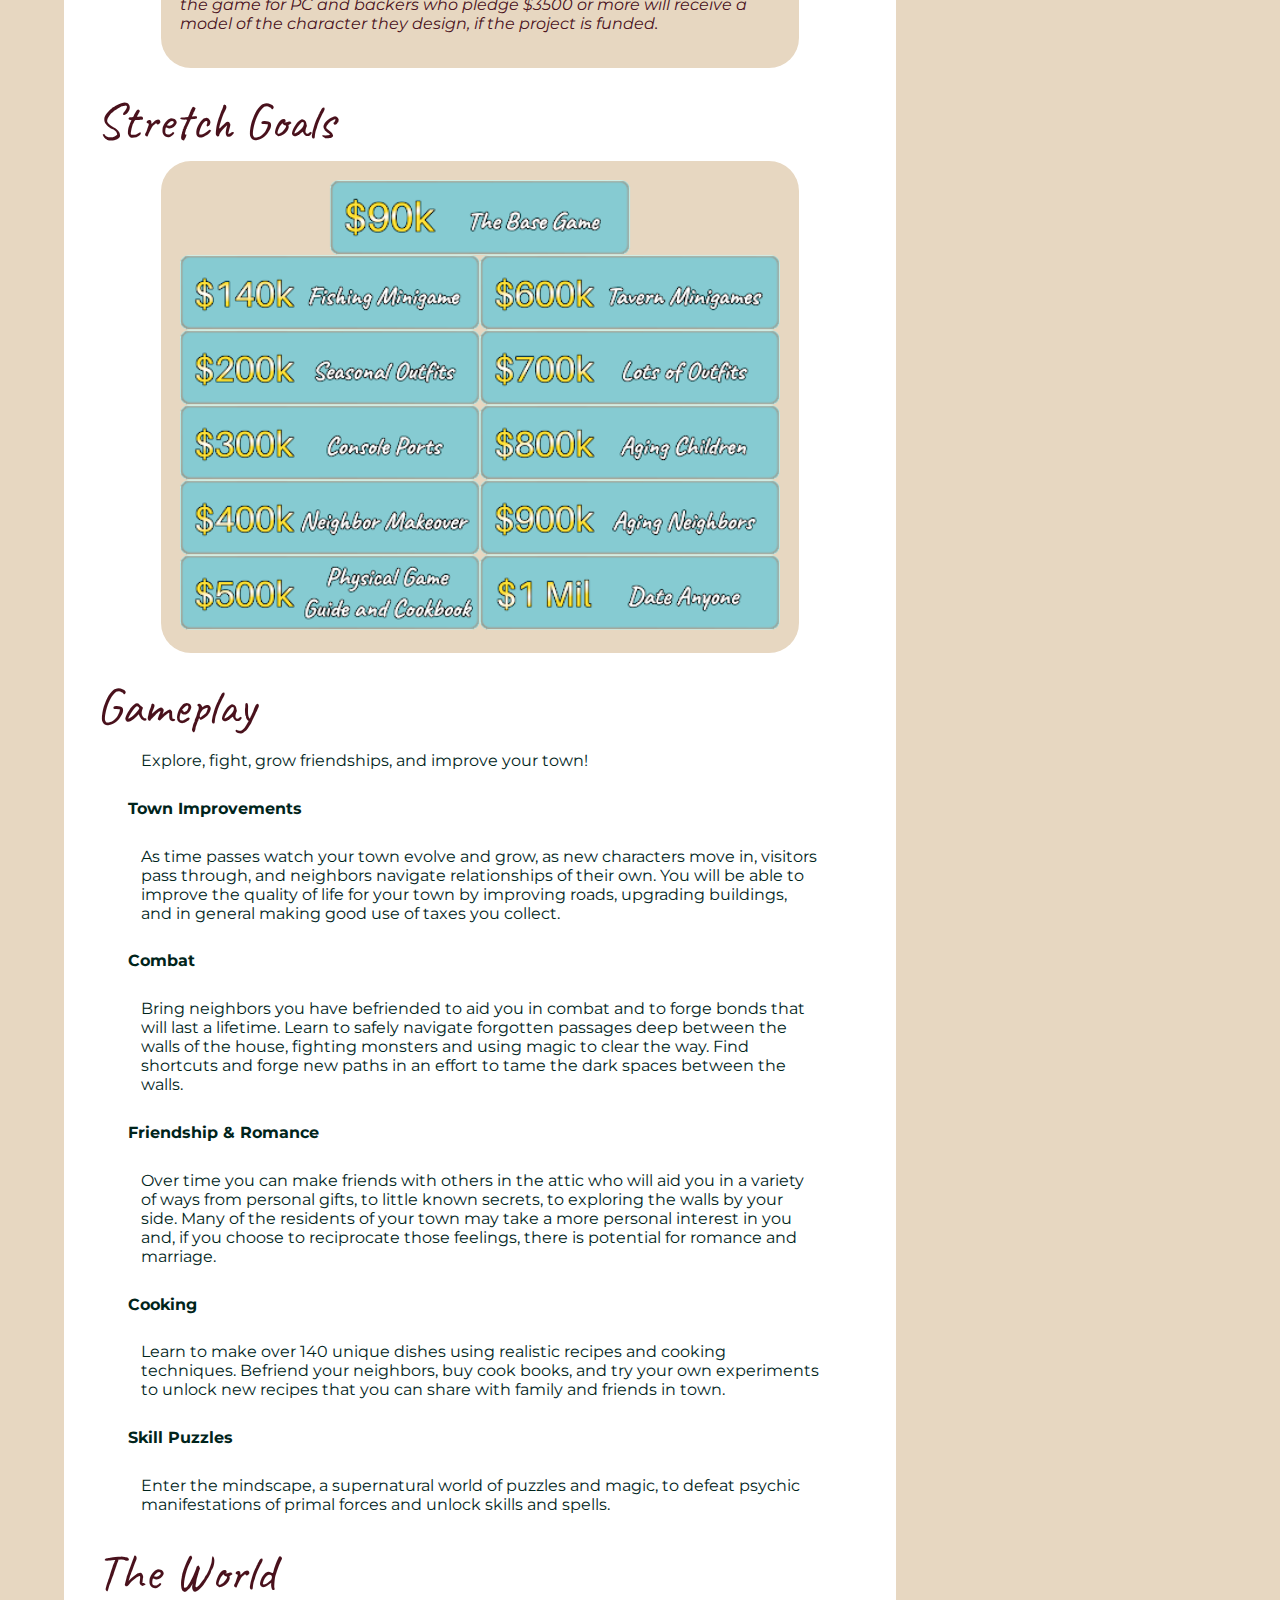
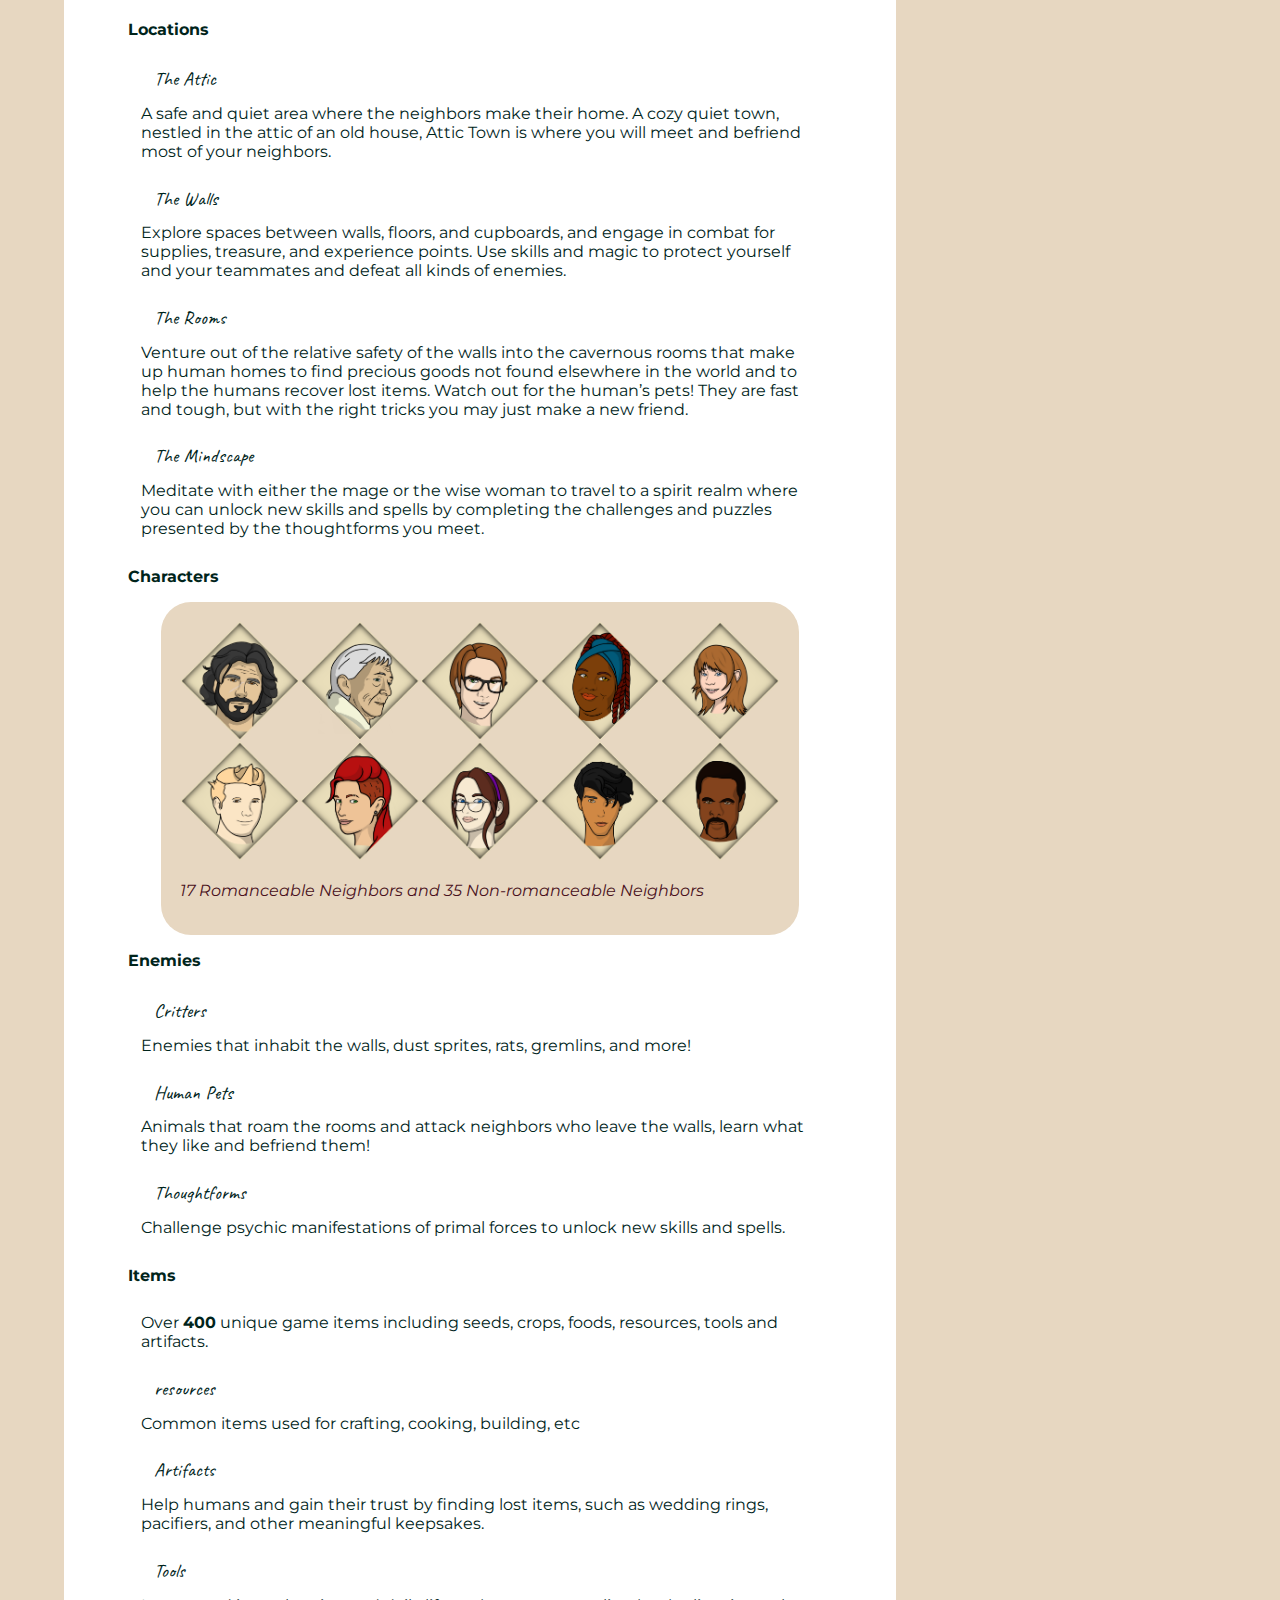
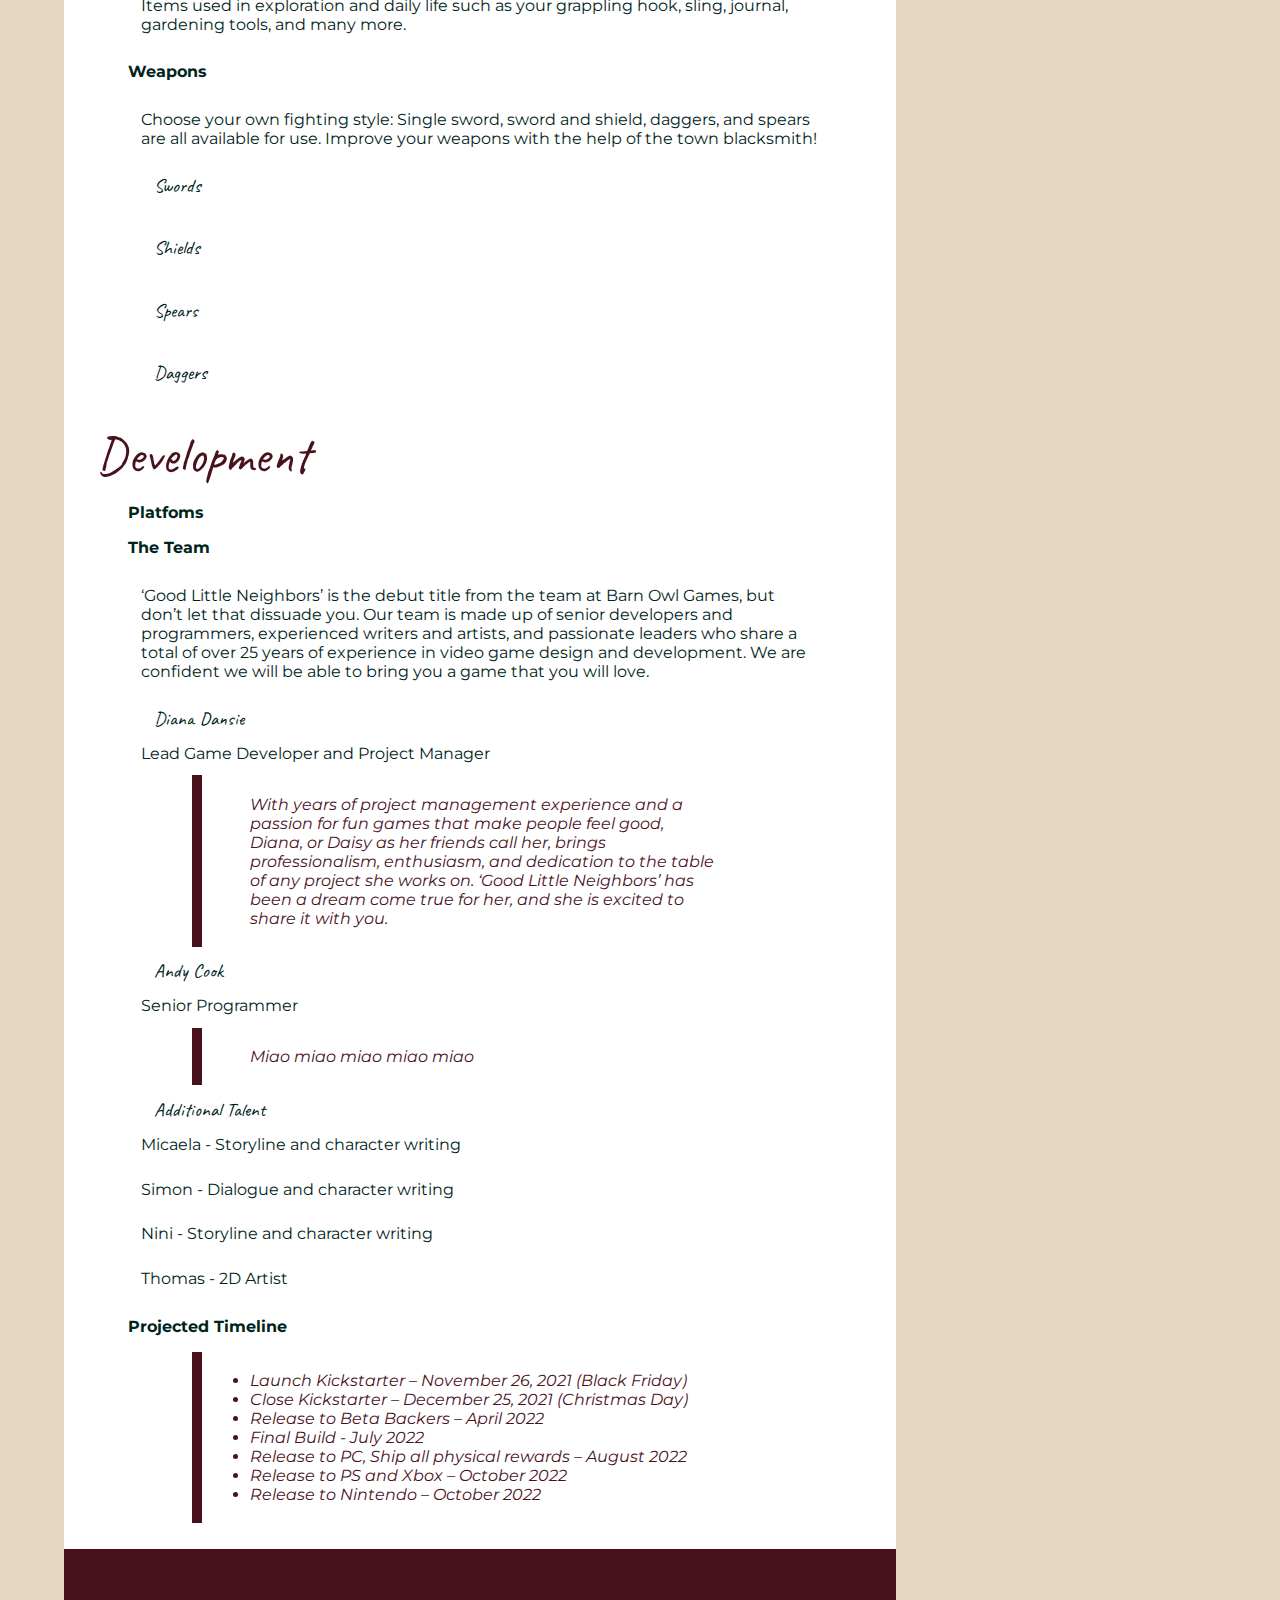
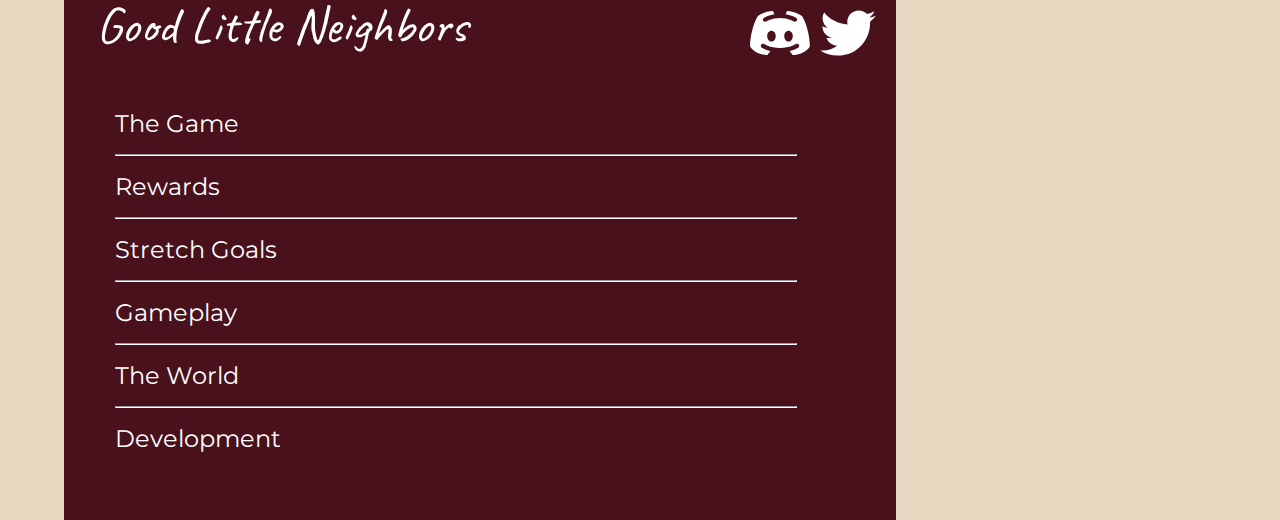
==== commit a908a971: "completed document" ====
--- a/index.html
+++ b/index.html
@@ -37,6 +37,8 @@
 							<a href="#gameplay" class="scrollLink"><li>Gameplay</li></a>
 							<hr>
 							<a href="#theworld" class="scrollLink"><li>The World</li></a>
+							<hr>
+							<a href="#development" class="scrollLink"><li>Development</li></a>
 						</ul>
 					</nav>
 				</menu>
@@ -85,13 +87,14 @@
 				<p>Enter the mindscape, a supernatural world of puzzles and magic, to defeat psychic manifestations of primal forces and unlock skills and spells.</p>
 				
 				<h3 id="theworld">The World</h3>
-				<h4>The Attic</h4>
+				<h4>Locations</h4>
+				<h5>The Attic</h5>
 				<p>A safe and quiet area where the neighbors make their home. A cozy quiet town, nestled in the attic of an old house, Attic Town is where you will meet and befriend most of your neighbors.</p>
-				<h4>The Walls</h4>
+				<h5>The Walls</h5>
 				<p>Explore spaces between walls, floors, and cupboards, and engage in combat for supplies, treasure, and experience points. Use skills and magic to protect yourself and your teammates and defeat all kinds of enemies.</p>
-				<h4>The Rooms</h4>
+				<h5>The Rooms</h5>
 				<p>Venture out of the relative safety of the walls into the cavernous rooms that make up human homes to find precious goods not found elsewhere in the world and to help the humans recover lost items. Watch out for the human’s pets! They are fast and tough, but with the right tricks you may just make a new friend.</p>
-				<h4>The Mindscape</h4>
+				<h5>The Mindscape</h5>
 				<p>Meditate with either the mage or the wise woman to travel to a spirit realm where you can unlock new skills and spells by completing the challenges and puzzles presented by the thoughtforms you meet.</p>
 
 				<h4>Characters</h4>
@@ -103,8 +106,69 @@
 						</figcaption>
 					</figure>
 				</div>
+
+				<h4>Enemies</h4>
+				<h5>Critters</h5>
+				<p>Enemies that inhabit the walls, dust sprites, rats, gremlins, and more!</p>
+				<h5>Human Pets</h5>
+				<p>Animals that roam the rooms and attack neighbors who leave the walls, learn what they like and befriend them!</p>
+				<h5>Thoughtforms</h5>
+				<p>Challenge psychic manifestations of primal forces to unlock new skills and spells.</p>
+
+				<h4>Items</h4>
+				<p>Over <b>400</b> unique game items including seeds, crops, foods, resources, tools and artifacts.</p>
+				<h5>resources</h5>
+				<p>Common items used for crafting, cooking, building, etc</p>
+				<h5>Artifacts</h5>
+				<p>Help humans and gain their trust by finding lost items, such as wedding rings, pacifiers, and other meaningful keepsakes. </p>
+				<h5>Tools</h5>
+				<p>Items used in exploration and daily life such as your grappling hook, sling, journal, gardening tools, and many more.</p>
+				
+				<h4>Weapons</h4>
+				<p>Choose your own fighting style: Single sword, sword and shield, daggers, and spears are all available for use. Improve your weapons with the help of the town blacksmith!</p>
+				<h5>Swords</h5>
+				<p></p>
+				<h5>Shields</h5>
+				<p></p>
+				<h5>Spears</h5>
+				<p></p>
+				<h5>Daggers</h5>
+				<p></p>
+
+				<h3 id="development">Development</h3>
+				<h4>Platfoms</h4>
+				<h4>The Team</h4>
+				<p>‘Good Little Neighbors’ is the debut title from the team at Barn Owl Games, but don’t let that dissuade you. Our team is made up of senior developers and programmers, experienced writers and artists, and passionate leaders who share a total of over 25 years of experience in video game design and development. We are confident we will be able to bring you a game that you will love. </p>
+				<h5>Diana Dansie</h5>
+				<p>Lead Game Developer and Project Manager</p>
+				<blockquote>
+					With years of project management experience and a passion for fun games that make people feel good, Diana, or Daisy as her friends call her, brings professionalism, enthusiasm, and dedication to the table of any project she works on. ‘Good Little Neighbors’ has been a dream come true for her, and she is excited to share it with you.
+				</blockquote>
+				<h5>Andy Cook</h5>
+				<p>Senior Programmer</p>
+				<blockquote>
+					Miao miao miao miao miao
+				</blockquote>
+				<h5>Additional Talent</h5>
+				<p>Micaela - Storyline and character writing</p>
+				<p>Simon - Dialogue and character writing</p>
+				<p>Nini - Storyline and character writing</p>
+				<p>Thomas - 2D Artist</p>
+
+				<h4>Projected Timeline</h4>
+				<blockquote>
+					<li>Launch Kickstarter – November 26, 2021 (Black Friday)</li>
+					<li>Close Kickstarter – December 25, 2021 (Christmas Day)</li>
+					<li>Release to Beta Backers – April 2022</li>
+					<li>Final Build - July 2022</li>
+					<li>Release to PC, Ship all physical rewards – August 2022</li>
+					<li>Release to PS and Xbox – October 2022</li>
+					<li>Release to Nintendo – October 2022</li>
+				</blockquote>
+
 				<p></p>
 			</main>
+
 			<footer>
 				<h3>Good Little Neighbors</h3>
 				<div class="social">
@@ -122,6 +186,8 @@
 						<a href="#gameplay" class="scrollLink"><li>Gameplay</li></a>
 						<hr>
 						<a href="#theworld" class="scrollLink"><li>The World</li></a>
+						<hr>
+						<a href="#development" class="scrollLink"><li>Development</li></a>
 					</ul>
 				</nav>
 			</footer>
--- a/style.css
+++ b/style.css
@@ -56,13 +56,11 @@
 	color: #49111c;
 	border-left: 10px solid #49111c;
 	margin: 0 10vw;
-	padding: 1.5vw;
-	padding-left: 2vw;
+	padding: 1.5vw 3em;
 	font-style: italic;
 	font-family: 'Montserrat', sans-serif;
 	/*background-color: #e7d7c1;*/
 }
-
 i {
 	color: white;
 	margin-left: 3vw;
@@ -91,7 +89,7 @@
 	text-decoration: underline dotted #e7d7c1;
 }
 
-li {
+ul li {
 	color: white;
 	font-family: 'Montserrat', sans-serif;
 	font-size: 1.5em;
@@ -161,8 +159,17 @@
 h4 {
 	color: #00241b;
 	font-family: 'Montserrat', sans-serif;
-	margin-left: 4vw;
+	margin: 1em 4vw;
 	padding-left: 1vw;
+}
+
+h5 {
+	color: #00241b;
+	font-family: 'Caveat', cursive;
+	font-size: 1.2em;
+	font-weight: 400;
+	margin-left: 4em;
+	padding: 1vw 0 0 1vw;
 }
 
 header .social {
